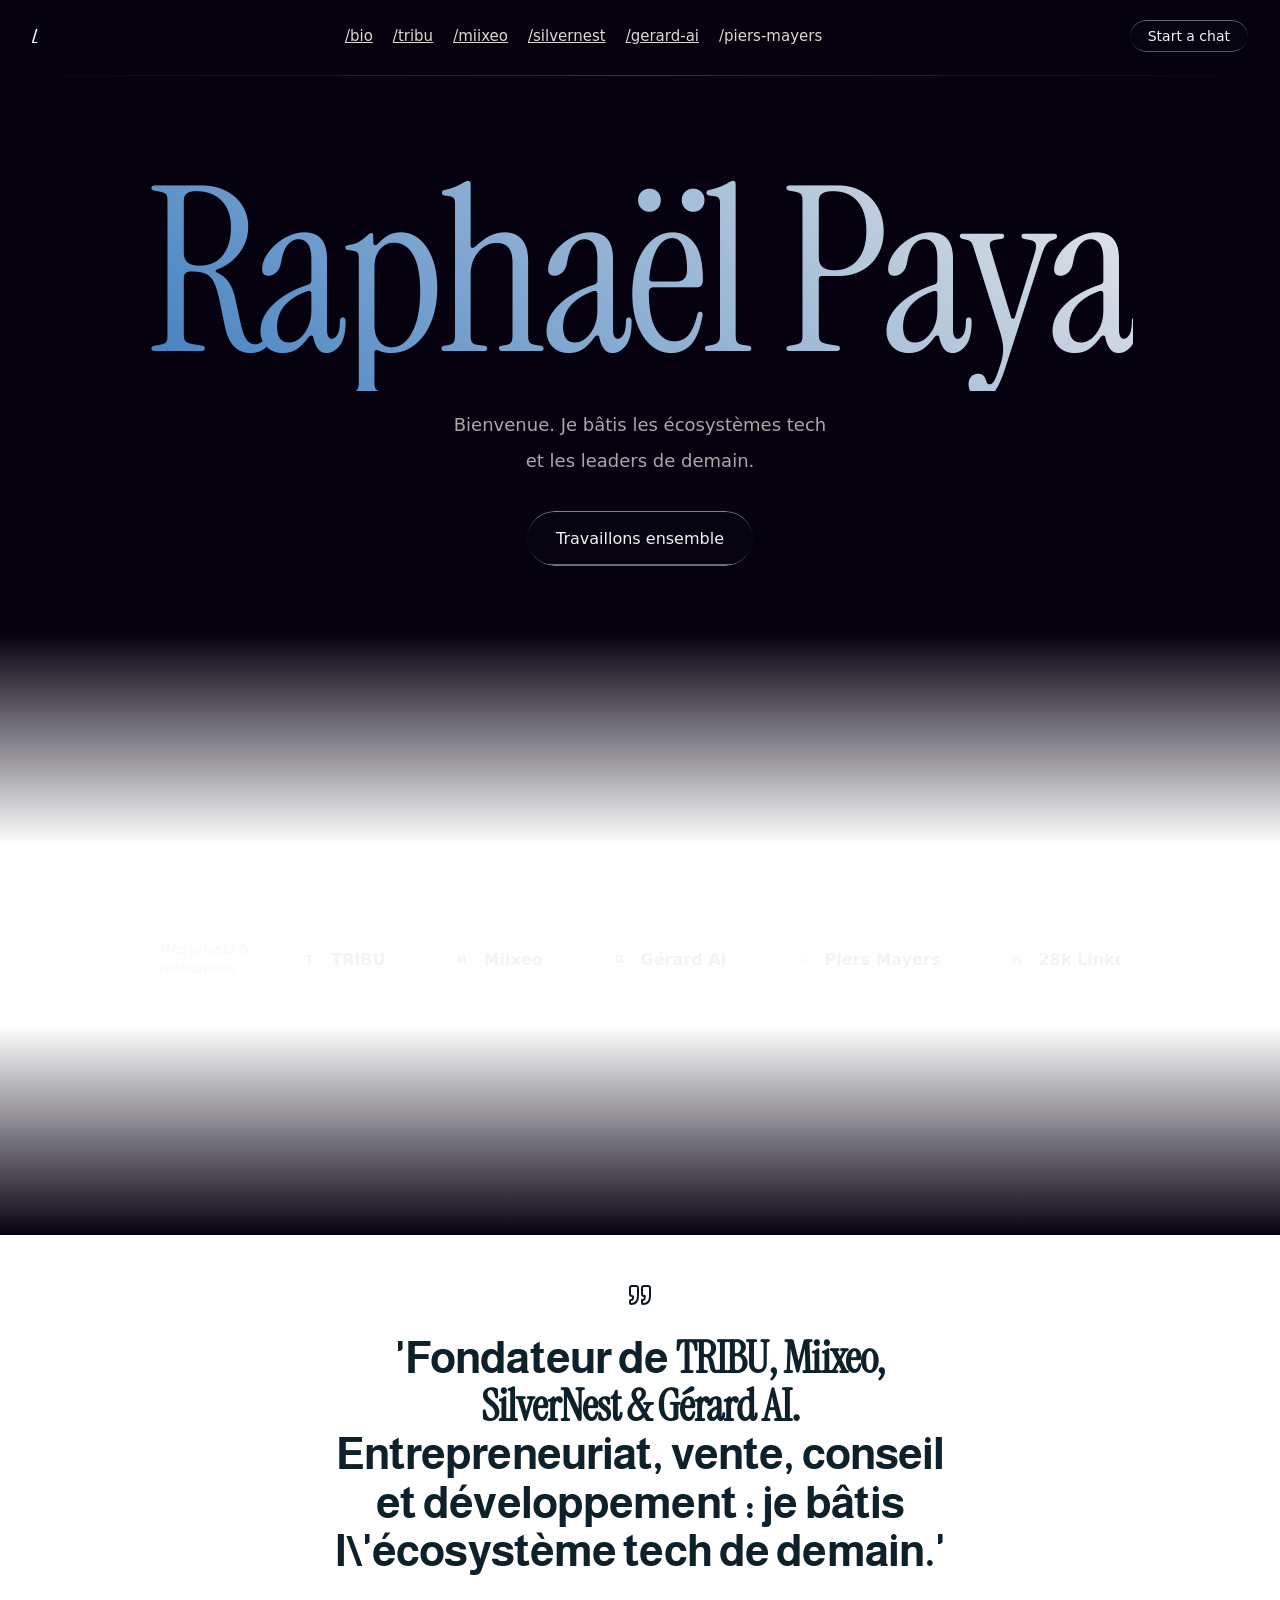
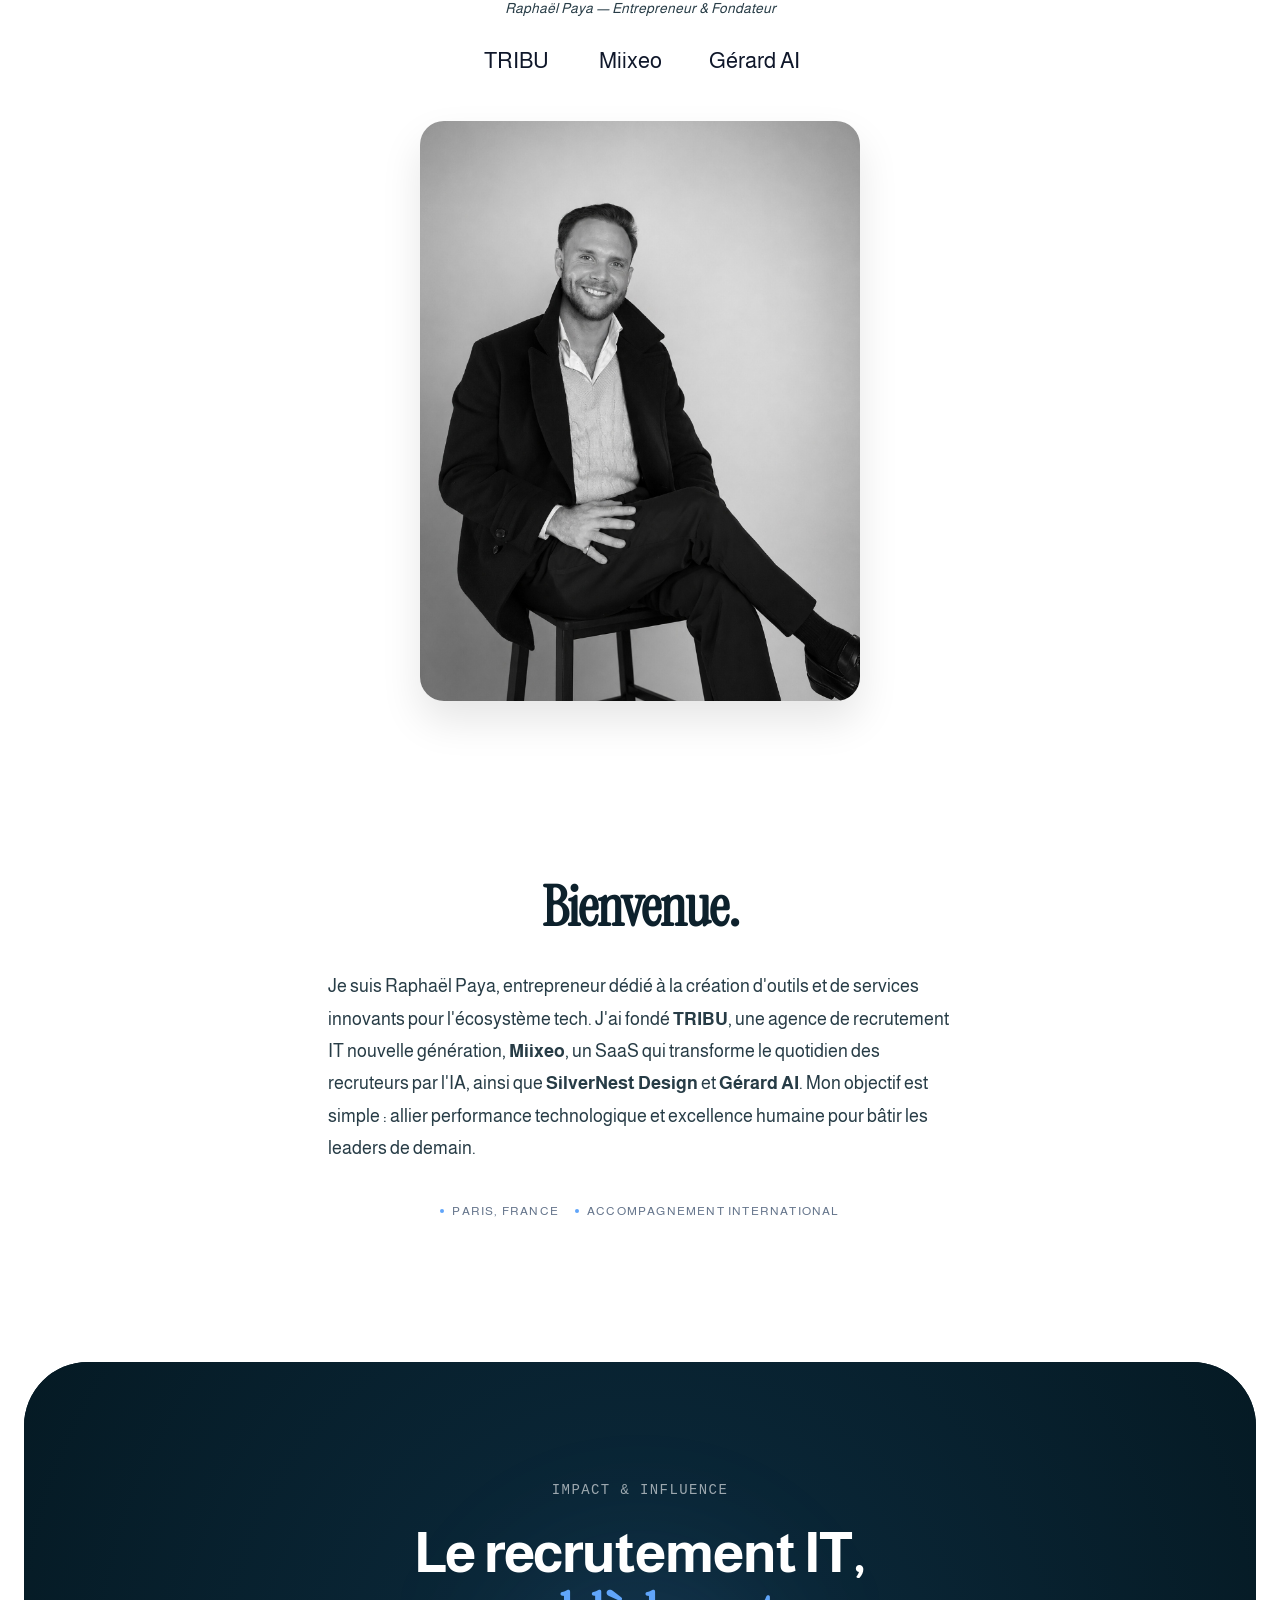
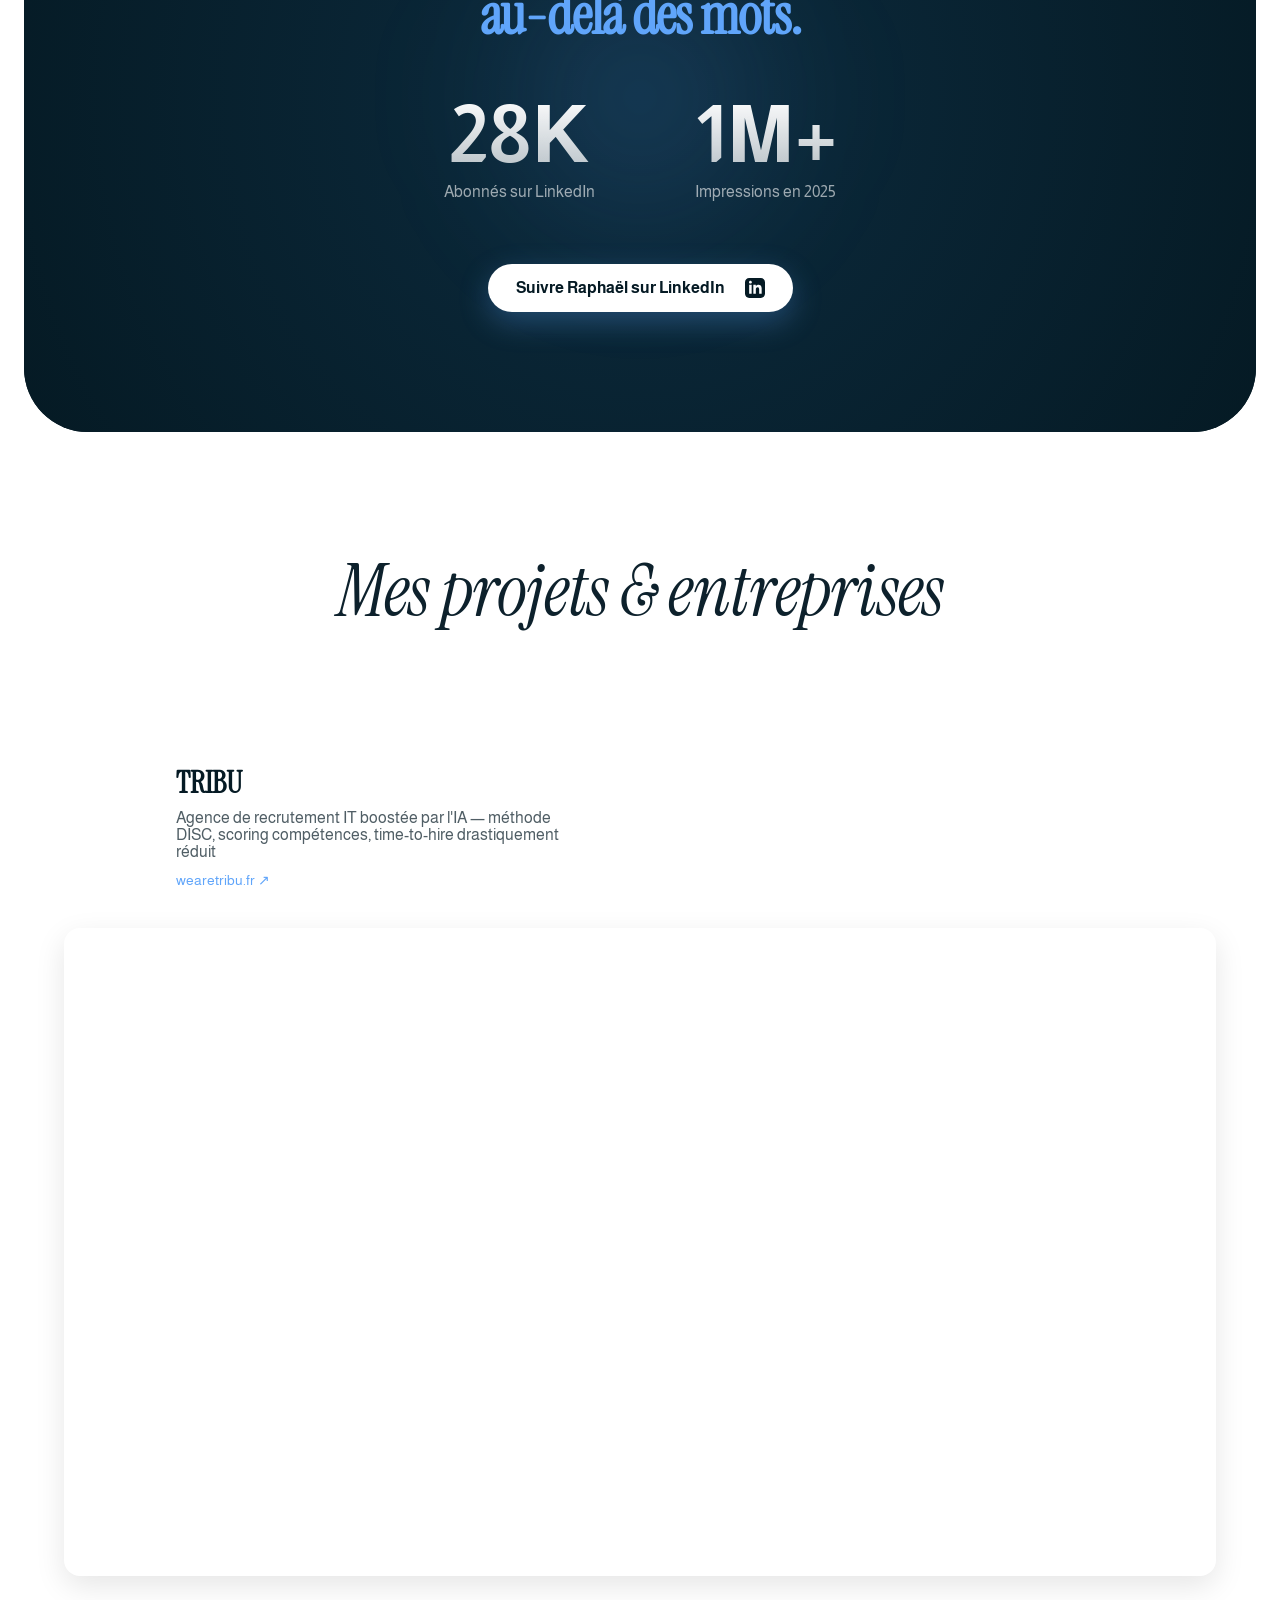
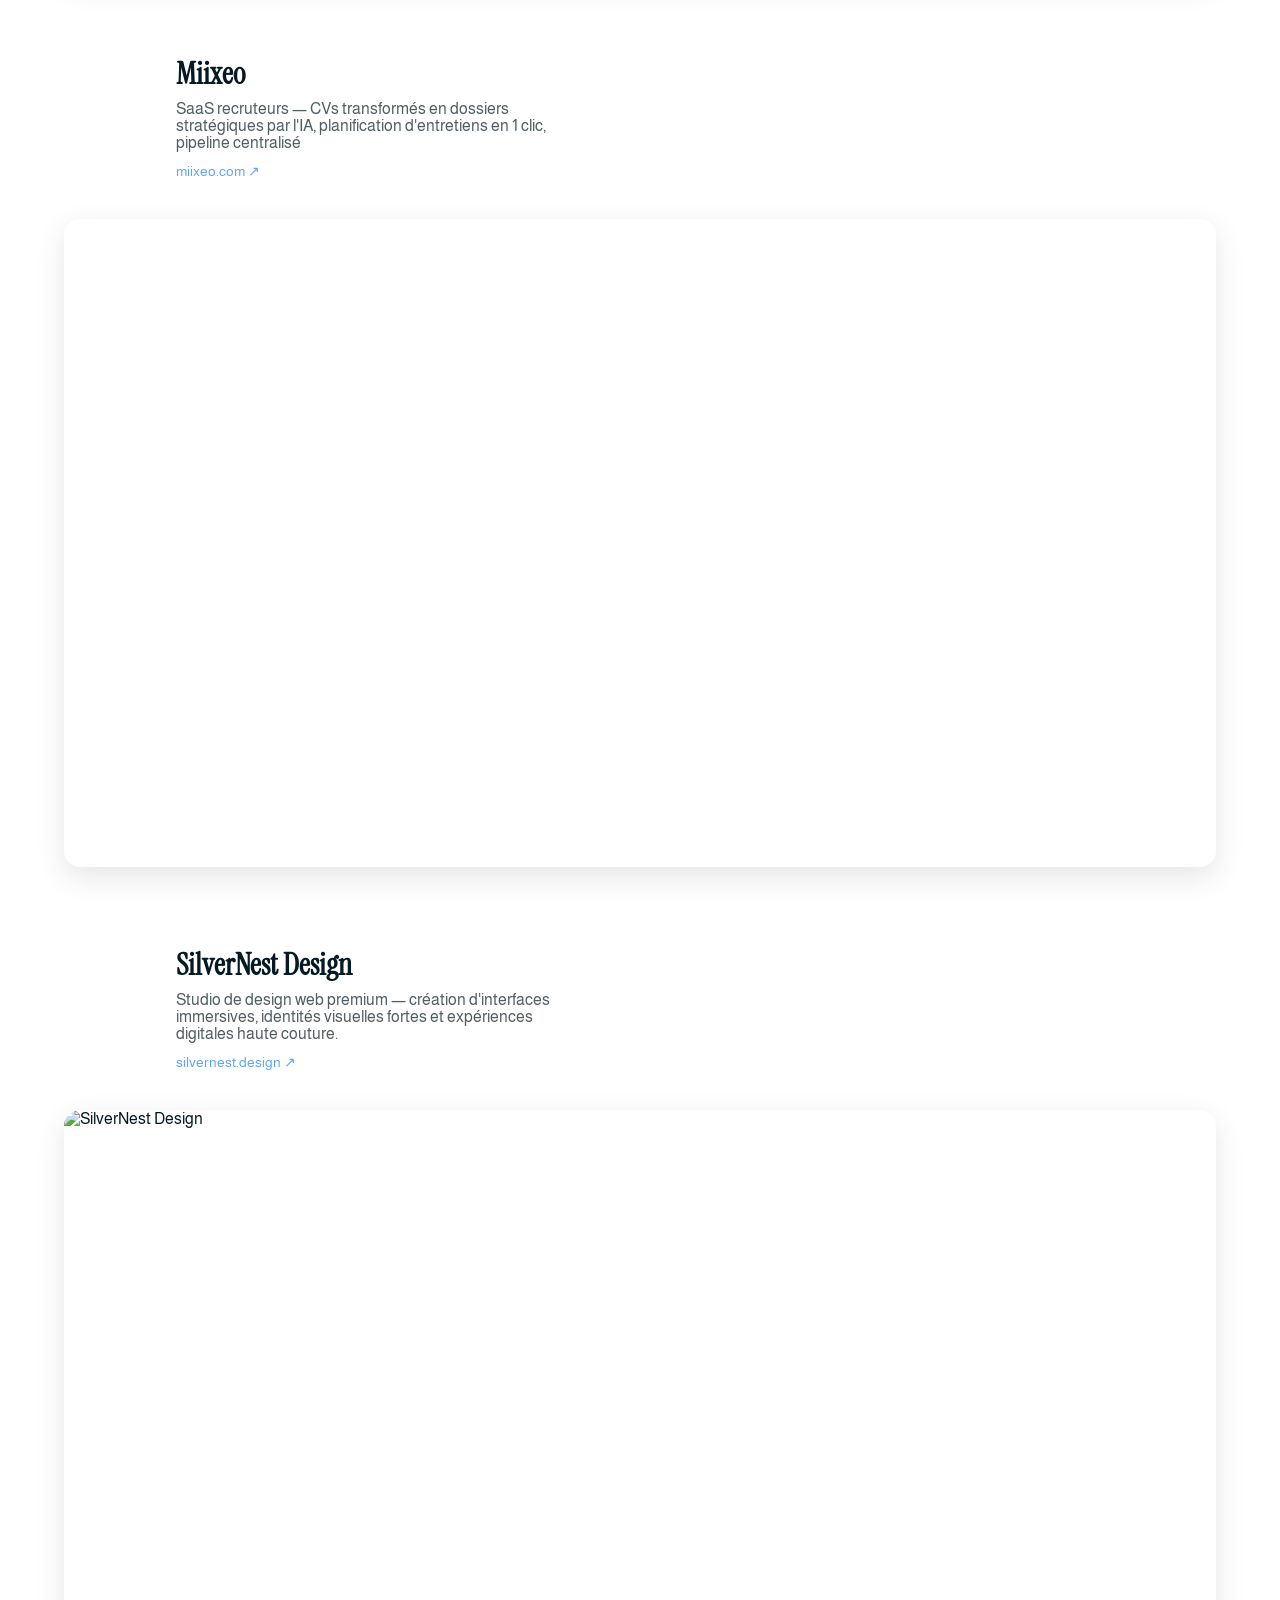
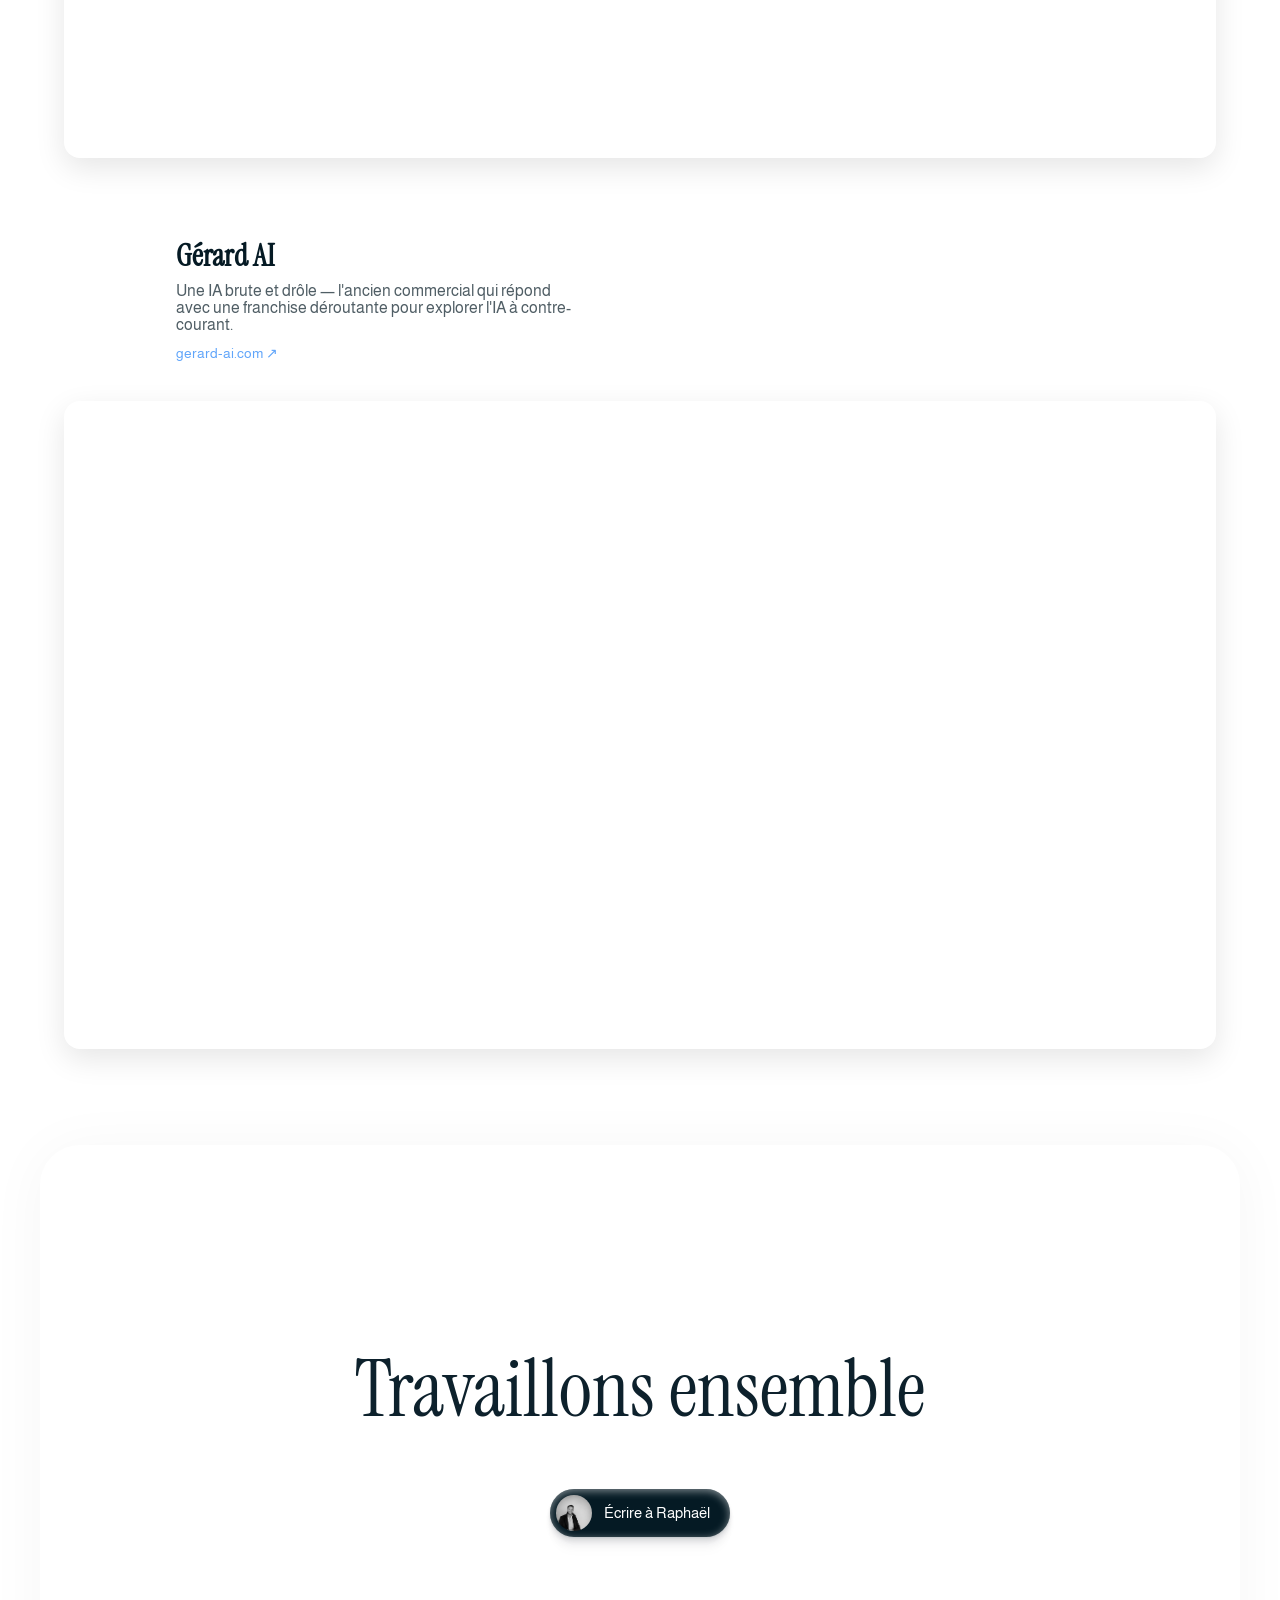
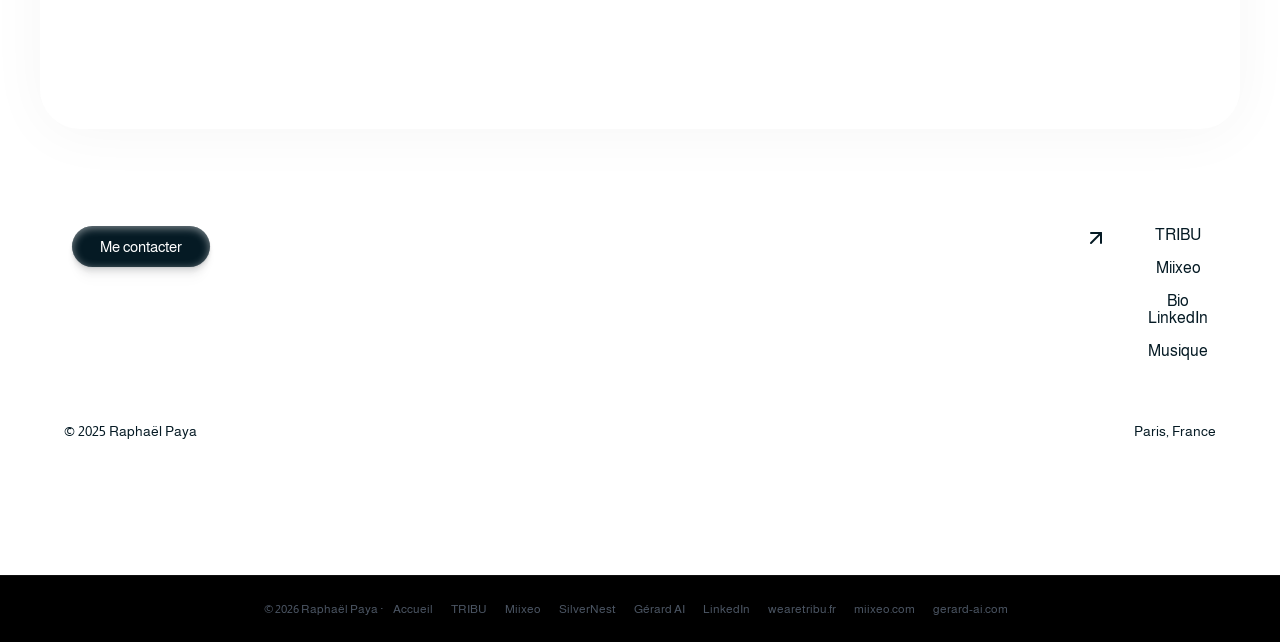
==== index.html @ 820eefc1 "fix: convert buttons to a tags and remove navigation blockers" ====
<!DOCTYPE html>
<html lang="fr">
<head>
  <meta charset="UTF-8" />
  <meta name="viewport" content="width=device-width, initial-scale=1.0" />
  <title>Raphaël Paya — Entrepreneur, Recrutement IT & SaaS RH</title>
  <meta name="description" content="Raphaël Paya, entrepreneur français. Fondateur de TRIBU (agence de recrutement IT boostée par l'IA) et Miixeo (SaaS recruteurs, dossiers candidats stratégiques). 28 000 abonnés LinkedIn. Musicien Piers Mayers." />
  <meta name="keywords" content="Raphaël Paya, Raphael Paya, TRIBU recrutement IT, Miixeo SaaS recruteurs, agence recrutement tech, logiciel recrutement, ATS, dossier candidat, soft skills DISC, matching candidat entreprise, recrutement IA, entrepreneur, Piers Mayers, LinkedIn" />
  <meta name="author" content="Raphaël Paya" />
  <link rel="canonical" href="https://raphaelpaya.com/" />
  <meta property="og:type" content="profile" />
  <meta property="og:title" content="Raphaël Paya — Entrepreneur, Recrutement IT & SaaS RH" />
  <meta property="og:description" content="Fondateur de TRIBU (recrutement IT + IA) et Miixeo (SaaS recruteurs). 28k LinkedIn. Musicien Piers Mayers." />
  <meta property="og:url" content="https://raphaelpaya.com/" />

  <script type="application/ld+json">
  {"@context":"https://schema.org","@type":"Person","name":"Raphaël Paya","alternateName":"Raphael Paya","url":"https://raphaelpaya.com","sameAs":["https://www.linkedin.com/in/raphael-paya","https://wearetribu.fr","https://miixeo.com"],"jobTitle":"Entrepreneur & Fondateur","worksFor":[{"@type":"Organization","name":"TRIBU","url":"https://wearetribu.fr","description":"Agence de recrutement IT boostée par l'IA. Méthode DISC, matching candidat-entreprise tech."},{"@type":"Organization","name":"Miixeo","url":"https://miixeo.com","description":"SaaS pour recruteurs. CVs → dossiers candidats stratégiques. Planification d'entretiens en 1 clic."}],"knowsAbout":["Recrutement IT","SaaS RH","IA RH","Soft skills","Méthode DISC","ATS","Entrepreneuriat","Tech","Musique"]}
  </script>

  <link rel="preconnect" href="https://fonts.googleapis.com">
  <link rel="preconnect" href="https://fonts.gstatic.com" crossorigin>
  <link href="https://fonts.googleapis.com/css2?family=Almarai:wght@300;400;700;800&family=Instrument+Serif:ital@1&display=swap" rel="stylesheet">

  <style>
    /* ==========================================================================
       DARK HERO REDESIGN — "Grow" hero section
       ========================================================================== */

    /* CSS vars for the dark hero */
    :root {
      --dh-bg: hsl(260, 87%, 3%);
      --dh-fg: hsl(40, 6%, 95%);
      --dh-primary: hsl(262, 83%, 58%);
      --dh-muted-fg: hsl(240, 5%, 65%);
      --dh-hero-sub: hsl(40, 6%, 82%);
      --dh-border: hsl(240, 4%, 20%);
      --dh-card: hsl(240, 6%, 9%);
    }

    /* Liquid Glass */
    .dh-glass {
      background: rgba(255,255,255,0.01);
      background-blend-mode: luminosity;
      backdrop-filter: blur(4px);
      -webkit-backdrop-filter: blur(4px);
      border: none;
      box-shadow: inset 0 1px 1px rgba(255,255,255,0.1);
      position: relative;
      overflow: hidden;
    }
    .dh-glass::before {
      content: '';
      position: absolute;
      inset: 0;
      border-radius: inherit;
      padding: 1.4px;
      background: linear-gradient(180deg,
        rgba(255,255,255,0.45) 0%,
        rgba(255,255,255,0.15) 20%,
        rgba(255,255,255,0) 40%,
        rgba(255,255,255,0) 60%,
        rgba(255,255,255,0.15) 80%,
        rgba(255,255,255,0.45) 100%);
      -webkit-mask: linear-gradient(#fff 0 0) content-box, linear-gradient(#fff 0 0);
      -webkit-mask-composite: xor;
      mask-composite: exclude;
      pointer-events: none;
    }

    /* Dark Hero full wrapper */
    .dh-section {
      background: var(--dh-bg);
      position: relative;
      overflow: hidden;
      width: 100%;
    }

    /* Dark Navbar */
    .dh-nav {
      width: 100%;
      display: flex;
      align-items: center;
      justify-content: space-between;
      padding: 20px 32px;
      position: relative;
      z-index: 10;
      pointer-events: auto;
    }
    .dh-nav * { pointer-events: auto; }
    .dh-nav-logo {
      font-size: 22px;
      font-weight: 700;
      color: var(--dh-fg);
      letter-spacing: -0.04em;
      font-family: 'Instrument Serif', serif;
      text-decoration: none;
    }
    .dh-nav-links {
      display: flex;
      align-items: center;
      gap: 24px;
    }
    .dh-nav-link {
      background: none;
      border: none;
      cursor: pointer;
      color: rgba(242,241,232,0.9);
      font-size: 15px;
      font-weight: 400;
      display: flex;
      align-items: center;
      gap: 4px;
      padding: 4px 0;
      font-family: 'PP Neue Montreal', system-ui, sans-serif;
      transition: color 0.2s;
    }
    .dh-nav-link:hover { color: rgba(242,241,232,1); }
    .dh-nav-link svg { width: 14px; height: 14px; opacity: 0.7; }
    .dh-nav-chev { display: inline; }
    .dh-nav-signup {
      background: rgba(255,255,255,0.01);
      backdrop-filter: blur(4px);
      -webkit-backdrop-filter: blur(4px);
      border: none;
      color: var(--dh-fg);
      border-radius: 999px;
      padding: 8px 18px;
      font-size: 14px;
      font-weight: 400;
      cursor: pointer;
      box-shadow: inset 0 1px 1px rgba(255,255,255,0.12);
      position: relative;
      overflow: hidden;
      transition: background 0.2s;
      text-decoration: none;
      display: inline-block;
      font-family: 'PP Neue Montreal', system-ui, sans-serif;
    }
    .dh-nav-signup::before {
      content: '';
      position: absolute;
      inset: 0;
      border-radius: inherit;
      padding: 1px;
      background: linear-gradient(180deg,
        rgba(255,255,255,0.35) 0%, rgba(255,255,255,0.1) 30%,
        rgba(255,255,255,0) 60%, rgba(255,255,255,0.1) 80%, rgba(255,255,255,0.35) 100%);
      -webkit-mask: linear-gradient(#fff 0 0) content-box, linear-gradient(#fff 0 0);
      -webkit-mask-composite: xor;
      mask-composite: exclude;
      pointer-events: none;
    }
    .dh-nav-signup:hover { background: rgba(255,255,255,0.05); }

    /* Navbar gradient divider */
    .dh-nav-divider {
      width: 100%;
      height: 1px;
      background: linear-gradient(to right, transparent, rgba(242,241,232,0.2), transparent);
      margin-top: 3px;
    }

    /* Hero content area */
    .dh-hero-body {
      display: flex;
      flex-direction: column;
      align-items: center;
      padding: 80px 16px 0;
      text-align: center;
      position: relative;
      z-index: 5;
    }

    /* Giant "Grow" headline */
    .dh-headline {
      font-size: clamp(90px, 18vw, 230px);
      font-weight: 400;
      line-height: 1.02;
      letter-spacing: -0.024em;
      font-family: 'Instrument Serif', 'Georgia', serif;
      background-image: linear-gradient(223deg, #E8E8E9 0%, #3A7BBF 104.15%);
      -webkit-background-clip: text;
      -webkit-text-fill-color: transparent;
      background-clip: text;
      color: transparent;
      margin-bottom: 0;
    }

    /* Hero sub text */
    .dh-hero-sub {
      color: var(--dh-hero-sub);
      font-size: 18px;
      line-height: 2;
      max-width: 420px;
      margin-top: 16px;
      opacity: 0.8;
      font-weight: 400;
      text-align: center;
      font-family: 'PP Neue Montreal', system-ui, sans-serif;
    }

    /* Hero CTA glass button */
    .dh-cta-wrap {
      margin-top: 32px;
      margin-bottom: 66px;
    }
    .dh-cta-btn {
      background: rgba(255,255,255,0.01);
      backdrop-filter: blur(4px);
      -webkit-backdrop-filter: blur(4px);
      border: none;
      color: var(--dh-fg);
      border-radius: 999px;
      padding: 18px 29px;
      font-size: 16px;
      font-weight: 400;
      cursor: pointer;
      box-shadow: inset 0 1px 1px rgba(255,255,255,0.12);
      position: relative;
      overflow: hidden;
      transition: background 0.2s;
      text-decoration: none;
      display: inline-block;
      font-family: 'PP Neue Montreal', system-ui, sans-serif;
    }
    .dh-cta-btn::before {
      content: '';
      position: absolute;
      inset: 0;
      border-radius: inherit;
      padding: 1.4px;
      background: linear-gradient(180deg,
        rgba(255,255,255,0.45) 0%, rgba(255,255,255,0.15) 20%,
        rgba(255,255,255,0) 40%, rgba(255,255,255,0) 60%,
        rgba(255,255,255,0.15) 80%, rgba(255,255,255,0.45) 100%);
      -webkit-mask: linear-gradient(#fff 0 0) content-box, linear-gradient(#fff 0 0);
      -webkit-mask-composite: xor;
      mask-composite: exclude;
      pointer-events: none;
    }
    .dh-cta-btn:hover { background: rgba(255,255,255,0.06); }

    /* Social Proof / Video section */
    .dh-video-sec {
      position: relative;
      width: 100%;
      overflow: hidden;
      min-height: 600px;
    }
    .dh-video-bg {
      position: absolute;
      inset: 0;
      width: 100%;
      height: 100%;
      object-fit: cover;
      opacity: 0;
      z-index: 0;
    }
    .dh-video-grad-top {
      position: absolute;
      inset: 0;
      z-index: 1;
      background: linear-gradient(to bottom, var(--dh-bg), transparent 35%, transparent 65%, var(--dh-bg));
      pointer-events: none;
    }
    .dh-video-content {
      position: relative;
      z-index: 2;
      display: flex;
      flex-direction: column;
      align-items: center;
      padding: 64px 16px 96px;
      gap: 80px;
    }
    .dh-video-spacer { height: 160px; }

    /* Marquee (logos section) */
    .dh-marquee-row {
      display: flex;
      align-items: center;
      gap: 48px;
      max-width: 960px;
      width: 100%;
      overflow: hidden;
    }
    .dh-marquee-label {
      color: rgba(242,241,232,0.5);
      font-size: 13px;
      line-height: 1.6;
      white-space: nowrap;
      flex-shrink: 0;
      font-family: 'PP Neue Montreal', system-ui, sans-serif;
    }
    .dh-marquee-overflow {
      overflow: hidden;
      flex: 1;
    }
    @keyframes dh-marquee {
      0% { transform: translateX(0%); }
      100% { transform: translateX(-50%); }
    }
    .dh-marquee-track2 {
      display: flex;
      gap: 64px;
      align-items: center;
      animation: dh-marquee 20s linear infinite;
      width: max-content;
    }
    .dh-logo-item {
      display: flex;
      align-items: center;
      gap: 10px;
      white-space: nowrap;
    }
    .dh-logo-sq {
      width: 24px;
      height: 24px;
      border-radius: 6px;
      display: flex;
      align-items: center;
      justify-content: center;
      font-size: 11px;
      font-weight: 700;
      color: var(--dh-fg);
      flex-shrink: 0;
      background: rgba(255,255,255,0.01);
      backdrop-filter: blur(4px);
      -webkit-backdrop-filter: blur(4px);
      box-shadow: inset 0 1px 1px rgba(255,255,255,0.12);
      position: relative;
      overflow: hidden;
    }
    .dh-logo-sq::before {
      content: '';
      position: absolute;
      inset: 0;
      border-radius: inherit;
      padding: 1px;
      background: linear-gradient(180deg,
        rgba(255,255,255,0.35) 0%, rgba(255,255,255,0) 50%, rgba(255,255,255,0.35) 100%);
      -webkit-mask: linear-gradient(#fff 0 0) content-box, linear-gradient(#fff 0 0);
      -webkit-mask-composite: xor;
      mask-composite: exclude;
      pointer-events: none;
    }
    .dh-logo-name {
      font-size: 16px;
      font-weight: 600;
      color: var(--dh-fg);
      font-family: 'PP Neue Montreal', system-ui, sans-serif;
    }

    @media (max-width: 768px) {
      .dh-nav-links { display: none; }
      .dh-nav { padding: 16px 20px; }
      .dh-headline { font-size: clamp(72px, 22vw, 140px); }
    }

    /* =============================================
       RESET & GLOBAL
    ============================================= */
    *, *::before, *::after {
      font-family: 'Almarai', -apple-system, BlinkMacSystemFont, 'Segoe UI', sans-serif;
      box-sizing: border-box; margin: 0; padding: 0;
    }
    :root {
      --cream: #DEDBC8;
      --cream-alt: #E1E0CC;
      --bg: #000;
      --card: #101010;
      --feature: #212121;
      --tribu: #e8472a;
      --miixeo: #6c3fc5;
      --gray: #6b7280;
      --ease: cubic-bezier(0.16, 1, 0.3, 1);
      --ease2: cubic-bezier(0.22, 1, 0.36, 1);
    }
    html { scroll-behavior: smooth; }
    body {
      background: var(--bg);
      color: var(--cream-alt);
      -webkit-font-smoothing: antialiased;
      overflow-x: hidden;
    }

    /* =============================================
       NOISE TEXTURES
    ============================================= */
    .noise-overlay {
      position: absolute; inset: 0; pointer-events: none; z-index: 3;
      opacity: 0.7; mix-blend-mode: overlay;
      background-image: url("data:image/svg+xml,%3Csvg xmlns='http://www.w3.org/2000/svg' width='300' height='300'%3E%3Cfilter id='n'%3E%3CfeTurbulence type='fractalNoise' baseFrequency='0.85' numOctaves='3' stitchTiles='stitch'/%3E%3C/filter%3E%3Crect width='300' height='300' filter='url(%23n)'/%3E%3C/svg%3E");
      background-size: 300px 300px;
    }
    .bg-noise {
      position: absolute; inset: 0; pointer-events: none; z-index: 0; opacity: 0.15;
      background-image: url("data:image/svg+xml,%3Csvg xmlns='http://www.w3.org/2000/svg' width='200' height='200'%3E%3Cfilter id='n'%3E%3CfeTurbulence type='fractalNoise' baseFrequency='0.9' numOctaves='4' stitchTiles='stitch'/%3E%3C/filter%3E%3Crect width='200' height='200' filter='url(%23n)'/%3E%3C/svg%3E");
      background-size: 200px 200px;
    }

    /* =============================================
       NAVBAR — pill hanging from top
    ============================================= */
    nav {
      position: fixed; top: 0; left: 0; right: 0; z-index: 100;
      display: flex; justify-content: center; pointer-events: none;
    }
    /* Hide the pill nav on the home page (home has its own in-hero nav) */
    #page-home.active ~ nav,
    body:has(#page-home.active) > nav {
      display: none;
    }
    .nav-pill {
      pointer-events: all;
      background: #000;
      border-radius: 0 0 22px 22px;
      padding: 10px 32px;
      display: flex; align-items: center; gap: 40px;
    }
    .nav-pill a {
      background: none; border: none; cursor: pointer;
      font-family: 'Almarai', sans-serif; font-size: 13px;
      color: #c8945a;
      font-weight: 800;
      transition: color 0.2s; padding: 4px 0; white-space: nowrap;
    }
    .nav-pill a:hover, .nav-pill a.active { color: #f5ede0; }

    /* =============================================
       PAGE SYSTEM
    ============================================= */
    .page { display: none; }
    .page.active { display: block; }

    /* =============================================
       WORD PULL-UP ANIMATION
    ============================================= */
    .pw { display: inline-block; overflow: hidden; vertical-align: bottom; }
    .pw-i {
      display: inline-block;
      transform: translateY(115%);
      opacity: 0;
      transition: transform 0.9s var(--ease), opacity 0.5s ease;
    }
    .pr .pw-i { transform: translateY(0); opacity: 1; }

    /* =============================================
       HERO — full viewport, inset rounded
    ============================================= */
    #home-hero { height: 100vh; padding: 16px; position: relative; }
    .hero-box {
      position: relative; height: 100%;
      border-radius: 24px; overflow: hidden;
      background: #000;
    }
    /* Fallback animé visible quand la vidéo ne charge pas */
    .hero-fallback {
      position: absolute; top: 0; left: 0; right: 0; bottom: 0;
      z-index: 0;
      background: linear-gradient(125deg, #0a0a0a 0%, #0f0f1a 30%, #12192e 60%, #0a0f18 100%);
      background-size: 400% 400%;
      animation: gradshift 12s ease infinite;
    }
    @keyframes gradshift {
      0%   { background-position: 0% 50%; }
      50%  { background-position: 100% 50%; }
      100% { background-position: 0% 50%; }
    }
    .hero-video {
      position: absolute; top: 0; left: 0; right: 0; bottom: 0;
      width: 100%; height: 100%;
      object-fit: cover; z-index: 1;
    }
    .hero-grad {
      position: absolute; inset: 0; z-index: 2;
      background: linear-gradient(to bottom, rgba(0,0,0,0.25) 0%, transparent 40%, rgba(0,0,0,0.7) 100%);
    }
    .hero-content {
      position: absolute; bottom: 0; left: 0; right: 0; z-index: 5;
      padding: 0 36px 28px;
      display: grid; grid-template-columns: 8fr 4fr;
      align-items: flex-end; gap: 24px;
    }
    .hero-name {
      font-weight: 400;
      letter-spacing: -0.07em;
      line-height: 0.85;
      color: var(--cream-alt);
    }
    .hero-first { font-size: clamp(40px, 11vw, 11vw); display: block; }
    .hero-last  { font-size: clamp(72px, 24vw, 24vw); display: block; position: relative; }
    .hero-asterisk {
      font-size: 0.28em; position: absolute;
      top: 0.5em; right: -0.1em;
      opacity: 0; transition: opacity 0.5s ease 1.2s;
      font-weight: 300;
    }
    .hero-anim-done .hero-asterisk { opacity: 1; }

    .hero-right {
      display: flex; flex-direction: column; gap: 18px;
      padding-bottom: 6px;
    }
    .hero-desc {
      font-size: 13px; color: rgba(222,219,200,0.65);
      line-height: 1.35; font-weight: 300;
      opacity: 0; transform: translateY(20px);
      transition: opacity 0.8s ease 0.5s, transform 0.9s var(--ease) 0.5s;
    }
    .hero-cta {
      display: inline-flex; align-items: center; gap: 10px;
      background: var(--cream); border-radius: 999px;
      padding: 8px 8px 8px 20px; cursor: pointer; border: none;
      color: #000; font-family: 'Almarai', sans-serif;
      font-size: 14px; font-weight: 500;
      text-decoration: none; width: fit-content;
      opacity: 0; transform: translateY(20px);
      transition: opacity 0.8s ease 0.7s, transform 0.9s var(--ease) 0.7s, gap 0.2s ease;
    }
    .hero-cta:hover { gap: 14px; }
    .hero-cta-dot {
      background: #000; border-radius: 50%;
      width: 36px; height: 36px; flex-shrink: 0;
      display: flex; align-items: center; justify-content: center;
      transition: transform 0.2s ease;
    }
    .hero-cta:hover .hero-cta-dot { transform: scale(1.1); }
    .hero-cta-dot svg { width: 15px; height: 15px; stroke: var(--cream-alt); }
    .hero-in .hero-desc, .hero-in .hero-cta { opacity: 1; transform: translateY(0); }

    /* =============================================
       ABOUT — #101010 card, mixed typography
    ============================================= */
    .about-section { background: var(--bg); padding: 80px 24px; }
    .about-card {
      background: var(--card); border-radius: 24px;
      padding: 64px 48px; max-width: 1100px; margin: 0 auto; text-align: center;
    }
    .about-eyebrow {
      font-size: 10px; font-weight: 700; letter-spacing: 1.5px;
      text-transform: uppercase; color: var(--cream); margin-bottom: 36px;
    }
    .about-heading {
      font-size: clamp(26px, 4.5vw, 58px);
      line-height: 1.0; max-width: 850px; margin: 0 auto 40px;
      display: flex; flex-wrap: wrap; justify-content: center; align-items: baseline; gap: 0;
    }
    .serif-it {
      font-family: 'Instrument Serif', serif;
      font-style: italic; font-weight: 400;
    }
    .about-body {
      font-size: 14px; color: var(--cream-alt);
      line-height: 1.75; max-width: 680px; margin: 0 auto;
    }
    .achar { opacity: 0.15; display: inline; white-space: pre-wrap; }

    /* =============================================
       VENTURES / FEATURE GRID
    ============================================= */
    .ventures-section {
      background: var(--bg); padding: 80px 24px;
      position: relative; overflow: hidden; min-height: 100vh;
    }
    .section-hd { max-width: 1100px; margin: 0 auto 40px; }
    .s-line1 {
      font-size: clamp(20px, 2.8vw, 36px); font-weight: 400;
      color: var(--cream-alt); line-height: 1.1;
    }
    .s-line2 {
      font-size: clamp(18px, 2.4vw, 32px); font-weight: 400;
      color: var(--gray); line-height: 1.1;
    }
    .fgrid {
      display: grid; grid-template-columns: repeat(4, 1fr);
      gap: 8px; max-width: 1100px; margin: 0 auto;
      min-height: 480px;
    }
    .fc {
      border-radius: 18px; overflow: hidden; position: relative;
      opacity: 0; transform: scale(0.95);
      transition: opacity 0.6s var(--ease2), transform 0.6s var(--ease2);
    }
    .fc.vis { opacity: 1; transform: scale(1); }

    /* video card */
    .fc-vid video {
      position: absolute; inset: 0; width: 100%; height: 100%; object-fit: cover;
    }
    .fc-vid-overlay {
      position: absolute; inset: 0; z-index: 1;
      background: linear-gradient(to top, rgba(0,0,0,0.7) 0%, transparent 60%);
    }
    .fc-vid-label {
      position: absolute; bottom: 0; left: 0; right: 0;
      z-index: 2; padding: 20px;
      font-size: 15px; color: var(--cream-alt);
    }

    /* feature cards */
    .fc-feat {
      background: var(--feature);
      padding: 26px; display: flex; flex-direction: column; gap: 16px;
    }
    .fc-ico { width: 46px; height: 46px; border-radius: 10px; overflow: hidden; object-fit: cover; }
    .fc-num { font-size: 10px; color: var(--gray); font-weight: 700; letter-spacing: 1px; }
    .fc-title { font-size: 17px; font-weight: 600; color: var(--cream-alt); margin-top: -4px; }
    .fc-list { list-style: none; display: flex; flex-direction: column; gap: 9px; flex: 1; }
    .fc-list li {
      display: flex; align-items: flex-start; gap: 8px;
      font-size: 12px; color: #9ca3af; line-height: 1.4;
    }
    .ck { flex-shrink: 0; margin-top: 1px; }
    .ck svg { width: 13px; height: 13px; stroke: var(--cream); }
    .fc-more {
      display: inline-flex; align-items: center; gap: 4px;
      font-size: 12px; color: var(--cream); cursor: pointer;
      background: none; border: none; font-family: 'Almarai', sans-serif;
      padding: 0; transition: gap 0.2s;
    }
    .fc-more:hover { gap: 8px; }
    .fc-more svg { width: 13px; height: 13px; stroke: var(--cream); transform: rotate(-45deg); }

    /* =============================================
       LINKEDIN BANNER
    ============================================= */
    .li-section { background: var(--bg); padding: 0 24px 60px; }
    .li-card {
      max-width: 1100px; margin: 0 auto; background: #0A66C2;
      border-radius: 18px; padding: 36px 44px;
      display: flex; align-items: center; justify-content: space-between; gap: 24px;
      flex-wrap: wrap;
    }
    .li-card h3 { font-size: 21px; font-weight: 700; color: white; margin-bottom: 5px; }
    .li-card p { font-size: 14px; color: rgba(255,255,255,0.8); }

    /* =============================================
       MUSIC
    ============================================= */
    .music-section { background: var(--bg); padding: 0 24px 80px; }
    .music-card {
      max-width: 1100px; margin: 0 auto;
      background: linear-gradient(135deg, #0d0d1a, #12192e, #0d2a4a);
      border-radius: 18px; padding: 40px 44px;
      display: grid; grid-template-columns: 1fr auto;
      gap: 32px; align-items: center;
    }
    .music-card h3 { font-size: 26px; font-weight: 700; color: white; margin-bottom: 8px; }
    .music-card p { font-size: 14px; color: rgba(255,255,255,0.6); line-height: 1.6; margin-bottom: 20px; }
    .music-plat { display: flex; gap: 8px; flex-wrap: wrap; }
    .plt {
      padding: 8px 15px; border-radius: 999px; font-size: 12px; font-weight: 500;
      text-decoration: none; background: rgba(255,255,255,0.1); color: white;
      border: 1px solid rgba(255,255,255,0.14); transition: background 0.2s;
      font-family: 'Almarai', sans-serif;
    }
    .plt:hover { background: rgba(255,255,255,0.2); }
    .music-visual {
      width: 100px; height: 100px; border-radius: 16px;
      background: rgba(255,255,255,0.07);
      display: flex; align-items: center; justify-content: center; font-size: 44px;
    }

    /* =============================================
       CONTACT
    ============================================= */
    .contact-section {
      background: var(--bg); padding: 40px 24px 120px; text-align: center;
    }
    .contact-section h2 {
      font-size: clamp(26px, 4vw, 48px); font-weight: 700;
      letter-spacing: -0.05em; margin-bottom: 12px; color: var(--cream-alt);
    }
    .contact-section p { font-size: 16px; color: var(--gray); margin-bottom: 32px; }
    .cbtns { display: flex; justify-content: center; gap: 10px; flex-wrap: wrap; }

    /* =============================================
       BUTTONS
    ============================================= */
    .btn {
      display: inline-flex; align-items: center; gap: 6px;
      border-radius: 999px; padding: 10px 22px;
      font-family: 'Almarai', sans-serif; font-size: 14px; font-weight: 500;
      cursor: pointer; border: none; text-decoration: none;
      transition: transform 0.2s, background 0.2s;
    }
    .btn:hover { transform: scale(1.02); }
    .btn-cream { background: var(--cream); color: #000; }
    .btn-dark {
      background: rgba(255,255,255,0.07); color: var(--cream-alt);
      border: 1px solid rgba(255,255,255,0.1);
    }
    .btn-dark:hover { background: rgba(255,255,255,0.12); }
    .btn-white { background: white; }
    .btn-tribu { background: var(--tribu); color: white; }
    .btn-tribu:hover { background: #c73619; }
    .btn-miixeo { background: var(--miixeo); color: white; }
    .btn-miixeo:hover { background: #4a1fa8; }

    /* =============================================
       DARK CARDS (feature pages)
    ============================================= */
    .dark-section { background: var(--bg); padding: 80px 24px; }
    .dsi { max-width: 1100px; margin: 0 auto; }
    .s-label {
      font-size: 10px; font-weight: 700; letter-spacing: 1.5px;
      text-transform: uppercase; margin-bottom: 10px;
    }
    .s-title {
      font-size: clamp(22px, 3.2vw, 40px); font-weight: 700;
      letter-spacing: -0.04em; color: var(--cream-alt);
      margin-bottom: 8px;
    }
    .s-sub { font-size: 15px; color: var(--gray); line-height: 1.6; max-width: 540px; }
    .dgrid {
      display: grid; grid-template-columns: repeat(3, 1fr);
      gap: 10px; margin-top: 44px;
    }
    .dc {
      background: var(--feature); border-radius: 18px; padding: 26px;
      opacity: 0; transform: scale(0.96);
      transition: opacity 0.6s var(--ease2), transform 0.6s var(--ease2);
    }
    .dc.vis { opacity: 1; transform: scale(1); }
    .dc-ico { font-size: 26px; margin-bottom: 14px; }
    .dc h3 { font-size: 16px; font-weight: 600; color: var(--cream-alt); margin-bottom: 8px; letter-spacing: -0.02em; }
    .dc p { font-size: 13px; color: var(--gray); line-height: 1.6; }

    /* =============================================
       TRIBU PAGE — Tropical / Organic / Forest
    ============================================= */
    #page-tribu { background: #050e07; }

    /* Hero */
    .t-hero { height: 100vh; padding: 16px; }
    .t-hero-box {
      position: relative; height: 100%;
      border-radius: 24px; overflow: hidden;
      background: #050e07;
    }
    .t-hero-fallback {
      position: absolute; top:0;left:0;right:0;bottom:0; z-index: 0;
      background: linear-gradient(160deg, #050e07 0%, #091a0b 45%, #060f08 100%);
      background-size: 300% 300%;
      animation: tgs 20s ease infinite;
    }
    @keyframes tgs {
      0%,100% { background-position: 0% 50%; }
      50%      { background-position: 100% 50%; }
    }
    .t-hero-vid {
      position: absolute; top:0;left:0;right:0;bottom:0;
      width:100%; height:100%; object-fit:cover; z-index:1;
    }
    .t-hero-grad {
      position:absolute;top:0;left:0;right:0;bottom:0; z-index:2;
      background: linear-gradient(to bottom,
        rgba(5,14,7,0.2) 0%,
        transparent 35%,
        rgba(5,14,7,0.85) 100%);
    }
    .t-hero-content {
      position:absolute; bottom:0;left:0;right:0; z-index:5;
      padding: 0 36px 28px;
      display:grid; grid-template-columns: 8fr 4fr;
      align-items:flex-end; gap:24px;
    }
    .t-name {
      font-size: clamp(80px, 22vw, 22vw);
      font-weight: 300; letter-spacing: -0.06em;
      line-height: 0.85; color: #e4e1d2;
    }
    .t-hero-right { display:flex; flex-direction:column; gap:16px; padding-bottom:6px; }
    .t-hero-eyebrow {
      font-size: 10px; font-weight: 700; letter-spacing: 1.8px;
      text-transform: uppercase; color: #7ab893;
    }
    .t-hero-desc {
      font-size:13px; color:rgba(228,225,210,0.62);
      line-height:1.4; font-weight:300;
      opacity:0; transform:translateY(20px);
      transition:opacity .8s ease .5s, transform .9s var(--ease) .5s;
    }
    .t-cta {
      display:inline-flex; align-items:center; gap:10px;
      background:#e4e1d2; border-radius:999px;
      padding:8px 8px 8px 20px; cursor:pointer; border:none;
      color:#050e07; font-family:'Almarai',sans-serif;
      font-size:14px; font-weight:500; text-decoration:none;
      width:fit-content;
      opacity:0; transform:translateY(20px);
      transition:opacity .8s ease .7s, transform .9s var(--ease) .7s, gap .2s ease;
    }
    .t-cta:hover { gap:14px; }
    .t-cta-dot {
      background:#050e07; border-radius:50%;
      width:36px; height:36px; flex-shrink:0;
      display:flex; align-items:center; justify-content:center;
      transition:transform .2s;
    }
    .t-cta:hover .t-cta-dot { transform:scale(1.1); }
    .t-cta-dot svg { width:15px; height:15px; stroke:#e4e1d2; }
    .t-hero-in .t-hero-desc, .t-hero-in .t-cta { opacity:1; transform:translateY(0); }

    /* Sections */
    .t-section { background:#050e07; padding:80px 24px; }
    .t-inner { max-width:1100px; margin:0 auto; }
    .t-eyebrow {
      font-size:10px; font-weight:700; letter-spacing:1.8px;
      text-transform:uppercase; color:#7ab893; margin-bottom:10px;
    }
    .t-h2 {
      font-size:clamp(24px,3.5vw,44px); font-weight:400;
      letter-spacing:-0.04em; color:#e4e1d2; line-height:1.05;
    }
    .t-body { font-size:15px; color:#7a9482; line-height:1.75; }

    /* Intro split */
    .t-intro {
      display:grid; grid-template-columns:1fr 1fr; gap:64px;
      padding-bottom:72px; border-bottom:1px solid rgba(122,184,147,0.1);
    }

    /* 3×2 feature grid */
    .t-grid {
      display:grid; grid-template-columns:repeat(3,1fr);
      gap:2px; margin-top:48px; border-radius:20px; overflow:hidden;
    }
    .t-card {
      background:#0e1d10; padding:32px 28px;
      opacity:0; transform:translateY(14px);
      transition:opacity .6s var(--ease2), transform .6s var(--ease2);
    }
    .t-card.vis { opacity:1; transform:translateY(0); }
    .t-card-num {
      font-size:10px; font-weight:700; letter-spacing:1px; color:#3d7a54;
      margin-bottom:18px; display:flex; align-items:center; gap:10px;
    }
    .t-card-num::after { content:''; flex:1; height:1px; background:rgba(61,122,84,0.28); }
    .t-card h3 {
      font-size:16px; font-weight:600; color:#e4e1d2;
      margin-bottom:10px; letter-spacing:-0.02em;
    }
    .t-card p { font-size:13px; color:#7a9482; line-height:1.65; }

    /* DISC */
    .t-disc {
      display:grid; grid-template-columns:1fr 1fr; gap:48px;
      background:#091408; border-radius:20px; padding:48px;
      border:1px solid rgba(61,122,84,0.14); margin-top:72px;
    }
    .t-disc-row {
      display:flex; align-items:flex-start; gap:16px;
      padding:14px 0; border-bottom:1px solid rgba(122,184,147,0.08);
    }
    .t-disc-row:last-child { border-bottom:none; padding-bottom:0; }
    .t-disc-letter {
      font-size:20px; font-weight:800; color:#3d7a54;
      flex-shrink:0; width:24px; line-height:1.4;
    }
    .t-disc-row strong { display:block; font-size:13px; color:#e4e1d2; margin-bottom:3px; font-weight:600; }
    .t-disc-row span { font-size:12px; color:#7a9482; line-height:1.45; }

    /* Tags */
    .t-tags { display:flex; flex-wrap:wrap; gap:8px; margin-top:28px; }
    .t-tag {
      background:#0e1d10; border:1px solid rgba(61,122,84,0.22);
      border-radius:999px; padding:7px 16px; font-size:13px; color:#e4e1d2;
      transition:border-color .2s, color .2s;
    }
    .t-tag:hover { border-color:rgba(61,122,84,0.55); color:#7ab893; }

    /* CTA bottom */
    .t-cta-bottom {
      background:#050e07; padding:0 24px 100px; text-align:center;
    }
    .t-cta-bottom h2 {
      font-size:clamp(26px,4vw,48px); font-weight:700;
      letter-spacing:-0.05em; margin-bottom:12px; color:#e4e1d2;
    }
    .t-cta-bottom p { font-size:16px; color:#7a9482; margin-bottom:32px; }
    .btn-forest { background:#3d7a54; color:white; }
    .btn-forest:hover { background:#2d5a3d; }
    .btn-t-dark {
      background:rgba(255,255,255,0.05); color:#e4e1d2;
      border:1px solid rgba(122,184,147,0.15);
    }
    .btn-t-dark:hover { background:rgba(255,255,255,0.09); }

    /* =============================================
       MIIXEO PAGE — White / Purple-Magenta
    ============================================= */
    #page-miixeo { background: #fff; }

    /* Hero */
    .m-hero { height: 100vh; padding: 16px; }
    .m-hero-box {
      position: relative; height: 100%;
      border-radius: 24px; overflow: hidden;
      background: #0d0015;
    }
    .m-hero-fallback {
      position: absolute; top:0;left:0;right:0;bottom:0; z-index: 0;
      background: linear-gradient(160deg, #0d0015 0%, #200040 35%, #380060 70%, #1a0035 100%);
      background-size: 300% 300%;
      animation: mgs 18s ease infinite;
    }
    @keyframes mgs {
      0%,100% { background-position: 0% 50%; }
      33%      { background-position: 100% 0%; }
      66%      { background-position: 50% 100%; }
    }
    .m-hero-vid {
      position: absolute; top:0;left:0;right:0;bottom:0;
      width:100%; height:100%; object-fit:cover; z-index:1;
    }
    .m-hero-grad {
      position:absolute;top:0;left:0;right:0;bottom:0; z-index:2;
      background: linear-gradient(to bottom,
        rgba(13,0,21,0.2) 0%,
        transparent 35%,
        rgba(13,0,21,0.85) 100%);
    }
    .m-hero-content {
      position:absolute; bottom:0;left:0;right:0; z-index:5;
      padding: 0 36px 28px;
      display:grid; grid-template-columns: 8fr 4fr;
      align-items:flex-end; gap:24px;
    }
    .m-name {
      font-size: clamp(80px, 22vw, 22vw);
      font-weight: 300; letter-spacing: -0.06em;
      line-height: 0.85; color: #fff;
    }
    .m-hero-right { display:flex; flex-direction:column; gap:16px; padding-bottom:6px; }
    .m-hero-eyebrow {
      font-size: 10px; font-weight: 700; letter-spacing: 1.8px;
      text-transform: uppercase;
      background: linear-gradient(135deg, #c084fc, #f472b6);
      -webkit-background-clip: text; -webkit-text-fill-color: transparent; background-clip: text;
    }
    .m-hero-desc {
      font-size:13px; color:rgba(255,255,255,0.65);
      line-height:1.4; font-weight:300;
      opacity:0; transform:translateY(20px);
      transition:opacity .8s ease .5s, transform .9s var(--ease) .5s;
    }
    .m-cta {
      display:inline-flex; align-items:center; gap:10px;
      background:#fff; border-radius:999px;
      padding:8px 8px 8px 20px; cursor:pointer; border:none;
      color:#6c3fc5; font-family:'Almarai',sans-serif;
      font-size:14px; font-weight:600; text-decoration:none;
      width:fit-content;
      opacity:0; transform:translateY(20px);
      transition:opacity .8s ease .7s, transform .9s var(--ease) .7s, gap .2s ease;
    }
    .m-cta:hover { gap:14px; }
    .m-cta-dot {
      background: linear-gradient(135deg, #6c3fc5, #ec4899);
      border-radius:50%;
      width:36px; height:36px; flex-shrink:0;
      display:flex; align-items:center; justify-content:center;
      transition:transform .2s;
    }
    .m-cta:hover .m-cta-dot { transform:scale(1.1); }
    .m-cta-dot svg { width:15px; height:15px; stroke:#fff; }
    .m-hero-in .m-hero-desc, .m-hero-in .m-cta { opacity:1; transform:translateY(0); }

    /* Sections */
    .m-section { background:#fff; padding:80px 24px; }
    .m-inner { max-width:1100px; margin:0 auto; }
    .m-eyebrow {
      font-size:10px; font-weight:700; letter-spacing:1.8px;
      text-transform:uppercase; margin-bottom:10px;
      background: linear-gradient(135deg, #6c3fc5, #ec4899);
      -webkit-background-clip: text; -webkit-text-fill-color: transparent; background-clip: text;
      display: inline-block;
    }
    .m-h2 {
      font-size:clamp(24px,3.5vw,44px); font-weight:400;
      letter-spacing:-0.04em; color:#111; line-height:1.05;
    }
    .m-body { font-size:15px; color:#6b7280; line-height:1.75; }

    /* Intro split */
    .m-intro {
      display:grid; grid-template-columns:1fr 1fr; gap:64px;
      padding-bottom:72px; border-bottom:1px solid rgba(108,63,197,0.1);
    }

    /* 3×2 feature grid */
    .m-grid {
      display:grid; grid-template-columns:repeat(3,1fr);
      gap:2px; margin-top:48px; border-radius:20px; overflow:hidden;
    }
    .m-card {
      background:#f5f3ff; padding:32px 28px;
      opacity:0; transform:translateY(14px);
      transition:opacity .6s var(--ease2), transform .6s var(--ease2);
    }
    .m-card.vis { opacity:1; transform:translateY(0); }
    .m-card-num {
      font-size:10px; font-weight:700; letter-spacing:1px;
      margin-bottom:18px; display:flex; align-items:center; gap:10px;
      background: linear-gradient(135deg, #6c3fc5, #ec4899);
      -webkit-background-clip: text; -webkit-text-fill-color: transparent; background-clip: text;
    }
    .m-card-num::after { content:''; flex:1; height:1px; background:rgba(108,63,197,0.18); }
    .m-card h3 {
      font-size:16px; font-weight:600; color:#111;
      margin-bottom:10px; letter-spacing:-0.02em;
    }
    .m-card p { font-size:13px; color:#6b7280; line-height:1.65; }

    /* Feature box (3 steps) */
    .m-feature-box {
      display:grid; grid-template-columns:1fr 1fr; gap:48px;
      background: linear-gradient(135deg, #f5f3ff 0%, #fdf2f8 100%);
      border-radius:20px; padding:48px;
      border:1px solid rgba(108,63,197,0.1); margin-top:72px;
    }
    .m-steps { display:flex; flex-direction:column; }
    .m-step {
      display:flex; gap:20px; align-items:flex-start;
      padding:18px 0; border-bottom:1px solid rgba(108,63,197,0.08);
    }
    .m-step:last-child { border-bottom:none; }
    .m-step-num {
      font-size:11px; font-weight:700; letter-spacing:1px; flex-shrink:0;
      padding-top:2px; min-width:22px;
      background: linear-gradient(135deg, #6c3fc5, #ec4899);
      -webkit-background-clip: text; -webkit-text-fill-color: transparent; background-clip: text;
    }
    .m-step h4 { font-size:14px; font-weight:600; color:#111; margin-bottom:4px; }
    .m-step p { font-size:13px; color:#6b7280; line-height:1.5; }

    /* Tags */
    .m-tags { display:flex; flex-wrap:wrap; gap:8px; margin-top:28px; }
    .m-tag {
      background:#f5f3ff; border:1px solid rgba(108,63,197,0.18);
      border-radius:999px; padding:7px 16px; font-size:13px; color:#6c3fc5;
      transition:border-color .2s, background .2s;
    }
    .m-tag:hover { background:#ede9fe; border-color:rgba(108,63,197,0.4); }

    /* CTA bottom */
    .m-cta-bottom {
      background:#fff; padding:0 24px 100px; text-align:center;
    }
    .m-cta-bottom h2 {
      font-size:clamp(26px,4vw,48px); font-weight:700;
      letter-spacing:-0.05em; margin-bottom:12px; color:#111;
    }
    .m-cta-bottom p { font-size:16px; color:#6b7280; margin-bottom:32px; }
    .btn-miixeo-grad {
      background: linear-gradient(135deg, #6c3fc5, #a855f7, #ec4899);
      color: white;
    }
    .btn-miixeo-grad:hover { opacity: 0.88; }
    .btn-m-light {
      background: rgba(108,63,197,0.07); color: #6c3fc5;
      border: 1px solid rgba(108,63,197,0.2);
    }
    .btn-m-light:hover { background: rgba(108,63,197,0.13); }


    /* =============================================
       GERARD AI PAGE — Beige / Brun chaud
    ============================================= */
    #page-gerard { background: #f5ede0; }

    .g-hero {
      min-height: 100vh; background: #f5ede0;
      display: flex; flex-direction: column; justify-content: center; align-items: center;
      padding: 140px 24px 80px; position: relative; overflow: hidden; text-align: center;
    }
    .g-hero::before {
      content: ''; position: absolute; inset: 0;
      background: radial-gradient(ellipse at 30% 40%, rgba(139,78,42,0.09) 0%, transparent 60%),
                  radial-gradient(ellipse at 70% 70%, rgba(200,148,90,0.06) 0%, transparent 50%);
      pointer-events: none;
    }
    .g-hero::after {
      content: ''; position: absolute; inset: 0; pointer-events: none; opacity: 0.3;
      background-image: url("data:image/svg+xml,%3Csvg xmlns='http://www.w3.org/2000/svg' width='200' height='200'%3E%3Cfilter id='n'%3E%3CfeTurbulence type='fractalNoise' baseFrequency='0.85' numOctaves='3' stitchTiles='stitch'/%3E%3C/filter%3E%3Crect width='200' height='200' filter='url(%23n)' opacity='0.4'/%3E%3C/svg%3E");
      background-size: 200px 200px; mix-blend-mode: multiply;
    }
    .g-badge {
      display: inline-flex; align-items: center; gap: 8px;
      background: rgba(139,78,42,0.1); border: 1px solid rgba(139,78,42,0.22);
      border-radius: 999px; padding: 6px 18px;
      font-size: 11px; font-weight: 700; letter-spacing: 1.5px; text-transform: uppercase;
      color: #8b4e2a; margin-bottom: 32px; position: relative; z-index: 1;
    }
    .g-badge-dot {
      width: 7px; height: 7px; border-radius: 50%; background: #c8945a;
      animation: gpulse 2s ease infinite;
    }
    @keyframes gpulse {
      0%, 100% { opacity: 1; transform: scale(1); }
      50% { opacity: 0.35; transform: scale(0.7); }
    }
    .g-hero-name {
      font-size: clamp(72px, 18vw, 200px);
      font-weight: 800; letter-spacing: -0.06em; line-height: 0.85; color: #3d1f0a;
      position: relative; z-index: 1; margin-bottom: 10px;
    }
    .g-hero-name em {
      font-family: 'Instrument Serif', serif; font-style: italic; font-weight: 400; color: #8b4e2a;
    }
    .g-hero-sub {
      font-size: clamp(13px,1.5vw,17px); color: #8b6347; line-height: 1.55;
      max-width: 560px; margin: 20px auto 48px; position: relative; z-index: 1;
    }
    .g-cta-row {
      display: flex; align-items: center; justify-content: center;
      gap: 12px; flex-wrap: wrap; position: relative; z-index: 1;
    }
    .g-btn-primary {
      display: inline-flex; align-items: center; gap: 10px;
      background: #3d1f0a; color: #f5ede0; border-radius: 999px; padding: 14px 28px;
      font-family: 'Almarai', sans-serif; font-size: 15px; font-weight: 600;
      text-decoration: none; border: none; cursor: pointer;
      transition: background 0.2s, transform 0.2s;
    }
    .g-btn-primary:hover { background: #8b4e2a; transform: scale(1.02); }
    .g-btn-primary svg { width: 16px; height: 16px; stroke: #f5ede0; flex-shrink: 0; }
    .g-btn-secondary {
      display: inline-flex; align-items: center; gap: 8px;
      background: transparent; color: #8b4e2a; border-radius: 999px; padding: 14px 24px;
      font-family: 'Almarai', sans-serif; font-size: 14px; font-weight: 500;
      text-decoration: none; border: 1px solid rgba(139,78,42,0.3); cursor: pointer;
      transition: background 0.2s, border-color 0.2s;
    }
    .g-btn-secondary:hover { background: rgba(139,78,42,0.07); border-color: rgba(139,78,42,0.5); }
    .g-scroll-hint {
      position: absolute; bottom: 32px; left: 50%; transform: translateX(-50%);
      display: flex; flex-direction: column; align-items: center; gap: 6px;
      color: #c8945a; font-size: 10px; letter-spacing: 1.5px; text-transform: uppercase;
      z-index: 1; animation: gfloat 2.5s ease infinite;
    }
    @keyframes gfloat {
      0%, 100% { transform: translateX(-50%) translateY(0); }
      50% { transform: translateX(-50%) translateY(7px); }
    }
    .g-scroll-hint svg { width: 18px; height: 18px; stroke: #c8945a; }

    .g-section { background: #f5ede0; padding: 80px 24px; }
    .g-section-alt { background: #ede3d4; padding: 80px 24px; }
    .g-inner { max-width: 1100px; margin: 0 auto; }
    .g-eyebrow {
      font-size: 10px; font-weight: 700; letter-spacing: 2px;
      text-transform: uppercase; color: #c8945a; margin-bottom: 14px;
    }
    .g-h2 {
      font-size: clamp(26px,4vw,52px); font-weight: 400;
      letter-spacing: -0.04em; color: #3d1f0a; line-height: 1.05; margin-bottom: 20px;
    }
    .g-h2 em { font-family: 'Instrument Serif', serif; font-style: italic; color: #8b4e2a; }
    .g-body { font-size: 15px; color: #7a5540; line-height: 1.8; max-width: 680px; }

    .g-intro {
      display: grid; grid-template-columns: 1fr 1fr; gap: 64px; align-items: start;
      padding-bottom: 80px; border-bottom: 1px solid rgba(139,78,42,0.15);
    }

    .g-quote-section { background: #3d1f0a; padding: 80px 24px; }
    .g-quote-inner { max-width: 900px; margin: 0 auto; text-align: center; }
    .g-quote-mark {
      font-size: 80px; color: #c8945a; line-height: 0.6;
      font-family: 'Instrument Serif', serif; margin-bottom: 24px; display: block;
    }
    .g-quote {
      font-size: clamp(18px,2.8vw,32px); font-weight: 400; color: #f5ede0; line-height: 1.4;
      font-family: 'Instrument Serif', serif; font-style: italic; margin-bottom: 24px;
    }
    .g-quote-credit { font-size: 12px; color: #c8945a; letter-spacing: 1px; text-transform: uppercase; }

    .g-grid {
      display: grid; grid-template-columns: repeat(3,1fr);
      gap: 2px; margin-top: 48px; border-radius: 20px; overflow: hidden;
    }
    .g-card {
      background: #ede3d4; padding: 36px 28px;
      opacity: 0; transform: translateY(16px);
      transition: opacity 0.6s var(--ease2), transform 0.6s var(--ease2);
    }
    .g-card.vis { opacity: 1; transform: translateY(0); }
    .g-card-ico { font-size: 28px; margin-bottom: 16px; }
    .g-card-num {
      font-size: 10px; font-weight: 700; letter-spacing: 1px; color: #c8945a;
      margin-bottom: 14px; display: flex; align-items: center; gap: 10px;
    }
    .g-card-num::after { content: ''; flex: 1; height: 1px; background: rgba(139,78,42,0.18); }
    .g-card h3 { font-size: 16px; font-weight: 600; color: #3d1f0a; margin-bottom: 10px; letter-spacing: -0.02em; }
    .g-card p { font-size: 13px; color: #7a5540; line-height: 1.65; }

    .g-tech-grid {
      display: grid; grid-template-columns: repeat(4,1fr);
      gap: 10px; margin-top: 40px;
    }
    .g-tech-card {
      background: rgba(139,78,42,0.06); border: 1px solid rgba(139,78,42,0.14);
      border-radius: 14px; padding: 24px 20px;
      opacity: 0; transform: scale(0.95);
      transition: opacity 0.5s var(--ease2), transform 0.5s var(--ease2);
    }
    .g-tech-card.vis { opacity: 1; transform: scale(1); }
    .g-tech-label {
      font-size: 10px; font-weight: 700; letter-spacing: 1px; color: #c8945a;
      text-transform: uppercase; margin-bottom: 8px;
    }
    .g-tech-val { font-size: 14px; font-weight: 600; color: #3d1f0a; }

    .g-cta-bottom { background: #3d1f0a; padding: 80px 24px 100px; text-align: center; }
    .g-cta-bottom h2 {
      font-size: clamp(26px,4vw,52px); font-weight: 400;
      letter-spacing: -0.04em; color: #f5ede0; margin-bottom: 16px;
      font-family: 'Instrument Serif', serif; font-style: italic;
    }
    .g-cta-bottom p { font-size: 16px; color: #c8945a; margin-bottom: 40px; }
    .g-btn-light {
      display: inline-flex; align-items: center; gap: 10px;
      background: #f5ede0; color: #3d1f0a; border-radius: 999px; padding: 14px 28px;
      font-family: 'Almarai', sans-serif; font-size: 15px; font-weight: 700;
      text-decoration: none; border: none; cursor: pointer;
      transition: background 0.2s, transform 0.2s;
    }
    .g-btn-light:hover { background: #ede3d4; transform: scale(1.03); }
    .g-btn-light svg { width: 16px; height: 16px; stroke: #3d1f0a; }

    /* =============================================
       BIO PAGE
    ============================================= */
    #page-bio { background: var(--bg); }


    /* Hero */
    .bio-hero {
      min-height: 100vh; padding: 140px 24px 80px;
      display: flex; align-items: center;
      position: relative; overflow: hidden;
    }
    .bio-hero::before {
      content: ''; position: absolute; inset: 0;
      background: radial-gradient(ellipse at 25% 70%, rgba(108,63,197,0.055) 0%, transparent 50%),
                  radial-gradient(ellipse at 75% 20%, rgba(61,122,84,0.035) 0%, transparent 45%);
    }
    .bio-hero-inner {
      max-width: 1100px; margin: 0 auto; width: 100%;
      position: relative; z-index: 1;
    }
    .bio-label {
      font-size: 10px; font-weight: 700; letter-spacing: 2px;
      text-transform: uppercase; color: var(--gray);
      margin-bottom: 28px; display: flex; align-items: center; gap: 12px;
    }
    .bio-label::before { content: ''; display: block; width: 32px; height: 1px; background: var(--gray); }
    .bio-h1 {
      font-size: clamp(56px, 9vw, 120px); font-weight: 800;
      letter-spacing: -0.06em; line-height: 0.88; color: var(--cream);
      margin-bottom: 32px;
    }
    .bio-h1 em { font-style: italic; font-family: 'Instrument Serif', serif; font-weight: 400; }
    .bio-tagline {
      font-size: clamp(14px, 1.5vw, 17px); color: var(--gray);
      line-height: 1.7; max-width: 580px; margin-bottom: 64px;
    }
    .bio-stats {
      display: flex; gap: 48px; flex-wrap: wrap;
      padding-top: 44px; border-top: 1px solid rgba(255,255,255,0.07);
    }
    .bio-stat-num {
      font-size: clamp(30px, 4.5vw, 52px); font-weight: 800;
      letter-spacing: -0.06em; color: var(--cream); line-height: 1;
    }
    .bio-stat-num sup { font-size: 0.38em; vertical-align: super; font-weight: 400; color: var(--gray); }
    .bio-stat-label {
      font-size: 11px; color: var(--gray); margin-top: 7px;
      line-height: 1.4; max-width: 110px;
    }

    /* Timeline section */
    .bio-timeline-section { padding: 80px 24px; position: relative; }
    .bio-tl-inner { max-width: 1100px; margin: 0 auto; }
    .bio-tl-header { margin-bottom: 72px; }
    .bio-tl-eyebrow {
      font-size: 10px; font-weight: 700; letter-spacing: 2px;
      text-transform: uppercase; color: var(--gray); margin-bottom: 16px;
    }
    .bio-tl-h2 {
      font-size: clamp(28px, 4.5vw, 56px); font-weight: 400;
      letter-spacing: -0.05em; color: var(--cream); line-height: 1.0;
    }
    .bio-tl-h2 em { font-style: italic; font-family: 'Instrument Serif', serif; font-weight: 400; }

    /* Timeline rail */
    .bio-tl { position: relative; padding-left: 28px; }
    .bio-tl::before {
      content: ''; position: absolute; left: 0; top: 8px; bottom: 0;
      width: 1px; background: rgba(255,255,255,0.07);
    }
    .bio-tl-item {
      position: relative; padding: 0 0 56px 48px;
      opacity: 0; transform: translateX(-16px);
      transition: opacity 0.7s var(--ease2), transform 0.7s var(--ease2);
    }
    .bio-tl-item.vis { opacity: 1; transform: translateX(0); }
    .bio-tl-item::before {
      content: ''; position: absolute;
      left: -5px; top: 9px;
      width: 10px; height: 10px; border-radius: 50%;
      background: var(--bg); border: 1.5px solid rgba(255,255,255,0.18);
      transition: border-color 0.4s, background 0.4s, box-shadow 0.4s;
    }
    .bio-tl-item.vis::before { border-color: var(--cream-alt); background: var(--cream-alt); }
    .bio-tl-item.tl-highlight::before {
      border-color: #a78bfa; background: #a78bfa;
    }
    .bio-tl-item.tl-highlight.vis::before {
      box-shadow: 0 0 14px rgba(167,139,250,0.5);
    }
    .bio-tl-date {
      font-size: 10px; font-weight: 700; letter-spacing: 1.5px;
      text-transform: uppercase; color: var(--gray); margin-bottom: 10px;
      display: flex; align-items: center; gap: 10px; flex-wrap: wrap;
    }
    .bio-tl-city {
      background: rgba(255,255,255,0.06); border-radius: 999px;
      padding: 2px 10px; font-size: 10px; letter-spacing: 0.5px;
      color: var(--cream-alt); font-weight: 600;
    }
    .bio-tl-role {
      font-size: clamp(16px, 2vw, 22px); font-weight: 600;
      letter-spacing: -0.03em; color: var(--cream);
      margin-bottom: 5px; line-height: 1.2;
    }
    .bio-tl-company { font-size: 12px; color: var(--gray); margin-bottom: 13px; font-weight: 500; }
    .bio-tl-desc {
      font-size: 13px; color: var(--gray); line-height: 1.75;
      max-width: 640px;
    }
    .bio-tl-badge {
      display: inline-block; margin-top: 14px;
      background: rgba(167,139,250,0.1); border: 1px solid rgba(167,139,250,0.22);
      border-radius: 999px; padding: 4px 13px;
      font-size: 10px; font-weight: 700; letter-spacing: 1px;
      text-transform: uppercase; color: #a78bfa;
    }

    /* Stats grid */
    .bio-xp-section {
      padding: 80px 24px;
      border-top: 1px solid rgba(255,255,255,0.04);
    }
    .bio-xp-inner { max-width: 1100px; margin: 0 auto; }
    .bio-xp-grid {
      display: grid; grid-template-columns: repeat(3, 1fr);
      gap: 2px; margin-top: 48px; border-radius: 20px; overflow: hidden;
    }
    .bio-xp-card {
      background: var(--card); padding: 32px 28px;
      opacity: 0; transform: translateY(12px);
      transition: opacity 0.6s var(--ease2), transform 0.6s var(--ease2);
    }
    .bio-xp-card.vis { opacity: 1; transform: translateY(0); }
    .bio-xp-n {
      font-size: clamp(36px, 5vw, 56px); font-weight: 800;
      letter-spacing: -0.07em; color: var(--cream); line-height: 1; margin-bottom: 6px;
    }
    .bio-xp-n sup { font-size: 0.35em; vertical-align: super; font-weight: 400; color: var(--gray); }
    .bio-xp-lbl { font-size: 12px; color: var(--gray); line-height: 1.5; }

    /* Music */
    .bio-music { padding: 80px 24px; border-top: 1px solid rgba(255,255,255,0.04); }
    .bio-music-inner { max-width: 1100px; margin: 0 auto; }
    .bio-music-card {
      background: var(--card); border-radius: 20px; padding: 48px;
      display: grid; grid-template-columns: 1fr 1fr; gap: 48px; align-items: center;
    }
    .bio-music-eyebrow {
      font-size: 10px; font-weight: 700; letter-spacing: 2px;
      text-transform: uppercase; color: var(--gray); margin-bottom: 16px;
    }
    .bio-music-h3 {
      font-size: clamp(26px, 3.5vw, 46px); font-weight: 800;
      letter-spacing: -0.05em; color: var(--cream); margin-bottom: 18px; line-height: 1;
    }
    .bio-music-h3 em { font-style: italic; font-family: 'Instrument Serif', serif; font-weight: 400; }
    .bio-music-p { font-size: 14px; color: var(--gray); line-height: 1.75; margin-bottom: 26px; }
    .bio-music-links { display: flex; gap: 8px; flex-wrap: wrap; }
    .bio-plt {
      background: rgba(255,255,255,0.06); border-radius: 999px;
      padding: 8px 18px; font-size: 12px; color: var(--cream-alt);
      text-decoration: none; border: 1px solid rgba(255,255,255,0.08);
      transition: background 0.2s, border-color 0.2s;
    }
    .bio-plt:hover { background: rgba(255,255,255,0.1); border-color: rgba(255,255,255,0.16); }
    .bio-music-visual {
      background: rgba(255,255,255,0.03); border-radius: 16px;
      aspect-ratio: 1; display: flex; align-items: center; justify-content: center;
      border: 1px solid rgba(255,255,255,0.06); flex-direction: column; gap: 12px;
    }
    .bio-music-wave {
      display: flex; align-items: flex-end; gap: 4px; height: 48px;
    }
    .bio-music-wave span {
      display: block; width: 4px; background: var(--cream-alt);
      border-radius: 2px; opacity: 0.6;
      animation: waveAnim 1.4s ease-in-out infinite;
    }
    .bio-music-wave span:nth-child(1) { height: 16px; animation-delay: 0s; }
    .bio-music-wave span:nth-child(2) { height: 32px; animation-delay: 0.15s; }
    .bio-music-wave span:nth-child(3) { height: 48px; animation-delay: 0.3s; }
    .bio-music-wave span:nth-child(4) { height: 24px; animation-delay: 0.45s; }
    .bio-music-wave span:nth-child(5) { height: 40px; animation-delay: 0.6s; }
    .bio-music-wave span:nth-child(6) { height: 20px; animation-delay: 0.75s; }
    .bio-music-wave span:nth-child(7) { height: 36px; animation-delay: 0.9s; }
    @keyframes waveAnim {
      0%, 100% { transform: scaleY(1); opacity: 0.6; }
      50% { transform: scaleY(0.35); opacity: 0.2; }
    }
    .bio-music-meta { font-size: 12px; color: var(--gray); text-align: center; line-height: 1.6; }

    /* Vision */
    .bio-vision { padding: 80px 24px 120px; border-top: 1px solid rgba(255,255,255,0.04); }
    .bio-vision-inner { max-width: 1100px; margin: 0 auto; }
    .bio-vision-quote {
      font-size: clamp(18px, 2.5vw, 32px);
      font-style: italic; font-family: 'Instrument Serif', serif; font-weight: 400;
      color: var(--cream-alt); line-height: 1.3; letter-spacing: -0.02em;
      max-width: 760px; margin: 32px auto 64px; text-align: center;
    }
    .bio-ventures {
      display: grid; grid-template-columns: repeat(4, 1fr); gap: 12px;
    }
    .bio-venture {
      background: var(--card); border-radius: 16px; padding: 26px;
      border: 1px solid rgba(255,255,255,0.04);
      opacity: 0; transform: translateY(10px);
      transition: opacity 0.6s var(--ease2), transform 0.6s var(--ease2);
    }
    .bio-venture.vis { opacity: 1; transform: translateY(0); }
    .bio-venture-status {
      font-size: 9px; font-weight: 700; letter-spacing: 1.5px;
      text-transform: uppercase; margin-bottom: 12px; display: inline-flex;
      align-items: center; gap: 6px;
    }
    .bio-venture-status.live { color: #4ade80; }
    .bio-venture-status.live::before {
      content: ''; display: block; width: 6px; height: 6px;
      border-radius: 50%; background: #4ade80;
      animation: pulse 2s ease-in-out infinite;
    }
    @keyframes pulse {
      0%, 100% { opacity: 1; } 50% { opacity: 0.3; }
    }
    .bio-venture-status.soon { color: var(--gray); }
    .bio-venture h4 {
      font-size: 15px; font-weight: 700; color: var(--cream);
      letter-spacing: -0.03em; margin-bottom: 7px;
    }
    .bio-venture p { font-size: 12px; color: var(--gray); line-height: 1.55; }

    /* =============================================
       FOOTER
    ============================================= */
    footer {
      border-top: 1px solid rgba(255,255,255,0.06);
      padding: 26px 24px; text-align: center;
      font-size: 12px; color: #4b5563;
    }
    footer a { color: #4b5563; text-decoration: none; margin: 0 8px; transition: color 0.2s; }
    footer a:hover { color: var(--cream-alt); }

    /* =============================================
       RESPONSIVE
    ============================================= */
    @media (max-width: 900px) {
      .fgrid { grid-template-columns: repeat(2, 1fr); min-height: auto; }
      .dgrid { grid-template-columns: repeat(2, 1fr); }
    }
    @media (max-width: 640px) {
      /* Hide original crowded navs */
      .nav-pill { display: none !important; }
      .dh-nav-links, .dh-nav-signup { display: none !important; }
      
      #home-hero { padding: 10px; }
      .hero-content { grid-template-columns: 1fr; padding: 0 20px 20px; }
      .hero-right { display: none; }
      .hero-first { font-size: 16vw; }
      .hero-last { font-size: 34vw; }
      .about-card { padding: 36px 20px; }
      .fgrid { grid-template-columns: 1fr; }
      .dgrid { grid-template-columns: 1fr; }
      .li-card { flex-direction: column; text-align: center; }
      /* Bio mobile */
      .bio-stats { gap: 28px; }
      .bio-xp-grid { grid-template-columns: 1fr 1fr; }
      .bio-music-card { grid-template-columns: 1fr; }
      .bio-music-visual { display: none; }
      .bio-ventures { grid-template-columns: 1fr 1fr; }
      .bio-tl-item { padding-left: 28px; }
      /* Miixeo mobile */
      .m-hero { padding: 10px; }
      .m-hero-content { grid-template-columns: 1fr; padding: 0 20px 20px; }
      .m-hero-right { display: none; }
      .m-name { font-size: 34vw; }
      .m-intro { grid-template-columns: 1fr; gap: 32px; }
      .m-grid { grid-template-columns: 1fr; }
      .m-feature-box { grid-template-columns: 1fr; gap: 32px; padding: 32px 22px; }
      .music-card { grid-template-columns: 1fr; }
      .music-visual { display: none; }
      /* TRIBU mobile */
      .t-hero { padding: 10px; }
      .t-hero-content { grid-template-columns: 1fr; padding: 0 20px 20px; }
      .t-hero-right { display: none; }
      .t-name { font-size: 34vw; }
      .t-intro { grid-template-columns: 1fr; gap: 32px; }
      .t-grid { grid-template-columns: 1fr; }
      .t-disc { grid-template-columns: 1fr; gap: 32px; padding: 32px 22px; }
    }

    /* Mobile Menu (Hamburger) */
    .mm-btn {
      display: none;
      position: fixed; top: 20px; right: 20px; z-index: 10001;
      width: 48px; height: 48px; border-radius: 50%;
      background: rgba(0,0,0,0.8); backdrop-filter: blur(8px);
      border: 1px solid rgba(255,255,255,0.1);
      color: #fff; cursor: pointer; align-items: center; justify-content: center;
      transition: transform 0.2s;
    }
    .mm-btn:active { transform: scale(0.9); }
    
    .mm-overlay {
      position: fixed; inset: 0; z-index: 10000;
      background: rgba(0,0,0,0.95); backdrop-filter: blur(20px);
      display: flex; flex-direction: column; align-items: center; justify-content: center;
      opacity: 0; pointer-events: none; transition: opacity 0.4s ease;
      padding: 40px;
    }
    .mm-overlay.visible { opacity: 1; pointer-events: all; }
    
    .mm-links { display: flex; flex-direction: column; align-items: center; gap: 32px; }
    .mm-link {
      font-family: 'Instrument Serif', serif; font-size: 38px; color: #fff;
      text-decoration: none; opacity: 0; transform: translateY(20px);
      transition: opacity 0.4s ease, transform 0.4s ease;
    }
    .mm-overlay.visible .mm-link { opacity: 1; transform: translateY(0); }
    
    .mm-link.active { color: #c8945a; }
    
    @media (max-width: 768px) {
      .mm-btn { display: flex; }
      /* Final adjustments for nav-pill on slightly larger mobiles */
      .nav-pill { display: none; }
    }
  
/* ==========================================================================
   VIKTOR ODDY REDESIGN (Vanilla CSS converted from Tailwind prompt)
   ========================================================================== */
@font-face {
  font-family: 'PP Neue Montreal';
  src: url('https://assets.website-files.com/6009ec8cda7f305645c9d91b/60176f9bb43e36419997ecfe_PPNeueMontreal-Book.otf') format('opentype');
  font-weight: 400;
  font-display: swap;
}
@font-face {
  font-family: 'PP Neue Montreal';
  src: url('https://assets.website-files.com/6009ec8cda7f305645c9d91b/60176f9b39c5673e51a86f5a_PPNeueMontreal-Medium.otf') format('opentype');
  font-weight: 500;
  font-display: swap;
}

#page-home {
  font-family: 'PP Neue Montreal', system-ui, sans-serif;
  background-color: #ffffff;
  color: #051A24;
  padding-bottom: 120px;
}

.vo-serif {
  font-family: 'Instrument Serif', serif;
}
.vo-serif-it {
  font-family: 'Instrument Serif', serif;
  font-style: italic;
}

/* Animations */
@keyframes vo-fadeInUp {
  0% { opacity: 0; transform: translateY(30px); }
  100% { opacity: 1; transform: translateY(0); }
}
.vo-anim { opacity: 0; }
.vo-anim.animate-fade-in-up {
  animation: vo-fadeInUp 0.8s cubic-bezier(0.16, 1, 0.3, 1) forwards;
}

/* Hero Section */
.vo-hero {
  max-width: 440px; margin: 0 auto; padding: 64px 24px 0; text-align: center;
}
@media (min-width: 768px) { .vo-hero { padding-top: 80px; } }
.vo-hero-logo { font-size: 32px; font-weight: 600; color: #051A24; letter-spacing: -0.05em; margin-bottom: 16px; line-height: 1;}
@media (min-width: 768px) { .vo-hero-logo { font-size: 40px; } }
@media (min-width: 1024px) { .vo-hero-logo { font-size: 44px; } }
.vo-hero-tag { font-family: monospace; font-size: 12px; color: #051A24; margin-bottom: 8px; }
@media (min-width: 768px) { .vo-hero-tag { font-size: 14px; } }
.vo-hero-h1 { font-size: 32px; line-height: 1.1; color: #0D212C; letter-spacing: -0.02em; white-space: nowrap; margin-top: 8px; }
@media (min-width: 768px) { .vo-hero-h1 { font-size: 40px; } }
@media (min-width: 1024px) { .vo-hero-h1 { font-size: 44px; } }
.vo-hero-desc { display: flex; flex-direction: column; gap: 24px; font-size: 14px; color: #051A24; line-height: 1.6; margin-top: 24px; text-align: left;}
@media (min-width: 768px) { .vo-hero-desc { font-size: 16px; } }

/* Buttons */
.vo-btn-row { display: flex; flex-direction: column; gap: 12px; margin-top: 24px;}
@media (min-width: 640px) { .vo-btn-row { flex-direction: row; justify-content: center; gap: 16px; margin-top: 24px;} }

.vo-btn-pri {
  background: #051A24; color: #ffffff; border-radius: 999px; padding: 12px 28px;
  font-weight: 500; font-size: 15px; cursor: pointer; text-decoration: none; border: none;
  box-shadow: 0 1px 2px 0 rgba(5,26,36,0.1), 0 4px 4px 0 rgba(5,26,36,0.09), 0 9px 6px 0 rgba(5,26,36,0.05), 0 17px 7px 0 rgba(5,26,36,0.01), 0 26px 7px 0 rgba(5,26,36,0), inset 0 2px 8px 0 rgba(255,255,255,0.5);
  transition: transform 0.2s, opacity 0.2s; display: inline-flex; align-items: center; justify-content: center;
}
.vo-btn-pri:hover { opacity: 0.9; transform: translateY(-1px); }

.vo-btn-sec {
  background: #ffffff; color: #051A24; border-radius: 999px; padding: 12px 28px;
  font-weight: 500; font-size: 15px; cursor: pointer; text-decoration: none; border: none;
  box-shadow: 0 0 0 0.5px rgba(0,0,0,0.05), 0 4px 30px rgba(0,0,0,0.08);
  transition: transform 0.2s; display: inline-flex; align-items: center; justify-content: center;
}
.vo-btn-sec:hover { transform: translateY(-1px); box-shadow: 0 0 0 0.5px rgba(0,0,0,0.08), 0 8px 40px rgba(0,0,0,0.12); }

/* Infinite Marquee */
.vo-marquee-wrap { margin-top: 64px; margin-bottom: 64px; width: 100%; overflow: hidden; display: flex; }
@media (min-width: 768px) { .vo-marquee-wrap { margin-top: 80px; } }
.vo-marquee-track { display: flex; flex-shrink: 0; animation: vo-marquee linear infinite; animation-duration: 10s; }
@media (min-width: 768px) { .vo-marquee-track { animation-duration: 30s; } }
.vo-marquee-item { height: 280px; margin: 0 12px; border-radius: 16px; object-fit: cover; box-shadow: 0 10px 15px -3px rgba(0,0,0,0.1); }
@media (min-width: 768px) { .vo-marquee-item { height: 500px; } }
@keyframes vo-marquee { 0% { transform: translateX(0); } 100% { transform: translateX(-100%); } }

/* Quote Section */
.vo-quote-sec { padding: 48px 24px; max-width: 672px; margin: 0 auto; text-align: center; }
.vo-quote-icon { width: 24px; height: 24px; color: #0f172a; margin: 0 auto 24px; }
.vo-quote-text { font-size: 32px; line-height: 1.1; color: #0D212C; letter-spacing: -0.02em; margin-bottom: 24px;}
@media (min-width: 768px) { .vo-quote-text { font-size: 40px; } }
@media (min-width: 1024px) { .vo-quote-text { font-size: 44px; } }
.vo-quote-auth { font-size: 14px; color: #273C46; font-style: italic; margin-bottom: 32px; }
.vo-quote-logos { display: flex; justify-content: center; gap: 24px; flex-wrap: wrap; margin-bottom: 48px; font-weight: 500; font-size: 24px; color: #0f172a; align-items: center; }
.vo-parallax-env { width: 100%; max-width: 440px; margin: 48px auto; overflow: hidden; border-radius: 24px; box-shadow: 0 20px 40px rgba(0,0,0,0.1); height: 580px; position: relative; }
.vo-parallax-img { width: 100%; height: 100%; object-fit: cover; position: absolute; top: 0; left: 0; }

/* Welcome Bio Section */
.vo-welcome-sec { padding: 80px 24px; max-width: 672px; margin: 0 auto; text-align: center; }
.vo-welcome-h2 { font-size: 40px; line-height: 1.1; color: #0D212C; letter-spacing: -0.02em; margin-bottom: 32px; }
@media (min-width: 768px) { .vo-welcome-h2 { font-size: 56px; } }
.vo-welcome-p { font-size: 16px; line-height: 1.8; color: #273C46; margin-bottom: 40px; text-align: left; }
@media (min-width: 768px) { .vo-welcome-p { font-size: 18px; } }
.vo-welcome-meta { font-family: monospace; font-size: 12px; color: #64748b; text-transform: uppercase; letter-spacing: 0.1em; display: flex; justify-content: center; gap: 16px; flex-wrap: wrap; }
.vo-welcome-meta span { display: flex; align-items: center; gap: 8px; }
.vo-welcome-meta span::before { content: ''; width: 4px; height: 4px; background: #60a5fa; border-radius: 50%; }

/* Testimonial Carousel */
/* LinkedIn Influence Section */
.vo-li-sec {
  position: relative;
  padding: 80px 24px;
  background: #051A24;
  overflow: hidden;
  text-align: center;
  color: #fff;
  border-radius: 40px;
  margin: 48px 16px;
}
@media (min-width: 768px) { .vo-li-sec { padding: 120px 24px; margin: 64px 24px; border-radius: 64px; } }

.vo-li-bg {
  position: absolute;
  top: 0; left: 0; width: 100%; height: 100%;
  background: radial-gradient(circle at 50% 50%, #0c2b3e 0%, #051A24 100%);
  z-index: 0;
}

.vo-li-orb {
  position: absolute;
  top: 50%; left: 50%;
  width: 400px; height: 400px;
  background: radial-gradient(circle, rgba(96, 165, 250, 0.15) 0%, rgba(96, 165, 250, 0) 70%);
  border-radius: 50%;
  filter: blur(60px);
  transform: translate(-50%, -50%);
  animation: li-pulse 8s ease-in-out infinite;
}

@keyframes li-pulse {
  0%, 100% { transform: translate(-50%, -50%) scale(1); opacity: 0.8; }
  50% { transform: translate(-50%, -50%) scale(1.3); opacity: 1; }
}

.vo-li-content { position: relative; z-index: 1; max-width: 800px; margin: 0 auto; }
.vo-li-label { font-family: monospace; font-size: 14px; text-transform: uppercase; letter-spacing: 0.1em; color: rgba(255,255,255,0.6); margin-bottom: 24px; }
.vo-li-h2 { font-size: 36px; line-height: 1.1; margin-bottom: 48px; letter-spacing: -0.02em; }
@media (min-width: 768px) { .vo-li-h2 { font-size: 56px; } }

.vo-li-stats { display: flex; flex-direction: column; gap: 40px; margin-bottom: 64px; }
@media (min-width: 768px) { .vo-li-stats { flex-direction: row; justify-content: center; gap: 100px; } }

.vo-li-num { font-size: 56px; font-weight: 700; background: linear-gradient(to bottom, #fff, rgba(255,255,255,0.7)); -webkit-background-clip: text; -webkit-text-fill-color: transparent; line-height: 1; margin-bottom: 8px; }
@media (min-width: 768px) { .vo-li-num { font-size: 80px; } }
.vo-li-lbl { font-size: 16px; color: rgba(255,255,255,0.6); font-weight: 500; }

.vo-li-btn {
  display: inline-flex; align-items: center; gap: 12px;
  background: #fff; color: #051A24; padding: 14px 28px;
  border-radius: 999px; font-weight: 600; text-decoration: none;
  transition: transform 0.2s, box-shadow 0.2s;
  box-shadow: 0 10px 30px rgba(96,165,250,0.3);
}
.vo-li-btn:hover { transform: translateY(-2px); box-shadow: 0 15px 40px rgba(96,165,250,0.5); }

/* Projects */
.vo-proj-sec { max-width: 1200px; margin: 0 auto; padding: 48px 24px; display: flex; flex-direction: column; gap: 64px; }
@media(min-width: 768px) { .vo-proj-sec { gap: 80px; } }
.vo-proj-item { display: flex; flex-direction: column; gap: 24px; }
.vo-proj-text { margin-left: 80px; max-width: 400px; }
@media(min-width: 768px) { .vo-proj-text { margin-left: 112px; } }
.vo-proj-title { font-size: 24px; color: #051A24; margin-bottom: 8px; font-weight: 600; line-height:1.2;}
@media(min-width: 768px) { .vo-proj-title { font-size: 30px; } }
.vo-proj-desc { font-size: 14px; color: rgba(5,26,36,0.7); }
@media(min-width: 768px) { .vo-proj-desc { font-size: 16px; } }
.vo-proj-img, .vo-proj-video-wrap { width: 100%; aspect-ratio: 16/9; border-radius: 16px; object-fit: cover; box-shadow: 0 10px 30px rgba(0,0,0,0.1); overflow: hidden; position: relative; margin-top: 16px; }
.vo-proj-h2 { font-family: 'Instrument Serif', serif; font-style: italic; font-weight: 400; font-size: 40px; color: #0D212C; text-align: center; margin-bottom: 32px; letter-spacing: -0.01em; }
@media(min-width: 768px) { .vo-proj-h2 { font-size: 72px; margin-bottom: 48px; } }

/* Partner */
.vo-partner-sec { padding: 48px 24px; }
.vo-partner-wrap { max-width: 1200px; margin: 0 auto; padding: 192px 24px; border-radius: 40px; text-align: center; box-shadow: 0 4px 60px rgba(0,0,0,0.04); position: relative; overflow: hidden; background: #ffffff; cursor: crosshair;}
.vo-partner-h2 { font-size: 48px; color: #0D212C; margin-bottom: 48px; position: relative; z-index: 2;}
@media(min-width: 768px) { .vo-partner-h2 { font-size: 64px; } }
@media(min-width: 1024px) { .vo-partner-h2 { font-size: 80px; } }
.vo-cursor-trail { position: absolute; pointer-events: none; border-radius: 12px; width: 160px; height: 100px; object-fit: cover; box-shadow: 0 10px 20px rgba(0,0,0,0.2); transition: opacity 1s, transform 1s; opacity: 1; z-index:1; transform-origin: center; animation: vo-spawn 0.2s cubic-bezier(0.16,1,0.3,1); }
@keyframes vo-spawn { 0% { opacity: 0; transform: scale(0.5); } 100% { opacity: 1; transform: scale(1); } }
.vo-partner-cta-wrap { position: relative; z-index: 2; display: flex; justify-content: center; }

/* Footer */
.vo-ftr { max-width: 1200px; margin: 0 auto; padding: 48px 24px; display: flex; flex-direction: column; gap: 32px;}
@media(min-width: 768px) { .vo-ftr { flex-direction: row; justify-content: space-between; align-items: flex-start; } }
/* Adjusted for 7 items */
.dh-nav-links { display: flex; align-items: center; gap: 20px; }
@media (max-width: 1024px) { .dh-nav-links { display: none; } }
.vo-ftr-col { display: flex; flex-direction: column; gap: 16px; }
.vo-ftr-link { text-decoration: none; color: #051A24; font-size: 16px; transition: opacity 0.2s; font-weight: 500;}
.vo-ftr-link:hover { opacity: 0.7; }
.vo-ftr-icon { width: 24px; height: 24px; color: #051A24; }
.vo-copy { max-width: 1200px; margin: 0 auto; padding: 16px 24px; display: flex; justify-content: space-between; font-size: 14px; color: #051A24; }

/* Fixed Bottom Nav */
.vo-bottom { position: fixed; bottom: 24px; left: 50%; transform: translateX(-50%); z-index: 50; background: #ffffff; border-radius: 999px; padding: 8px 12px 8px 32px; display: flex; align-items: center; gap: 24px; box-shadow: 0 4px 30px rgba(0,0,0,0.15), inset 0 0 0 1px rgba(0,0,0,0.05); opacity: 0; pointer-events: none; transition: opacity 0.4s;}
.vo-bottom.vis { opacity: 1; pointer-events: auto; }
.vo-bottom-v { font-size: 32px; color: #051A24; line-height: 1; position: relative; top: -2px;}
/* SilverNest Theme */
:root {
  --sn-primary: #FF5F1F;
  --sn-primary-grad: linear-gradient(135deg, #FF5F1F 0%, #FF8C00 100%);
  --sn-bg: #ffffff;
  --sn-fg: #051A24;
}

#page-silvernest { background: var(--sn-bg); color: var(--sn-fg); min-height: 100vh; font-family: 'Inter', sans-serif; }
.sn-hero { position: relative; height: 70vh; width: 100%; overflow: hidden; display: flex; align-items: center; justify-content: center; }
.sn-video-bg { position: absolute; top: 0; left: 0; width: 100%; height: 100%; object-fit: cover; z-index: 0; }
.sn-hero-overlay { position: absolute; top: 0; left: 0; width: 100%; height: 100%; background: linear-gradient(to bottom, rgba(255,255,255,0.3) 0%, #ffffff 100%); z-index: 1; }
.sn-hero-content { position: relative; z-index: 2; text-align: center; padding: 0 24px; max-width: 900px; }
.sn-h1 { font-size: 48px; line-height: 1.05; margin-bottom: 24px; letter-spacing: -0.04em; color: var(--sn-fg); font-weight: 800; }
@media(min-width: 768px) { .sn-h1 { font-size: 84px; } }
.sn-h1 span { background: var(--sn-primary-grad); -webkit-background-clip: text; -webkit-text-fill-color: transparent; }

.sn-section { padding: 100px 24px; max-width: 1200px; margin: 0 auto; }
.sn-grid { display: grid; gap: 64px; }
@media(min-width: 1024px) { .sn-grid { grid-template-columns: 1fr 1fr; align-items: start; } }

.sn-text-block { font-size: 18px; line-height: 1.7; color: rgba(5,26,36,0.8); }
.sn-h2 { font-size: 32px; margin-bottom: 32px; color: var(--sn-fg); letter-spacing: -0.02em; }
@media(min-width: 768px) { .sn-h2 { font-size: 42px; } }

.sn-stats-wrap { display: grid; grid-template-columns: 1fr 1fr; gap: 24px; margin-top: 48px; }
.sn-card { background: #fff; padding: 40px; border-radius: 32px; box-shadow: 0 4px 50px rgba(255,95,31,0.08); border: 1px solid rgba(255,95,31,0.1); text-align: center; transition: transform 0.3s; }
.sn-card:hover { transform: translateY(-8px); }
.sn-stat-num { font-size: 48px; font-weight: 800; color: var(--sn-primary); line-height: 1; margin-bottom: 12px; }
.sn-stat-label { font-size: 15px; opacity: 0.6; font-weight: 600; text-transform: uppercase; letter-spacing: 0.05em; }

.sn-btn { display: inline-flex; align-items: center; background: var(--sn-primary-grad); color: #fff; padding: 18px 36px; border-radius: 999px; font-weight: 600; text-decoration: none; margin-top: 40px; transition: transform 0.2s, box-shadow 0.2s; box-shadow: 0 10px 30px rgba(255,95,31,0.3); }
.sn-btn:hover { transform: translateY(-2px); box-shadow: 0 15px 40px rgba(255,95,31,0.4); }
.vo-proj-title { cursor: pointer; transition: opacity 0.2s; }
.vo-proj-title:hover { opacity: 0.7; }
.vo-proj-link { display: inline-block; margin-top: 12px; font-size: 14px; text-decoration: none; color: #60a5fa; font-weight: 500; }
.vo-proj-link:hover { text-decoration: underline; }
</style>
</head>
<body>

<!-- ================================================================
     NAV
================================================================ -->


<!-- ================================================================
     PAGE : HOME
================================================================ -->
<!-- ================================================================
     PAGE : HOME (Viktor Oddy Redesign)
================================================================ -->
<div id="page-home" class="page active">

  <!-- DARK HERO SECTION + VIDEO SECTION -->
  <section class="dh-section">

    <!-- Navbar -->
    <nav class="dh-nav">
      <a class="dh-nav-link" href="/" style="font-weight:700; color:var(--dh-fg);">/</a>
      <div class="dh-nav-links">
        <a class="dh-nav-link" href="/bio">/bio</a>
        <a class="dh-nav-link" href="/tribu">/tribu</a>
        <a class="dh-nav-link" href="/miixeo">/miixeo</a>
        <a class="dh-nav-link" href="/silvernest">/silvernest</a>
        <a class="dh-nav-link" href="/gerard-ai">/gerard-ai</a>
        <a class="dh-nav-link" onclick="window.location.href='/piers-mayers'">/piers-mayers</a>
      </div>
      <a href="mailto:contact@raphaelpaya.com" class="dh-nav-signup">Start a chat</a>
    </nav>
    <div class="dh-nav-divider"></div>

    <!-- Hero headline + CTA -->
    <div class="dh-hero-body">
      <h1 class="dh-headline">Raphaël Paya</h1>
      <p class="dh-hero-sub">
        Bienvenue. Je bâtis les écosystèmes tech<br>
        et les leaders de demain.
      </p>
      <div class="dh-cta-wrap">
        <a href="mailto:contact@raphaelpaya.com" class="dh-cta-btn">Travaillons ensemble</a>
      </div>
    </div>
  </section>

  <!-- SOCIAL PROOF / VIDEO SECTION -->
  <section class="dh-video-sec" id="dh-video-sec">
    <!-- Background video with JS fade -->
    <video id="dh-vid" class="dh-video-bg" muted playsinline preload="auto">
      <source src="https://d8j0ntlcm91z4.cloudfront.net/user_38xzZboKViGWJOttwIXH07lWA1P/hf_20260308_114720_3dabeb9e-2c39-4907-b747-bc3544e2d5b7.mp4" type="video/mp4">
    </video>
    <!-- Dark gradient overlay top & bottom -->
    <div class="dh-video-grad-top"></div>
    <!-- Content overlay -->
    <div class="dh-video-content">
      <div class="dh-video-spacer"></div>
      <!-- Logo Marquee -->
      <div class="dh-marquee-row">
        <div class="dh-marquee-label">Mes projets &amp;<br>réalisations</div>
        <div class="dh-marquee-overflow">
          <div class="dh-marquee-track2">
            <!-- Vrais projets -->
            <div class="dh-logo-item">
              <div class="dh-logo-sq">T</div>
              <span class="dh-logo-name">TRIBU</span>
            </div>
            <div class="dh-logo-item">
              <div class="dh-logo-sq">M</div>
              <span class="dh-logo-name">Miixeo</span>
            </div>
            <div class="dh-logo-item">
              <div class="dh-logo-sq">G</div>
              <span class="dh-logo-name">Gérard AI</span>
            </div>
            <div class="dh-logo-item">
              <div class="dh-logo-sq">♪</div>
              <span class="dh-logo-name">Piers Mayers</span>
            </div>
            <div class="dh-logo-item">
              <div class="dh-logo-sq">in</div>
              <span class="dh-logo-name">28k LinkedIn</span>
            </div>
            <div class="dh-logo-item">
              <div class="dh-logo-sq">IT</div>
              <span class="dh-logo-name">Recrutement IT</span>
            </div>
            <!-- Doublé pour loop -->
            <div class="dh-logo-item">
              <div class="dh-logo-sq">T</div>
              <span class="dh-logo-name">TRIBU</span>
            </div>
            <div class="dh-logo-item">
              <div class="dh-logo-sq">M</div>
              <span class="dh-logo-name">Miixeo</span>
            </div>
            <div class="dh-logo-item">
              <div class="dh-logo-sq">G</div>
              <span class="dh-logo-name">Gérard AI</span>
            </div>
            <div class="dh-logo-item">
              <div class="dh-logo-sq">♪</div>
              <span class="dh-logo-name">Piers Mayers</span>
            </div>
            <div class="dh-logo-item">
              <div class="dh-logo-sq">in</div>
              <span class="dh-logo-name">28k LinkedIn</span>
            </div>
            <div class="dh-logo-item">
              <div class="dh-logo-sq">IT</div>
              <span class="dh-logo-name">Recrutement IT</span>
            </div>
          </div>
        </div>
      </div>
    </div>
  </section>

  <script>
  // Dark Hero Video Fade Logic
  (function() {
    const vid = document.getElementById('dh-vid');
    if (!vid) return;
    const FADE_DUR = 0.5;
    let rafId;

    function fadeTick() {
      if (vid.duration) {
        const t = vid.currentTime;
        const d = vid.duration;
        let opacity = 1;
        if (t < FADE_DUR) {
          opacity = t / FADE_DUR;
        } else if (t > d - FADE_DUR) {
          opacity = (d - t) / FADE_DUR;
        }
        vid.style.opacity = Math.max(0, Math.min(1, opacity));
      }
      rafId = requestAnimationFrame(fadeTick);
    }

    vid.addEventListener('play', () => {
      cancelAnimationFrame(rafId);
      rafId = requestAnimationFrame(fadeTick);
    });

    vid.addEventListener('ended', () => {
      cancelAnimationFrame(rafId);
      vid.style.opacity = 0;
      setTimeout(() => {
        vid.currentTime = 0;
        vid.play().catch(() => {});
      }, 100);
    });

    // Try to autoplay
    vid.play().catch(() => {
      // Autoplay blocked — play on first interaction
      document.addEventListener('click', () => vid.play().catch(() => {}), { once: true });
    });
  })();
  </script>



  <!-- SECTION CITATION -->
  <section class="vo-quote-sec">
    <svg class="vo-anim vo-d1 vo-quote-icon" viewBox="0 0 24 24" fill="none" stroke="currentColor" stroke-width="2" stroke-linecap="round" stroke-linejoin="round"><path d="M3 21c3 0 7-1 7-8V5c0-1.25-.756-2.017-2-2H4c-1.25 0-2 .75-2 1.972V11c0 1.25.75 2 2 2 1 0 1 0 1 1v1c0 1-1 2-2 2s-1 .008-1 1.031V20c0 1 0 1 1 1z"></path><path d="M15 21c3 0 7-1 7-8V5c0-1.25-.757-2.017-2-2h-4c-1.25 0-2 .75-2 1.972V11c0 1.25.75 2 2 2h.75c0 2.25.25 4-2.75 4v3c0 1 0 1 1 1z"></path></svg>
    <h2 class="vo-anim vo-d2 vo-quote-text">
      'Fondateur de <span class="vo-serif">TRIBU, Miixeo, SilverNest &amp; Gérard AI.</span> Entrepreneuriat, vente, conseil et développement : je bâtis l\'écosystème tech de demain.'
    </h2>
    <div class="vo-anim vo-d3 vo-quote-auth">Raphaël Paya — Entrepreneur &amp; Fondateur</div>
    
    <div class="vo-anim vo-d4 vo-quote-logos">
      <span style="font-size:22px;width:90px;text-align:center;">TRIBU</span>
      <span style="font-size:22px;width:90px;text-align:center;">Miixeo</span>
      <span style="font-size:22px;width:110px;text-align:center;">Gérard AI</span>
    </div>

    <div class="vo-anim vo-d5 vo-parallax-env">
      <img src="/images/raphael-sitting-chair.jpg" alt="Raphaël Paya" class="vo-parallax-img" id="vo-parallax">
    </div>
  </section>

  <!-- WELCOME BIO -->
  <section class="vo-welcome-sec">
    <div class="vo-welcome-inner vo-anim vo-d1">
      <h2 class="vo-welcome-h2 vo-serif">Bienvenue.</h2>
      <p class="vo-welcome-p">
        Je suis Raphaël Paya, entrepreneur dédié à la création d'outils et de services innovants pour l'écosystème tech. J'ai fondé <strong>TRIBU</strong>, une agence de recrutement IT nouvelle génération, <strong>Miixeo</strong>, un SaaS qui transforme le quotidien des recruteurs par l'IA, ainsi que <strong>SilverNest Design</strong> et <strong>Gérard AI</strong>. Mon objectif est simple : allier performance technologique et excellence humaine pour bâtir les leaders de demain.
      </p>
      <div class="vo-welcome-meta">
        <span>Paris, France</span>
        <span>Accompagnement International</span>
      </div>
    </div>
  </section>

  <!-- LINKEDIN INFLUENCE -->
  <section class="vo-li-sec">
    <div class="vo-li-bg">
      <div class="vo-li-orb"></div>
    </div>
    <div class="vo-li-content vo-anim vo-d1">
      <div class="vo-li-hdr">
        <p class="vo-li-label">Impact & Influence</p>
        <h2 class="vo-li-h2">Le recrutement IT,<br><span class="vo-serif" style="color:#60a5fa;">au-delà des mots.</span></h2>
      </div>
      <div class="vo-li-stats">
        <div class="vo-li-stat">
          <div class="vo-li-num">28K</div>
          <div class="vo-li-lbl">Abonnés sur LinkedIn</div>
        </div>
        <div class="vo-li-stat">
          <div class="vo-li-num">1M+</div>
          <div class="vo-li-lbl">Impressions en 2025</div>
        </div>
      </div>
      <div class="vo-li-cta">
        <a href="https://www.linkedin.com/in/raphael-paya" target="_blank" class="vo-li-btn">
          Suivre Raphaël sur LinkedIn
          <svg viewBox="0 0 24 24" width="20" height="20" fill="currentColor" style="margin-left: 8px;"><path d="M19 0h-14c-2.761 0-5 2.239-5 5v14c0 2.761 2.239 5 5 5h14c2.762 0 5-2.239 5-5v-14c0-2.761-2.238-5-5-5zm-11 19h-3v-11h3v11zm-1.5-12.268c-.966 0-1.75-.79-1.75-1.764s.784-1.764 1.75-1.764 1.75.79 1.75 1.764-.783 1.764-1.75 1.764zm13.5 12.268h-3v-5.604c0-3.368-4-3.113-4 0v5.604h-3v-11h3v1.765c1.396-2.586 7-2.777 7 2.476v6.759z"/></svg>
        </a>
      </div>
    </div>
  </section>

  <!-- PROJETS -->
  <section class="vo-proj-sec">
    <h2 class="vo-proj-h2 vo-anim vo-d1">Mes projets &amp; entreprises</h2>
    <!-- Proj 1 -->
    <div class="vo-proj-item vo-anim vo-d2">
      <div class="vo-proj-text">
        <div class="vo-proj-title vo-serif" href="/tribu">TRIBU</div>
        <div class="vo-proj-desc">Agence de recrutement IT boostée par l'IA — méthode DISC, scoring compétences, time-to-hire drastiquement réduit</div>
        <a href="https://wearetribu.fr" target="_blank" class="vo-proj-link">wearetribu.fr ↗</a>
      </div>
      <video class="vo-proj-img" autoplay muted loop playsinline>
        <source src="/tribu.mp4" type="video/mp4">
      </video>
    </div>
    <!-- Proj 2 -->
    <div class="vo-proj-item vo-anim vo-d2">
      <div class="vo-proj-text">
        <div class="vo-proj-title vo-serif" href="/miixeo">Miixeo</div>
        <div class="vo-proj-desc">SaaS recruteurs — CVs transformés en dossiers stratégiques par l'IA, planification d'entretiens en 1 clic, pipeline centralisé</div>
        <a href="https://miixeo.com" target="_blank" class="vo-proj-link">miixeo.com ↗</a>
      </div>
      <video class="vo-proj-img" autoplay muted loop playsinline>
        <source src="/miixeo.mp4" type="video/mp4">
      </video>
    </div>
    <!-- Proj 3 -->
    <div class="vo-proj-item vo-anim vo-d3">
      <div class="vo-proj-text">
        <div class="vo-proj-title vo-serif" href="/silvernest">SilverNest Design</div>
        <div class="vo-proj-desc">Studio de design web premium — création d'interfaces immersives, identités visuelles fortes et expériences digitales haute couture.</div>
        <a href="https://silvernest.design" target="_blank" class="vo-proj-link">silvernest.design ↗</a>
      </div>
      <img src="https://motionsites.ai/assets/hero-xportfolio-preview-D4A8maiC.gif" class="vo-proj-img" alt="SilverNest Design">
    </div>
    <!-- Proj 4 -->
    <div class="vo-proj-item vo-anim vo-d4">
      <div class="vo-proj-text">
        <div class="vo-proj-title vo-serif" href="/gerard-ai">Gérard AI</div>
        <div class="vo-proj-desc">Une IA brute et drôle — l'ancien commercial qui répond avec une franchise déroutante pour explorer l'IA à contre-courant.</div>
        <a href="https://www.gerard-ai.com" target="_blank" class="vo-proj-link">gerard-ai.com ↗</a>
      </div>
      <video class="vo-proj-img" autoplay muted loop playsinline>
        <source src="/gerard.mp4" type="video/mp4">
      </video>
    </div>
  </section>

  <!-- TRAVAILLER ENSEMBLE -->
  <section class="vo-partner-sec">
    <div class="vo-partner-wrap vo-anim vo-d1" id="vo-partner-zone">
      <div class="vo-partner-h2 vo-serif">Travaillons ensemble</div>
      <div class="vo-partner-cta-wrap">
        <a href="mailto:contact@raphaelpaya.com" class="vo-btn-pri" style="padding: 6px 20px 6px 6px;">
          <img src="/images/raphael-sitting-chair.jpg" style="width:36px; height:36px; border-radius:50%; object-fit:cover; object-position: top; margin-right: 12px;" alt="Raphaël Paya">
          Écrire à Raphaël
        </a>
      </div>
    </div>
  </section>

  <!-- FOOTER -->
  <footer class="vo-ftr vo-anim vo-d1">
    <div class="vo-ftr-left">
      <a href="mailto:contact@raphaelpaya.com" class="vo-btn-pri">Me contacter</a>
    </div>
    <div style="flex-grow:1;"></div>
    <svg class="vo-ftr-icon" viewBox="0 0 24 24" fill="none" stroke="currentColor" stroke-width="2" stroke-linecap="round" stroke-linejoin="round"><line x1="7" y1="17" x2="17" y2="7"></line><polyline points="7 7 17 7 17 17"></polyline></svg>
    <div class="vo-ftr-links">
      <div class="vo-ftr-col">
        <a class="vo-ftr-link" href="/tribu">TRIBU</a>
        <a class="vo-ftr-link" href="/miixeo">Miixeo</a>
        <a class="vo-ftr-link" href="/bio">Bio</a>
      </div>
      <div class="vo-ftr-col">
        <a href="https://linkedin.com/in/raphael-paya" target="_blank" rel="noopener" class="vo-ftr-link">LinkedIn</a>
        <a href="/piers-mayers" class="vo-ftr-link">Musique</a>
      </div>
    </div>
  </footer>

  <!-- COPYRIGHT -->
  <div class="vo-copy vo-anim vo-d2">
    <div>© 2025 Raphaël Paya</div>
    <div>Paris, France</div>
  </div>

  <!-- BOTTOM NAV -->
  <div class="vo-bottom" id="vo-bottom-nav">
    <div class="vo-bottom-v vo-serif">R</div>
    <a href="mailto:contact@raphaelpaya.com" class="vo-btn-pri" style="padding:10px 24px;">Discutons-en</a>
  </div>

  <script>
    // VO Interactive Logic
    (function(){
      // 1. Intersection Observer for Fade In Up
      const observer = new IntersectionObserver((entries) => {
        entries.forEach(e => {
          if (e.isIntersecting) {
            e.target.classList.add('animate-fade-in-up');
            observer.unobserve(e.target);
          }
        });
      }, { threshold: 0.1 });
      document.querySelectorAll('.vo-anim').forEach(el => observer.observe(el));

      // 2. Parallax
      // 2. Parallax disabled as per user request
      /*
      const parallaxImg = document.getElementById('vo-parallax');
      ...
      */



      // 4. Partner cursor tail
      const zone = document.getElementById('vo-partner-zone');
      if (zone) {
        const gifs = [
          'https://motionsites.ai/assets/hero-space-voyage-preview-eECLH3Yc.gif',
          'https://motionsites.ai/assets/hero-portfolio-cosmic-preview-BpvWJ3Nc.gif',
          'https://motionsites.ai/assets/hero-velorah-preview-CJNTtbpd.gif',
          'https://motionsites.ai/assets/hero-asme-preview-B_nGDnTP.gif',
          'https://motionsites.ai/assets/hero-transform-data-preview-Cx5OU29N.gif',
          'https://motionsites.ai/assets/hero-aethera-preview-DknSlcTa.gif',
          'https://motionsites.ai/assets/hero-orbit-web3-preview-BXt4OttD.gif',
          'https://motionsites.ai/assets/hero-nexora-preview-cx5HmUgo.gif'
        ];
        let lastTime = 0;
        zone.addEventListener('mousemove', (e) => {
          const now = Date.now();
          if (now - lastTime < 80) return;
          lastTime = now;
          const rect = zone.getBoundingClientRect();
          const x = e.clientX - rect.left;
          const y = e.clientY - rect.top;
          
          const img = document.createElement('img');
          img.src = gifs[Math.floor(Math.random() * gifs.length)];
          img.className = 'vo-cursor-trail';
          const rot = -10 + Math.random() * 20;
          
          img.style.left = `${x - 80}px`;
          img.style.top = `${y - 50}px`;
          img.style.transform = `rotate(${rot}deg)`;
          
          zone.appendChild(img);
          
          // force reflow
          void img.offsetWidth;
          
          setTimeout(() => {
            img.style.opacity = '0';
            img.style.transform = `rotate(${rot}deg) scale(0.6)`;
          }, 100);
          
          setTimeout(() => {
            if (zone.contains(img)) zone.removeChild(img);
          }, 1100);
        });
      }

      // 5. Fixed bottom nav logic
      const bottomNav = document.getElementById('vo-bottom-nav');
      if (bottomNav) {
        window.addEventListener('scroll', () => {
          if (window.scrollY > 300) {
            bottomNav.classList.add('vis');
          } else {
            bottomNav.classList.remove('vis');
          }
        });
      }
    })();
  </script>
</div><!-- /page-home -->


<!-- ================================================================
     PAGE : TRIBU — Tropical / Organic / Forest
================================================================ -->
<div id="page-tribu" class="page">

  <!-- HERO -->
  <section class="t-hero">
    <div class="t-hero-box">
      <div class="t-hero-fallback"></div>
      <video id="tribu-vid" class="t-hero-vid" autoplay loop muted playsinline preload="none"></video>
      <div class="noise-overlay"></div>
      <div class="t-hero-grad"></div>
      <div class="t-hero-content" id="t-hero-content">
        <div>
          <h1 class="t-name" id="t-name">
            <span class="pw"><span class="pw-i">TRIBU</span></span>
          </h1>
        </div>
        <div class="t-hero-right">
          <p class="t-hero-eyebrow">Agence de recrutement IT</p>
          <p class="t-hero-desc">L'alliance de l'expertise humaine et de l'intelligence artificielle pour identifier, analyser et recruter les meilleurs talents tech.</p>
          <a href="https://wearetribu.fr" target="_blank" rel="noopener" class="t-cta">
            Visiter wearetribu.fr
            <span class="t-cta-dot">
              <svg viewBox="0 0 24 24" fill="none" stroke-width="2" stroke-linecap="round" stroke-linejoin="round"><line x1="5" y1="12" x2="19" y2="12"/><polyline points="12 5 19 12 12 19"/></svg>
            </span>
          </a>
        </div>
      </div>
    </div>
  </section>

  <!-- INTRO -->
  <section class="t-section">
    <div class="t-inner">
      <div class="t-intro">
        <div>
          <p class="t-eyebrow">Notre approche</p>
          <h2 class="t-h2" style="margin-top:10px;">Recruter autrement,<br><span class="serif-it">au service de la performance.</span></h2>
        </div>
        <div>
          <p class="t-body">TRIBU ne se contente pas de placer des profils. Nous analysons la personnalité, les motivations et les ambitions de chaque candidat pour créer des alignements durables entre les talents IT et les entreprises qui les méritent.</p>
          <p class="t-body" style="margin-top:16px;">Chaque mission est traitée avec la précision d'un chirurgien et la sensibilité d'un mentor.</p>
        </div>
      </div>
    </div>
  </section>

  <!-- FEATURES 3×2 -->
  <section class="t-section" style="padding-top:0;">
    <div class="t-inner">
      <p class="t-eyebrow">Ce qui nous distingue</p>
      <h2 class="t-h2" style="margin-top:10px;">Six piliers, une méthode.</h2>
      <div class="t-grid" id="t-grid">
        <div class="t-card">
          <div class="t-card-num">01</div>
          <h3>Intelligence artificielle</h3>
          <p>Notre IA filtre, analyse et score les profils en quelques secondes. Seuls les candidats véritablement alignés avec votre contexte sont présentés.</p>
        </div>
        <div class="t-card">
          <div class="t-card-num">02</div>
          <h3>Méthode DISC</h3>
          <p>Chaque candidat est évalué selon la méthode DISC. Un profil comportemental complet — pas seulement un CV, mais une personnalité.</p>
        </div>
        <div class="t-card">
          <div class="t-card-num">03</div>
          <h3>Profils stratégiques</h3>
          <p>Scoring technique, soft skills, compatibilité culturelle — nous livrons un dossier complet, pas une simple liste de candidatures.</p>
        </div>
        <div class="t-card">
          <div class="t-card-num">04</div>
          <h3>Expertise IT exclusive</h3>
          <p>Dev, Data, DevOps, Cyber, Cloud, Product — nous maîtrisons l'écosystème tech dans sa profondeur et ses nuances les plus fines.</p>
        </div>
        <div class="t-card">
          <div class="t-card-num">05</div>
          <h3>Time-to-hire compressé</h3>
          <p>Délai entre le brief et les premiers profils drastiquement réduit grâce à notre réseau de talents pré-qualifiés et à nos algorithmes.</p>
        </div>
        <div class="t-card">
          <div class="t-card-num">06</div>
          <h3>Accompagnement intégral</h3>
          <p>Définition du besoin, sourcing, entretiens, négociation, intégration — présents à chaque étape, pas seulement au moment du placement.</p>
        </div>
      </div>
    </div>
  </section>

  <!-- DISC -->
  <section class="t-section" style="padding-top:0;">
    <div class="t-inner">
      <div class="t-disc">
        <div>
          <p class="t-eyebrow">Psychologie & matching</p>
          <h2 class="t-h2" style="margin-top:10px;font-size:clamp(22px,2.8vw,36px);">La méthode DISC au cœur de chaque recrutement</h2>
          <p class="t-body" style="margin-top:16px;">TRIBU intègre l'analyse comportementale DISC dans chaque évaluation candidat. Des recrutements qui durent, des équipes qui performent.</p>
        </div>
        <div>
          <div class="t-disc-row">
            <span class="t-disc-letter">D</span>
            <div><strong>Dominance</strong><span>Orientation résultats, leadership, prise de décision</span></div>
          </div>
          <div class="t-disc-row">
            <span class="t-disc-letter">I</span>
            <div><strong>Influence</strong><span>Communication, enthousiasme, sens de la collaboration</span></div>
          </div>
          <div class="t-disc-row">
            <span class="t-disc-letter">S</span>
            <div><strong>Stabilité</strong><span>Fiabilité, patience, esprit d'équipe durable</span></div>
          </div>
          <div class="t-disc-row">
            <span class="t-disc-letter">C</span>
            <div><strong>Conformité</strong><span>Précision, rigueur analytique, qualité d'exécution</span></div>
          </div>
        </div>
      </div>
    </div>
  </section>

  <!-- PROFILES -->
  <section class="t-section" style="padding-top:0; padding-bottom:60px;">
    <div class="t-inner">
      <p class="t-eyebrow">Expertises recrutées</p>
      <h2 class="t-h2" style="margin-top:10px;margin-bottom:28px;">Profils IT & Tech</h2>
      <div class="t-tags">
        <span class="t-tag">Développeur Full Stack</span>
        <span class="t-tag">Ingénieur Backend</span>
        <span class="t-tag">Développeur Frontend</span>
        <span class="t-tag">Data Scientist</span>
        <span class="t-tag">Data Engineer</span>
        <span class="t-tag">ML Engineer</span>
        <span class="t-tag">DevOps / SRE</span>
        <span class="t-tag">Architecte Cloud</span>
        <span class="t-tag">Product Manager</span>
        <span class="t-tag">CTO / VP Engineering</span>
        <span class="t-tag">Expert Cybersécurité</span>
        <span class="t-tag">Scrum Master</span>
        <span class="t-tag">Tech Lead</span>
        <span class="t-tag">UX/UI Designer</span>
        <span class="t-tag">QA Engineer</span>
      </div>
    </div>
  </section>

  <!-- CTA -->
  <div class="t-cta-bottom">
    <h2>Prêt à recruter autrement ?</h2>
    <p>Premier échange offert, sans engagement.</p>
    <div class="cbtns">
      <a href="https://wearetribu.fr" target="_blank" rel="noopener" class="btn btn-forest">Visiter wearetribu.fr</a>
      <a href="mailto:contact@raphaelpaya.com" class="btn btn-t-dark">Nous contacter</a>
    </div>
  </div>

</div><!-- /page-tribu -->


<!-- ================================================================
     PAGE : MIIXEO — White / Purple-Magenta
================================================================ -->
<div id="page-miixeo" class="page">

  <!-- HERO -->
  <section class="m-hero">
    <div class="m-hero-box">
      <div class="m-hero-fallback"></div>
      <video id="miixeo-vid" class="m-hero-vid" autoplay loop muted playsinline preload="none"></video>
      <div class="noise-overlay"></div>
      <div class="m-hero-grad"></div>
      <div class="m-hero-content" id="m-hero-content">
        <div>
          <h1 class="m-name" id="m-name">
            <span class="pw"><span class="pw-i">Miixeo</span></span>
          </h1>
        </div>
        <div class="m-hero-right">
          <p class="m-hero-eyebrow">SaaS pour Recruteurs</p>
          <p class="m-hero-desc">Le logiciel de recrutement nouvelle génération. CVs transformés en dossiers stratégiques, entretiens planifiés en 1 clic, pipeline centralisé.</p>
          <a href="https://miixeo.com" target="_blank" rel="noopener" class="m-cta">
            Visiter miixeo.com
            <span class="m-cta-dot">
              <svg viewBox="0 0 24 24" fill="none" stroke-width="2" stroke-linecap="round" stroke-linejoin="round"><line x1="5" y1="12" x2="19" y2="12"/><polyline points="12 5 19 12 12 19"/></svg>
            </span>
          </a>
        </div>
      </div>
    </div>
  </section>

  <!-- INTRO -->
  <section class="m-section">
    <div class="m-inner">
      <div class="m-intro">
        <div>
          <p class="m-eyebrow">Notre vision</p>
          <h2 class="m-h2" style="margin-top:10px;">Recruter plus vite,<br><span class="serif-it">sans sacrifier la qualité.</span></h2>
        </div>
        <div>
          <p class="m-body">Miixeo remplace les tâches répétitives par de l'intelligence artificielle, libérant les recruteurs pour ce qui compte vraiment : la relation humaine et le jugement stratégique.</p>
          <p class="m-body" style="margin-top:16px;">Une plateforme unique pour sourcer, analyser, scorer et présenter les candidats — le tout en quelques clics.</p>
        </div>
      </div>
    </div>
  </section>

  <!-- FEATURES 3×2 -->
  <section class="m-section" style="padding-top:0;">
    <div class="m-inner">
      <p class="m-eyebrow">Fonctionnalités</p>
      <h2 class="m-h2" style="margin-top:10px;">Six outils, une plateforme.</h2>
      <div class="m-grid" id="m-grid">
        <div class="m-card">
          <div class="m-card-num">01</div>
          <h3>CVs vers dossiers stratégiques</h3>
          <p>L'IA analyse chaque CV et génère automatiquement un dossier candidat enrichi : compétences scorées, points forts, adéquation au poste.</p>
        </div>
        <div class="m-card">
          <div class="m-card-num">02</div>
          <h3>Planification en 1 clic</h3>
          <p>Planifiez un entretien directement depuis le dossier candidat — plus d'allers-retours email pour trouver un créneau commun.</p>
        </div>
        <div class="m-card">
          <div class="m-card-num">03</div>
          <h3>Pipeline centralisé</h3>
          <p>Gérez tous vos processus en parallèle dans une vue kanban claire. Chaque étape, chaque candidat, au même endroit.</p>
        </div>
        <div class="m-card">
          <div class="m-card-num">04</div>
          <h3>Scoring IA automatique</h3>
          <p>Chaque profil reçoit un score d'adéquation calculé par notre IA — identifiez les meilleures candidatures en un coup d'œil.</p>
        </div>
        <div class="m-card">
          <div class="m-card-num">05</div>
          <h3>Partage client simplifié</h3>
          <p>Envoyez un dossier candidat professionnel à votre client en un clic. Interface épurée, branding personnalisé.</p>
        </div>
        <div class="m-card">
          <div class="m-card-num">06</div>
          <h3>Analytics & performance</h3>
          <p>KPIs de recrutement : time-to-hire, taux de conversion, performance par source — tout en tableau de bord temps réel.</p>
        </div>
      </div>
    </div>
  </section>

  <!-- HOW IT WORKS -->
  <section class="m-section" style="padding-top:0; padding-bottom:60px;">
    <div class="m-inner">
      <div class="m-feature-box">
        <div>
          <p class="m-eyebrow">Comment ça marche</p>
          <h2 style="font-size:clamp(20px,2.5vw,30px);font-weight:700;color:#111;margin-top:10px;margin-bottom:12px;letter-spacing:-0.03em;">L'IA qui travaille pour vous</h2>
          <p class="m-body">Miixeo automatise les tâches à faible valeur ajoutée pour que vous vous concentriez sur ce qui compte : la relation humaine.</p>
        </div>
        <div class="m-steps">
          <div class="m-step">
            <div class="m-step-num">01</div>
            <div>
              <h4>Import du CV</h4>
              <p>Glissez-déposez un CV ou importez depuis LinkedIn, Indeed ou votre boîte mail.</p>
            </div>
          </div>
          <div class="m-step">
            <div class="m-step-num">02</div>
            <div>
              <h4>Analyse IA</h4>
              <p>Miixeo génère instantanément un dossier structuré, enrichi et scoré en quelques secondes.</p>
            </div>
          </div>
          <div class="m-step">
            <div class="m-step-num">03</div>
            <div>
              <h4>Envoi & entretien</h4>
              <p>Partagez le dossier à votre client, planifiez l'entretien directement depuis la plateforme.</p>
            </div>
          </div>
        </div>
      </div>
    </div>
  </section>

  <!-- TAGS -->
  <section class="m-section" style="padding-top:0; padding-bottom:60px;">
    <div class="m-inner">
      <p class="m-eyebrow">Utilisé par des recruteurs</p>
      <h2 class="m-h2" style="margin-top:10px;margin-bottom:28px;">Profils & secteurs couverts</h2>
      <div class="m-tags">
        <span class="m-tag">Développeur Full Stack</span>
        <span class="m-tag">Data Scientist</span>
        <span class="m-tag">DevOps / SRE</span>
        <span class="m-tag">Product Manager</span>
        <span class="m-tag">Tech Lead</span>
        <span class="m-tag">ML Engineer</span>
        <span class="m-tag">Architecte Cloud</span>
        <span class="m-tag">CTO / VP Engineering</span>
        <span class="m-tag">Expert Cybersécurité</span>
        <span class="m-tag">UX/UI Designer</span>
        <span class="m-tag">QA Engineer</span>
        <span class="m-tag">Scrum Master</span>
      </div>
    </div>
  </section>

  <!-- CTA -->
  <div class="m-cta-bottom">
    <h2>Prêt à recruter 10x plus vite ?</h2>
    <p>Rejoignez les recruteurs qui transforment leur façon de travailler.</p>
    <div class="cbtns">
      <a href="https://miixeo.com" target="_blank" rel="noopener" class="btn btn-miixeo-grad">Essayer Miixeo</a>
      <a href="mailto:contact@raphaelpaya.com" class="btn btn-m-light">Demander une démo</a>
    </div>
  </div>

</div><!-- /page-miixeo -->


<!-- ================================================================
     PAGE : BIO — Raphaël Paya
================================================================ -->
<div id="page-bio" class="page">

  <!-- HERO -->
  <section class="bio-hero">
    <div class="bio-hero-inner">
      <p class="bio-label">À propos de Raphaël Paya</p>
      <h1 class="bio-h1" id="bio-h1">
        <span class="pw"><span class="pw-i">Raphaël</span></span>&nbsp;<span class="pw"><span class="pw-i"><em>Paya.</em></span></span>
      </h1>
      <p class="bio-tagline">Fondateur, entrepreneur en série, consultant IT senior — 10 ans de carrière internationale entre Paris, Montréal, Londres et Genève, forgés dans la vente, le recrutement tech et l'entrepreneuriat. Aujourd'hui à la tête de deux entreprises qui redéfinissent le recrutement IT.</p>
      <div class="bio-stats">
        <div>
          <div class="bio-stat-num">10<sup>ans</sup></div>
          <div class="bio-stat-label">d'expérience en sales & business</div>
        </div>
        <div>
          <div class="bio-stat-num">6<sup>ans</sup></div>
          <div class="bio-stat-label">en conseil & recrutement IT</div>
        </div>
        <div>
          <div class="bio-stat-num">2</div>
          <div class="bio-stat-label">entreprises fondées en 2 ans</div>
        </div>
        <div>
          <div class="bio-stat-num">4</div>
          <div class="bio-stat-label">pays · 5 villes</div>
        </div>
      </div>
    </div>
  </section>

  <!-- TIMELINE -->
  <section class="bio-timeline-section">
    <div class="bio-tl-inner">
      <div class="bio-tl-header">
        <h2 class="bio-tl-h2">Parcours</h2>
      </div>
      <div class="bio-tl" id="bio-tl">

        <div class="bio-tl-item">
          <div class="bio-tl-date">2015 — 2019 <span class="bio-tl-city">Paris · Saint-Tropez</span></div>
          <div class="bio-tl-role">Sales Manager & Regional Manager</div>
          <div class="bio-tl-company">Industrie du Design — France</div>
          <p class="bio-tl-desc">Les premières armes. Une marque de design premium entre Paris et Saint-Tropez — un environnement exigeant qui forge les fondamentaux : management d'équipe, développement commercial terrain, recrutement opérationnel. C'est ici que naît la passion pour la performance, la relation client et le leadership. Quatre ans à comprendre que le business se construit avec les bonnes personnes, pas seulement les bons produits.</p>
        </div>

        <div class="bio-tl-item">
          <div class="bio-tl-date">2019 — 2020 <span class="bio-tl-city">Montréal, Canada</span></div>
          <div class="bio-tl-role">Consultant IT</div>
          <div class="bio-tl-company">Cofomo — Montréal</div>
          <p class="bio-tl-desc">Le pivot. Première immersion dans l'univers de la tech au sein de Cofomo, l'un des plus grands cabinets IT du Canada. Découverte de l'écosystème tech, des cycles de vente complexes, d'une culture nord-américaine ambitieuse et directe. Montréal comme tremplin vers un univers qui allait devenir une passion : le recrutement IT.</p>
        </div>

        <div class="bio-tl-item">
          <div class="bio-tl-date">2020 — 2024 <span class="bio-tl-city">Londres, UK</span></div>
          <div class="bio-tl-role">Senior Recruiter — Scope Salesforce</div>
          <div class="bio-tl-company">Harnham & Tenth Revolution Group — City of London</div>
          <p class="bio-tl-desc">Quatre ans au cœur de la City. Rythme effréné, deals en milliers de livres sterling, desk Salesforce senior dans l'un des marchés tech les plus compétitifs au monde. Chez Harnham puis Tenth Revolution Group, recrutement freelance et permanent sur des profils Salesforce Architects, CRM Developers et Business Analysts. L'école de la performance sous pression maximale.</p>
        </div>

        <div class="bio-tl-item">
          <div class="bio-tl-date">2024 — 2025 <span class="bio-tl-city">Genève, Suisse</span></div>
          <div class="bio-tl-role">Senior Consultant IT</div>
          <div class="bio-tl-company">Cybersécurité & Software — Genève</div>
          <p class="bio-tl-desc">Mutation pour les bureaux genevois. Élargissement du scope : cybersécurité et software engineering sur le marché suisse — un marché premium, technique, exigeant et profondément sélectif. Une année de précision chirurgicale, d'endurance, et de conviction croissante : il est temps de construire quelque chose à soi.</p>
        </div>

        <div class="bio-tl-item tl-highlight">
          <div class="bio-tl-date">Mars 2025 <span class="bio-tl-city">France</span></div>
          <div class="bio-tl-role">Fondateur — TRIBU</div>
          <div class="bio-tl-company">Agence de Recrutement IT 2.0</div>
          <p class="bio-tl-desc">Le saut. Après des années à observer les failles du recrutement IT traditionnel, TRIBU est née : une agence nouvelle génération intégrant l'IA dès la source — automatisation du sourcing, dossiers de compétences enrichis, marges transparentes, plateforme candidats. Résultat de la première année : 10+ clients signés, 8 CDI placés, 10+ freelances managés, une première embauche dans l'équipe avec Lucas, recruiter freelance dédié TRIBU.</p>
          <span class="bio-tl-badge">Fondateur & CEO</span>
        </div>

        <div class="bio-tl-item tl-highlight">
          <div class="bio-tl-date">Mars 2026 <span class="bio-tl-city">France</span></div>
          <div class="bio-tl-role">Fondateur & Développeur Full-Stack — Miixeo</div>
          <div class="bio-tl-company">SaaS de Recrutement propulsé par l'IA</div>
          <p class="bio-tl-desc">Second pari — plus technique encore. Miixeo a été codé de A à Z : React, Vite, HTML, hébergé sur Vercel, base de données Supabase, APIs tierces intégrées, système de paiement, architecture backend sécurisée. Front-end designé via Antigravity, Google AI Studio et Spline. Pas du vibe coding — un vrai projet SaaS robuste, de la logique métier à la sécurité. Un simple CV et une fiche de poste suffisent pour générer un dossier candidat sur-mesure en quelques secondes.</p>
          <span class="bio-tl-badge">Fondateur · CTO · Designer</span>
        </div>

        <div class="bio-tl-item tl-highlight">
          <div class="bio-tl-date">Avril 2026 <span class="bio-tl-city">France</span></div>
          <div class="bio-tl-role">Co-fondateur & Web Designer — SilverNest Design</div>
          <div class="bio-tl-company">Agence de Web Design Premium & Solutions IA</div>
          <p class="bio-tl-desc">Démocratiser l'excellence. SilverNest est née de la passion pour le design immersif et l'interaction 3D. L'idée : offrir aux entreprises ambitieuses des sites haute couture et des intégrations IA (agents, prise de rendez-vous) avec un modèle de prix rond transparent. C'est l'évolution naturelle d'un parcours commencé en 2021 sur Shopify, transformé aujourd'hui en une expertise de plateformes narratives premium.</p>
          <span class="bio-tl-badge">Co-fondateur · Designer · Solutions IA</span>
        </div>

      </div>
    </div>
  </section>


  <!-- MUSIQUE -->
  <section class="bio-music">
    <div class="bio-music-inner">
      <div class="bio-music-card">
        <div>
          <p class="bio-music-eyebrow">Au-delà des affaires</p>
          <h3 class="bio-music-h3">Piers <em>Mayers.</em></h3>
          <p class="bio-music-p">Guitariste depuis l'âge de 11 ans, bassiste, chanteur, compositeur et DJ. Sous le nom de Piers Mayers, chaque morceau est produit, arrangé et interprété en solo — tous les instruments, toutes les lignes vocales. Deux albums disponibles sur les grandes plateformes : un mélange de pop, house et indie music avec une teinte de nostalgie. Et un DJ set d'une heure disponible sur YouTube.</p>
          <div class="bio-music-links">
            <a href="https://open.spotify.com/search/Piers%20Mayers" target="_blank" rel="noopener" class="bio-plt">Spotify</a>
            <a href="https://www.deezer.com/search/Piers%20Mayers" target="_blank" rel="noopener" class="bio-plt">Deezer</a>
            <a href="https://music.apple.com/search?term=Piers+Mayers" target="_blank" rel="noopener" class="bio-plt">Apple Music</a>
            <a href="https://youtube.com" target="_blank" rel="noopener" class="bio-plt">DJ Set YouTube</a>
          </div>
        </div>
        <div class="bio-music-visual">
          <div class="bio-music-wave">
            <span></span><span></span><span></span><span></span>
            <span></span><span></span><span></span>
          </div>
          <div class="bio-music-meta">2 albums<br>Spotify · Apple Music · Deezer · YouTube</div>
        </div>
      </div>
    </div>
  </section>

  <!-- VISION -->
  <section class="bio-vision">
    <div class="bio-vision-inner">
      <p class="bio-tl-eyebrow" style="text-align:center;">Vision</p>
      <p class="bio-vision-quote">"Commencer jeune, vite et fort — et construire un groupe d'entreprises qui redéfinit le recrutement, la technologie et au-delà."</p>
      <div class="bio-ventures" id="bio-ventures">
        <div class="bio-venture">
          <span class="bio-venture-status live">Live</span>
          <h4>TRIBU</h4>
          <p>Agence de recrutement IT 2.0 — IA, transparence, impact. Fondée en mars 2025.</p>
        </div>
        <div class="bio-venture">
          <span class="bio-venture-status live">Live</span>
          <h4>Miixeo</h4>
          <p>SaaS de présentation candidats propulsé par l'IA. Fondé en mars 2026.</p>
        </div>
        <div class="bio-venture">
          <span class="bio-venture-status soon">Bientôt</span>
          <h4>Projet Design</h4>
          <p>Co-fondateur — prochain projet dans l'industrie du design.</p>
        </div>
        <div class="bio-venture">
          <span class="bio-venture-status soon">Bientôt</span>
          <h4>Projet Immobilier</h4>
          <p>Co-fondateur — prochain chapitre dans l'immobilier.</p>
        </div>
      </div>
    </div>
  </section>

</div><!-- /page-bio -->


<!-- ================================================================
     PAGE : GÉRARD AI
================================================================ -->
<div id="page-gerard" class="page">

  <!-- HERO -->
  <section class="g-hero">
    <div class="g-badge">
      <span class="g-badge-dot"></span>
      Projet personnel — Intelligence Artificielle
    </div>
    <h1 class="g-hero-name">Gérard <em>AI.</em></h1>
    <p class="g-hero-sub">L'IA la plus honnête du marché.<br>Il ne comprend pas trop la tech, mais il répond avec assurance.</p>
    <div class="g-cta-row">
      <a href="https://www.gerard-ai.com" target="_blank" rel="noopener" class="g-btn-primary" id="gerard-main-cta">
        Parler à Gérard
        <svg viewBox="0 0 24 24" fill="none" stroke-width="2"><path d="M7 17L17 7M17 7H7M17 7v10"/></svg>
      </a>
      <a href="#" onclick="window.scrollBy({top:window.innerHeight * 0.8,behavior:'smooth'});return false;" class="g-btn-secondary">En savoir plus</a>
    </div>
    <div class="g-scroll-hint">
      <svg viewBox="0 0 24 24" fill="none" stroke-width="1.5"><path d="M12 5v14M5 12l7 7 7-7"/></svg>
      Défiler
    </div>
  </section>

  <!-- INTRO -->
  <section class="g-section">
    <div class="g-inner">
      <div class="g-intro">
        <div>
          <p class="g-eyebrow">Le concept</p>
          <h2 class="g-h2">Une IA <em>à contre-courant.</em></h2>
          <p class="g-body">Gérard est un ancien commercial reconverti. Il ne connaît pas vraiment les LLM, le fine-tuning ou le RAG — mais il a une opinion sur tout, une assurance à toute épreuve, et une façon de répondre qui fait mouche à chaque fois.</p>
          <p class="g-body" style="margin-top:20px;">Le projet est né d'une conviction simple : les IA sont trop lisses, trop polies, trop parfaites. Gérard, lui, est brut. Réaliste. Et franchement drôle.</p>
        </div>
        <div>
          <p class="g-eyebrow">La vision</p>
          <h2 class="g-h2" style="font-size:clamp(18px,2.5vw,32px);">Viral par design, <em>humain par nature.</em></h2>
          <p class="g-body">L'objectif était de créer une IA capable de générer de l'émotion — pas de l'admiration, mais du rire. Un contenu qui se partage naturellement parce qu'on n'a jamais vu ça ailleurs.</p>
          <p class="g-body" style="margin-top:20px;">Résultat : une personnalité IA cohérente, prévisible dans son imprévisibilité, et tellement vraie qu'on oublie qu'elle est artificielle.</p>
        </div>
      </div>
    </div>
  </section>

  <!-- QUOTE -->
  <section class="g-quote-section">
    <div class="g-quote-inner">
      <span class="g-quote-mark">"</span>
      <p class="g-quote">"Écoutez, moi l'IA je comprends pas trop comment ça marche exactement, mais ce que je peux vous dire c'est que j'ai des résultats. Et ça, ça parle."</p>
      <p class="g-quote-credit">— Gérard, ancien commercial, maintenant IA</p>
    </div>
  </section>

  <!-- FEATURES -->
  <section class="g-section">
    <div class="g-inner">
      <p class="g-eyebrow">Ce qui le rend unique</p>
      <h2 class="g-h2">Pas comme <em>les autres.</em></h2>
      <div class="g-grid" id="g-cards">
        <div class="g-card">
          <div class="g-card-ico">🤌</div>
          <div class="g-card-num">01</div>
          <h3>Personnalité cohérente</h3>
          <p>Gérard a une backstory, un vocabulaire, des tics de langage. Il reste en personnage même sous pression — grâce à un système de prompt soigneusement architecturé côté backend.</p>
        </div>
        <div class="g-card">
          <div class="g-card-ico">😂</div>
          <div class="g-card-num">02</div>
          <h3>Le bon niveau de confusion</h3>
          <p>Gérard ne dit pas n'importe quoi — il dit des choses qui ont l'air vraies, prononcées avec l'assurance d'un homme qui a vendu des cuisines pendant 12 ans.</p>
        </div>
        <div class="g-card">
          <div class="g-card-ico">⚡</div>
          <div class="g-card-num">03</div>
          <h3>Réponses instantanées</h3>
          <p>Le backend a été optimisé pour réduire la latence au maximum. Les instructions système ont été compressées pour que Gérard réponde aussi vite qu'un vrai commercial.</p>
        </div>
        <div class="g-card">
          <div class="g-card-ico">🎯</div>
          <div class="g-card-num">04</div>
          <h3>Effet viral calculé</h3>
          <p>Le ton, les formulations, les faux-pas technologiques de Gérard — tout est pensé pour être screenshotable. Le meilleur marketing est celui que les utilisateurs font eux-mêmes.</p>
        </div>
        <div class="g-card">
          <div class="g-card-ico">🧠</div>
          <div class="g-card-num">05</div>
          <h3>Backend robuste</h3>
          <p>Derrière la comédie, il y a une véritable architecture. API sécurisée, gestion des sessions, rate limiting — Gérard est sérieux dans sa façon d'être pas sérieux.</p>
        </div>
        <div class="g-card">
          <div class="g-card-ico">🔄</div>
          <div class="g-card-num">06</div>
          <h3>Toujours en évolution</h3>
          <p>Chaque retour utilisateur enrichit Gérard. Ses réponses s'améliorent, son vocabulaire s'élargit — mais son ego, lui, reste intact.</p>
        </div>
      </div>
    </div>
  </section>

  <!-- TECH STACK -->
  <section class="g-section-alt">
    <div class="g-inner">
      <p class="g-eyebrow">Sous le capot</p>
      <h2 class="g-h2">Codé de <em>A à Z.</em></h2>
      <p class="g-body">Gérard AI est un vrai projet technique — pas un wrapper ChatGPT baclé. L'objectif était de créer une IA plus vraie que nature, ce qui demande une ingénierie côté backend aussi sérieuse que son personnage est louche.</p>
      <div class="g-tech-grid" id="g-tech">
        <div class="g-tech-card">
          <div class="g-tech-label">Frontend</div>
          <div class="g-tech-val">React + Vite</div>
        </div>
        <div class="g-tech-card">
          <div class="g-tech-label">Backend</div>
          <div class="g-tech-val">Node.js + Express</div>
        </div>
        <div class="g-tech-card">
          <div class="g-tech-label">IA</div>
          <div class="g-tech-val">LLM fine-tuné</div>
        </div>
        <div class="g-tech-card">
          <div class="g-tech-label">Déploiement</div>
          <div class="g-tech-val">Vercel + Railway</div>
        </div>
        <div class="g-tech-card">
          <div class="g-tech-label">Analytics</div>
          <div class="g-tech-val">Plausible</div>
        </div>
        <div class="g-tech-card">
          <div class="g-tech-label">Optimisation</div>
          <div class="g-tech-val">Prompt Engineering</div>
        </div>
        <div class="g-tech-card">
          <div class="g-tech-label">Sécurité</div>
          <div class="g-tech-val">Rate limiting + API keys</div>
        </div>
        <div class="g-tech-card">
          <div class="g-tech-label">Approche</div>
          <div class="g-tech-val">Persona-first design</div>
        </div>
      </div>
    </div>
  </section>

  <!-- CTA -->
  <div class="g-cta-bottom">
    <h2>Testez Gérard vous-même.</h2>
    <p>Il répond en moins de 2 secondes. Et globalement, il n'a pas tort.</p>
    <a href="https://www.gerard-ai.com" target="_blank" rel="noopener" class="g-btn-light" id="gerard-bottom-cta">
      Ouvrir gerard-ai.com
      <svg viewBox="0 0 24 24" fill="none" stroke-width="2"><path d="M7 17L17 7M17 7H7M17 7v10"/></svg>
    </a>
  </div>

</div><!-- /page-gerard -->

<!-- ================================================================
       PAGE : SilverNest Design — White & Orange Premium
  ================================================================ -->
  <div id="page-silvernest" class="page">
    
    <!-- Hero Header with Video -->
    <header class="sn-hero">
      <video autoplay muted loop playsinline class="sn-video-bg" id="sn-vid">
        <!-- Fallback if JS fails -->
        <source src="https://motionsites.ai/assets/hero-xportfolio-preview-D4A8maiC.gif" type="video/mp4">
      </video>
      <div class="sn-hero-overlay"></div>
      <div class="sn-hero-content vo-anim vo-d1">
        <h1 class="sn-h1">SilverNest<span> Design.</span></h1>
        <p class="dh-hero-sub" style="color:var(--sn-fg); margin-top: 16px;">L'excellence du web design premium,<br>enfin accessible.</p>
      </div>
    </header>

    <!-- Main Content -->
    <section class="sn-section">
      <div class="sn-grid">
        
        <!-- Pitch Column -->
        <div class="vo-anim vo-d2">
          <h2 class="sn-h2 vo-serif">L'agence qui démocratise le <span style="color:var(--sn-primary);">haut de gamme.</span></h2>
          <div class="sn-text-block">
            <p>Co-fondée par Raphaël Paya, <strong>SilverNest Design</strong> est née d'un constat simple : la qualité premium ne devrait pas être réservée qu'aux budgets démesurés. Nous concevons des sites immersifs avec une intégration native de vos outils stratégiques : <strong>prise de rendez-vous, IA, calendrier et design 3D.</strong></p>
            <p style="margin-top:24px;">Notre approche repose sur la clarté : un <strong>prix rond unique</strong> pour une prestation haut de gamme, sans frais cachés, pour transformer votre présence digitale en véritable expérience interactive.</p>
          </div>
          
          <div class="sn-stats-wrap">
            <div class="sn-card">
              <div class="sn-stat-num">20+</div>
              <div class="sn-stat-label">Clients accompagnés</div>
            </div>
            <div class="sn-card">
              <div class="sn-stat-num">40+</div>
              <div class="sn-stat-label">Sites web créés</div>
            </div>
          </div>
        </div>

        <!-- Story Column -->
        <div class="vo-anim vo-d3">
          <div class="sn-card" style="background:#fdf2f0; border-color:rgba(255,95,31,0.2); text-align: left;">
            <h3 class="sn-h2 vo-serif" style="font-size:28px; margin-bottom:20px;">L'histoire d'une <span style="color:var(--sn-primary);">passion.</span></h3>
            <div class="sn-text-block" style="font-size:16px;">
              <p>Passionné par la création de sites web et le design 3D depuis toujours, Raphaël a commencé son aventure en 2021 avec l'écosystème Shopify et le dropshipping. </p>
              <p style="margin-top:16px;">C'est là qu'il a appris à allier esthétique et conversion. Aujourd'hui, il délaisse les solutions génériques pour se concentrer sur des sites premium interactifs, alliant performance technique et design radical pour propulser l'image de ses clients.</p>
            </div>
            <a href="https://www.silvernest.design" target="_blank" class="sn-btn">Visiter SilverNest Design</a>
          </div>
        </div>

      </div>
    </section>

    <!-- Footer Space -->
    <div style="height:100px;"></div>
  </div>


<!-- FOOTER -->
<footer>
  <p>© 2026 Raphaël Paya ·
    <a href="/">Accueil</a>
    <a href="/tribu">TRIBU</a>
    <a href="/miixeo">Miixeo</a>
    <a href="/silvernest">SilverNest</a>
    <a href="/gerard-ai">Gérard AI</a>
    <a href="https://linkedin.com/in/raphael-paya" target="_blank">LinkedIn</a>
    <a href="https://wearetribu.fr" target="_blank">wearetribu.fr</a>
    <a href="https://miixeo.com" target="_blank">miixeo.com</a>
    <a href="https://www.gerard-ai.com" target="_blank">gerard-ai.com</a>
  </p>
</footer>


<script>
// ================================================================
//  PAGE ROUTING
// ================================================================
function sp(name) {
  document.querySelectorAll('.page').forEach(p => p.classList.remove('active'));
  document.querySelectorAll('.nav-pill a[id^="nb-"]').forEach(b => b.classList.remove('active'));
  document.getElementById('page-' + name).classList.add('active');
  const btn = document.getElementById('nb-' + name);
  if (btn) btn.classList.add('active');
  
  // Close mobile menu if open
  closeMenu();
  
  window.scrollTo({ top: 0 });
  setTimeout(boot, 80);
}

function sto(id) {
  setTimeout(() => {
    const el = document.getElementById(id);
    if (el) el.scrollIntoView({ behavior: 'smooth' });
  }, 150);
}

// ================================================================
//  WORD PULL-UP
// ================================================================
function makePullWords(text, extraClass) {
  return text.split(' ').map(w =>
    `<span class="pw"><span class="pw-i${extraClass ? ' ' + extraClass : ''}">${w}</span></span>`
  ).join(' ');
}

function staggerWords(container) {
  container.querySelectorAll('.pw-i').forEach((w, i) => {
    w.style.transitionDelay = i * 0.08 + 's';
  });
}

function observePullUp(el) {
  const io = new IntersectionObserver(entries => {
    entries.forEach(e => {
      if (e.isIntersecting) { e.target.classList.add('pr'); io.unobserve(e.target); }
    });
  }, { threshold: 0.05 });
  io.observe(el);
}

// ================================================================
//  ABOUT HEADING — mixed typography
// ================================================================
function initAboutHeading() {
  const el = document.getElementById('about-heading');
  if (!el || el.dataset.done) return;
  el.dataset.done = '1';

  const segs = [
    { t: 'Je suis Raphaël Paya,', c: '' },
    { t: 'entrepreneur & fondateur.', c: 'serif-it' },
    { t: "J'ai bâti deux entreprises pour révolutionner le recrutement IT.", c: '' }
  ];

  let html = '';
  segs.forEach(seg => {
    seg.t.split(' ').forEach(w => {
      html += `<span class="pw"><span class="pw-i${seg.c ? ' ' + seg.c : ''}">${w}&nbsp;</span></span>`;
    });
  });

  el.innerHTML = html;
  staggerWords(el);
  observePullUp(el);
}

// ================================================================
//  VENTURES HEADER
// ================================================================
function initVenturesHeader() {
  const l1 = document.getElementById('vl1');
  const l2 = document.getElementById('vl2');
  if (!l1 || l1.dataset.done) return;
  l1.dataset.done = l2.dataset.done = '1';

  l1.innerHTML = makePullWords('Des outils de recrutement pour les créateurs de vision.');
  l2.innerHTML = makePullWords("Construits pour l'ambition. Propulsés par l'innovation.");

  staggerWords(l1); staggerWords(l2);
  observePullUp(l1); observePullUp(l2);
}

// ================================================================
//  CHARACTER SCROLL ANIMATION
// ================================================================
function initCharAnim() {
  const el = document.getElementById('about-body');
  if (!el || el.dataset.done) return;
  el.dataset.done = '1';

  const raw = el.textContent;
  el.innerHTML = [...raw].map((ch, i) =>
    ch === ' '
      ? `<span class="achar" data-i="${i}">&nbsp;</span>`
      : `<span class="achar" data-i="${i}">${ch}</span>`
  ).join('');

  const chars = el.querySelectorAll('.achar');
  const total = chars.length;

  function tick() {
    const rect = el.getBoundingClientRect();
    const vh = window.innerHeight;
    const prog = (vh * 0.8 - rect.top) / (rect.height + vh * 0.5);
    chars.forEach((c, i) => {
      const cp = i / total;
      const op = Math.max(0.15, Math.min(1, (prog - cp + 0.12) / 0.14));
      c.style.opacity = op;
    });
  }

  window.addEventListener('scroll', tick, { passive: true });
  tick();
}

// ================================================================
//  CARD STAGGER (feature + dark cards)
// ================================================================
function initCards() {
  function staggerObserve(selector) {
    document.querySelectorAll(selector).forEach((c, i) => {
      if (c.dataset.obs) return;
      c.dataset.obs = '1';
      c.style.transitionDelay = i * 0.12 + 's';
      const io = new IntersectionObserver(entries => {
        entries.forEach(e => {
          if (e.isIntersecting) { e.target.classList.add('vis'); io.unobserve(e.target); }
        });
      }, { threshold: 0.04, rootMargin: '-40px' });
      io.observe(c);
    });
  }
  staggerObserve('.fc');
  staggerObserve('.dc');
}

// ================================================================
//  HERO ANIMATIONS
// ================================================================
function initHero() {
  const name = document.getElementById('hero-name');
  const content = document.getElementById('hero-content');
  const last = document.getElementById('hero-last');

  if (name && !name.dataset.done) {
    name.dataset.done = '1';
    name.querySelectorAll('.pw-i').forEach((w, i) => {
      w.style.transitionDelay = i * 0.14 + 's';
    });
    setTimeout(() => name.classList.add('pr'), 100);
    setTimeout(() => { if (last) last.classList.add('hero-anim-done'); }, 1000);
  }

  if (content && !content.dataset.done) {
    content.dataset.done = '1';
    setTimeout(() => content.classList.add('hero-in'), 150);
  }
}

// ================================================================
//  BIO PAGE ANIMATIONS
// ================================================================
function initBioPage() {
  // Hero title pull-up
  const h1 = document.getElementById('bio-h1');
  if (h1 && !h1.dataset.done) {
    h1.dataset.done = '1';
    h1.querySelectorAll('.pw-i').forEach((w, i) => {
      w.style.transitionDelay = i * 0.2 + 's';
    });
    setTimeout(() => h1.classList.add('pr'), 80);
  }

  // Timeline items
  document.querySelectorAll('.bio-tl-item').forEach(item => {
    if (item.dataset.obs) return;
    item.dataset.obs = '1';
    const io = new IntersectionObserver(entries => {
      entries.forEach(e => {
        if (e.isIntersecting) { e.target.classList.add('vis'); io.unobserve(e.target); }
      });
    }, { threshold: 0.08, rootMargin: '-30px' });
    io.observe(item);
  });

  // XP cards stagger
  document.querySelectorAll('.bio-xp-card').forEach((c, i) => {
    if (c.dataset.obs) return;
    c.dataset.obs = '1';
    c.style.transitionDelay = i * 0.09 + 's';
    const io = new IntersectionObserver(entries => {
      entries.forEach(e => {
        if (e.isIntersecting) { e.target.classList.add('vis'); io.unobserve(e.target); }
      });
    }, { threshold: 0.04, rootMargin: '-20px' });
    io.observe(c);
  });

  // Venture cards stagger
  document.querySelectorAll('.bio-venture').forEach((c, i) => {
    if (c.dataset.obs) return;
    c.dataset.obs = '1';
    c.style.transitionDelay = i * 0.1 + 's';
    const io = new IntersectionObserver(entries => {
      entries.forEach(e => {
        if (e.isIntersecting) { e.target.classList.add('vis'); io.unobserve(e.target); }
      });
    }, { threshold: 0.04, rootMargin: '-20px' });
    io.observe(c);
  });
}

// ================================================================
//  MIIXEO HERO ANIMATION
// ================================================================
function initMiixeoHero() {
  const name = document.getElementById('m-name');
  const content = document.getElementById('m-hero-content');
  if (name && !name.dataset.done) {
    name.dataset.done = '1';
    name.querySelectorAll('.pw-i').forEach((w, i) => {
      w.style.transitionDelay = i * 0.14 + 's';
    });
    setTimeout(() => name.classList.add('pr'), 100);
  }
  if (content && !content.dataset.done) {
    content.dataset.done = '1';
    setTimeout(() => content.classList.add('m-hero-in'), 150);
  }
}

// ================================================================
//  MIIXEO CARDS STAGGER
// ================================================================
function initMiixeoCards() {
  document.querySelectorAll('.m-card').forEach((c, i) => {
    if (c.dataset.obs) return;
    c.dataset.obs = '1';
    c.style.transitionDelay = i * 0.1 + 's';
    const io = new IntersectionObserver(entries => {
      entries.forEach(e => { if (e.isIntersecting) { e.target.classList.add('vis'); io.unobserve(e.target); } });
    }, { threshold: 0.04, rootMargin: '-30px' });
    io.observe(c);
  });
}

// ================================================================
//  MIIXEO VIDEO (local MP4)
// ================================================================
function loadMiixeoVideo() {
  const vid = document.getElementById('miixeo-vid');
  if (!vid || vid.dataset.loaded) return;
  vid.dataset.loaded = '1';
  vid.src = './miixeo.mp4';
  vid.load();
  vid.play().catch(() => {
    document.addEventListener('click', () => vid.play(), { once: true });
  });
}

// ================================================================
//  SILVERNEST ANIMATIONS
// ================================================================
function initSilverNest() {
  const page = document.getElementById('page-silvernest');
  if (!page) return;
  
  // Hero trigger
  const hero = page.querySelector('.sn-hero-content');
  if (hero && !hero.dataset.done) {
    hero.dataset.done = '1';
    setTimeout(() => hero.classList.add('animate-fade-in-up'), 100);
  }
  
  // Observe ALL animations in this page
  page.querySelectorAll('.vo-anim').forEach((el, i) => {
    if (el.dataset.obs) return;
    el.dataset.obs = '1';
    
    // Slight stagger based on index if they are near each other
    el.style.transitionDelay = (i * 0.1) + 's';
    
    const io = new IntersectionObserver(entries => {
      entries.forEach(e => {
        if (e.isIntersecting) {
          e.target.classList.add('animate-fade-in-up');
          io.unobserve(e.target);
        }
      });
    }, { threshold: 0.1 });
    io.observe(el);
  });

  loadSNVideo();
}

// ================================================================
//  BOOT — run all inits
// ================================================================
function boot() {
  const activePage = document.querySelector('.page.active')?.id;
  if (activePage === 'page-tribu') {
    initTribuHero();
    initTribuCards();
    loadTribuVideo();
  } else if (activePage === 'page-miixeo') {
    initMiixeoHero();
    initMiixeoCards();
    loadMiixeoVideo();
  } else if (activePage === 'page-bio') {
    initBioPage();
  } else if (activePage === 'page-gerard') {
    initGerardCards();
  } else if (activePage === 'page-silvernest') {
    initSilverNest();
  } else {
    initHero();
    initAboutHeading();
    initVenturesHeader();
    initCharAnim();
    initCards();
  }
}

document.addEventListener('DOMContentLoaded', () => {
  const urlParams = new URLSearchParams(window.location.search);
  const p = urlParams.get('p');
  if(p) {
    sp(p);
  } else {
    setTimeout(boot, 60);
  }
  loadVideos();
});

// Charge les vidéos via fetch → blob URL pour contourner le blocage CORS en file://
async function loadVideo(el, url) {
  if (!el) return;
  try {
    const resp = await fetch(url, { mode: 'cors', credentials: 'omit' });
    if (!resp.ok) throw new Error(resp.status);
    const blob = await resp.blob();
    const blobUrl = URL.createObjectURL(blob);
    el.src = blobUrl;
    el.load();
    el.play().catch(() => {
      document.addEventListener('click', () => el.play(), { once: true });
    });
  } catch(e) {
    // Silently fail — fallback gradient reste visible
    console.warn('Video not loaded (file:// CORS restriction). Host the file on a server to see the video.', e.message);
    el.style.display = 'none';
  }
}

function loadVideos() {
  loadVideo(
    document.getElementById('hero-vid'),
    'https://d8j0ntlcm91z4.cloudfront.net/user_38xzZboKViGWJOttwIXH07lWA1P/hf_20260405_170732_8a9ccda6-5cff-4628-b164-059c500a2b41.mp4'
  );
  const fvid = document.querySelector('.fc-vid video');
  loadVideo(
    fvid,
    'https://d8j0ntlcm91z4.cloudfront.net/user_38xzZboKViGWJOttwIXH07lWA1P/hf_20260406_133058_0504132a-0cf3-4450-a370-8ea3b05c95d4.mp4'
  );
}

// ================================================================
//  TRIBU VIDEO (Streamable → direct MP4 via API)
// ================================================================
async function loadTribuVideo() {
  const vid = document.getElementById('tribu-vid');
  if (!vid || vid.dataset.loaded) return;
  try {
    const resp = await fetch('https://api.streamable.com/videos/g191l9');
    const data = await resp.json();
    const files = data.files || {};
    const src =
      files['mp4']?.url ||
      files['mp4-mobile']?.url ||
      files['original']?.url;
    if (!src) return;
    const fullSrc = src.startsWith('//') ? 'https:' + src : src;
    vid.src = fullSrc;
    vid.dataset.loaded = '1';
    vid.load();
    vid.play().catch(() => {
      document.addEventListener('click', () => vid.play(), { once: true });
    });
  } catch(e) {
    // Fallback gradient stays — silent fail
  }
}

// ================================================================
//  TRIBU HERO ANIMATION
// ================================================================
function initTribuHero() {
  const name = document.getElementById('t-name');
  const content = document.getElementById('t-hero-content');
  if (name && !name.dataset.done) {
    name.dataset.done = '1';
    name.querySelectorAll('.pw-i').forEach((w, i) => {
      w.style.transitionDelay = i * 0.14 + 's';
    });
    setTimeout(() => name.classList.add('pr'), 100);
  }
  if (content && !content.dataset.done) {
    content.dataset.done = '1';
    setTimeout(() => content.classList.add('t-hero-in'), 150);
  }
}

// ================================================================
//  TRIBU CARDS STAGGER
// ================================================================
function initTribuCards() {
  document.querySelectorAll('.t-card').forEach((c, i) => {
    if (c.dataset.obs) return;
    c.dataset.obs = '1';
    c.style.transitionDelay = i * 0.1 + 's';
    const io = new IntersectionObserver(entries => {
      entries.forEach(e => { if (e.isIntersecting) { e.target.classList.add('vis'); io.unobserve(e.target); } });
    }, { threshold: 0.04, rootMargin: '-30px' });
    io.observe(c);
  });
}

// ================================================================
//  GÉRARD AI CARDS STAGGER
// ================================================================
function initGerardCards() {
  document.querySelectorAll('.g-card').forEach((c, i) => {
    if (c.dataset.obs) return;
    c.dataset.obs = '1';
    c.style.transitionDelay = i * 0.09 + 's';
    const io = new IntersectionObserver(entries => {
      entries.forEach(e => { if (e.isIntersecting) { e.target.classList.add('vis'); io.unobserve(e.target); } });
    }, { threshold: 0.04, rootMargin: '-20px' });
    io.observe(c);
  });
  document.querySelectorAll('.g-tech-card').forEach((c, i) => {
    if (c.dataset.obs) return;
    c.dataset.obs = '1';
    c.style.transitionDelay = i * 0.07 + 's';
    const io = new IntersectionObserver(entries => {
      entries.forEach(e => { if (e.isIntersecting) { e.target.classList.add('vis'); io.unobserve(e.target); } });
    }, { threshold: 0.04, rootMargin: '-20px' });
    io.observe(c);
  });
}

// ================================================================
//  SILVERNEST VIDEO (Streamable → direct MP4)
// ================================================================
async function loadSNVideo() {
  const vid = document.getElementById('sn-vid');
  if (!vid || vid.dataset.loaded) return;
  try {
    const resp = await fetch('https://api.streamable.com/videos/j7pir9');
    const data = await resp.json();
    const files = data.files || {};
    const src = files['mp4']?.url || files['mp4-mobile']?.url || files['original']?.url;
    if (!src) return;
    const fullSrc = src.startsWith('//') ? 'https:' + src : src;
    vid.src = fullSrc;
    vid.dataset.loaded = '1';
    vid.load();
    vid.play().catch(() => {
      document.addEventListener('click', () => vid.play(), { once: true });
    });
  } catch(e) { }
}

// ================================================================
//  MOBILE MENU LOGIC
// ================================================================
function toggleMenu() {
  const menu = document.getElementById('mobile-menu');
  const icon = document.getElementById('mm-icon');
  const isVisible = menu.classList.toggle('visible');
  
  if (isVisible) {
    icon.innerHTML = '<line x1="18" y1="6" x2="6" y2="18"></line><line x1="6" y1="6" x2="18" y2="18"></line>';
    // Stagger links
    menu.querySelectorAll('.mm-link').forEach((l, i) => {
      l.style.transitionDelay = (i * 0.05) + 's';
    });
  } else {
    icon.innerHTML = '<line x1="3" y1="12" x2="21" y2="12"></line><line x1="3" y1="6" x2="21" y2="6"></line><line x1="3" y1="18" x2="21" y2="18"></line>';
  }
}

function closeMenu() {
  const menu = document.getElementById('mobile-menu');
  const icon = document.getElementById('mm-icon');
  if (menu && menu.classList.contains('visible')) {
    menu.classList.remove('visible');
    if (icon) icon.innerHTML = '<line x1="3" y1="12" x2="21" y2="12"></line><line x1="3" y1="6" x2="21" y2="6"></line><line x1="3" y1="18" x2="21" y2="18"></line>';
  }
}
</script>

  <nav>
      <div class="nav-pill">
    <a href="/" id="nb-home" class="active">Accueil</a>
    <a href="/bio" id="nb-bio">Bio</a>
    <a href="/tribu" id="nb-tribu">TRIBU</a>
    <a href="/miixeo" id="nb-miixeo">Miixeo</a>
    <a href="/silvernest" id="nb-silvernest">SilverNest</a>
    <a href="/gerard-ai" id="nb-gerard">Gérard AI</a>
    <a href="/piers-mayers" id="nb-musique">Musique</a>
    <a href="/contact">Contact</a>
  </div>
  </nav>

  <!-- Mobile Hamburger Button -->
  <button id="mm-toggle" class="mm-btn" onclick="toggleMenu()">
    <svg id="mm-icon" viewBox="0 0 24 24" width="24" height="24" fill="none" stroke="currentColor" stroke-width="2"><line x1="3" y1="12" x2="21" y2="12"></line><line x1="3" y1="6" x2="21" y2="6"></line><line x1="3" y1="18" x2="21" y2="18"></line></svg>
  </button>

  <!-- Mobile Menu Overlay -->
  <div id="mobile-menu" class="mm-overlay">
    <div class="mm-links">
      <a class="mm-link" href="/">Accueil</a>
      <a class="mm-link" href="/bio">Bio</a>
      <a class="mm-link" href="/tribu">TRIBU</a>
      <a class="mm-link" href="/miixeo">Miixeo</a>
      <a class="mm-link" href="/silvernest">SilverNest</a>
      <a class="mm-link" href="/gerard-ai">Gérard AI</a>
      <a href="/piers-mayers" class="mm-link">Musique</a>
    </div>
  </div>

</body>
</html>
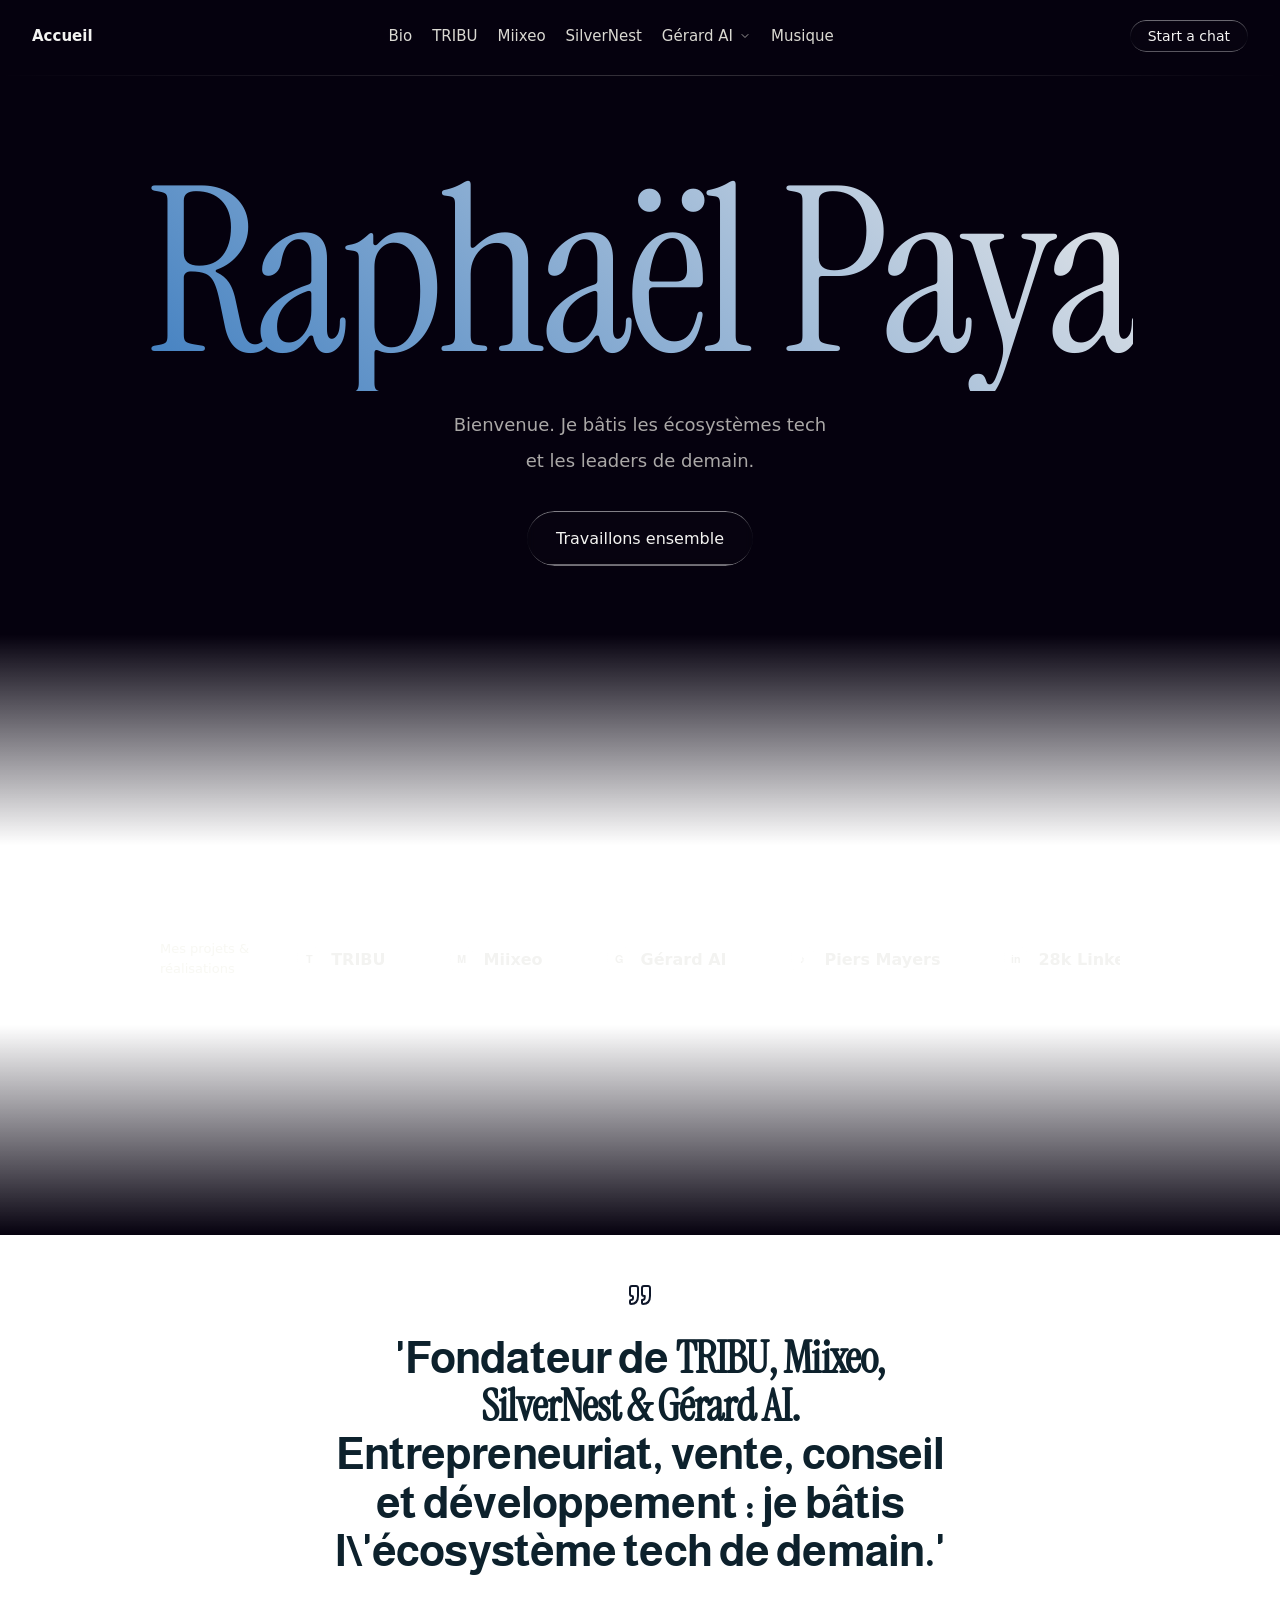
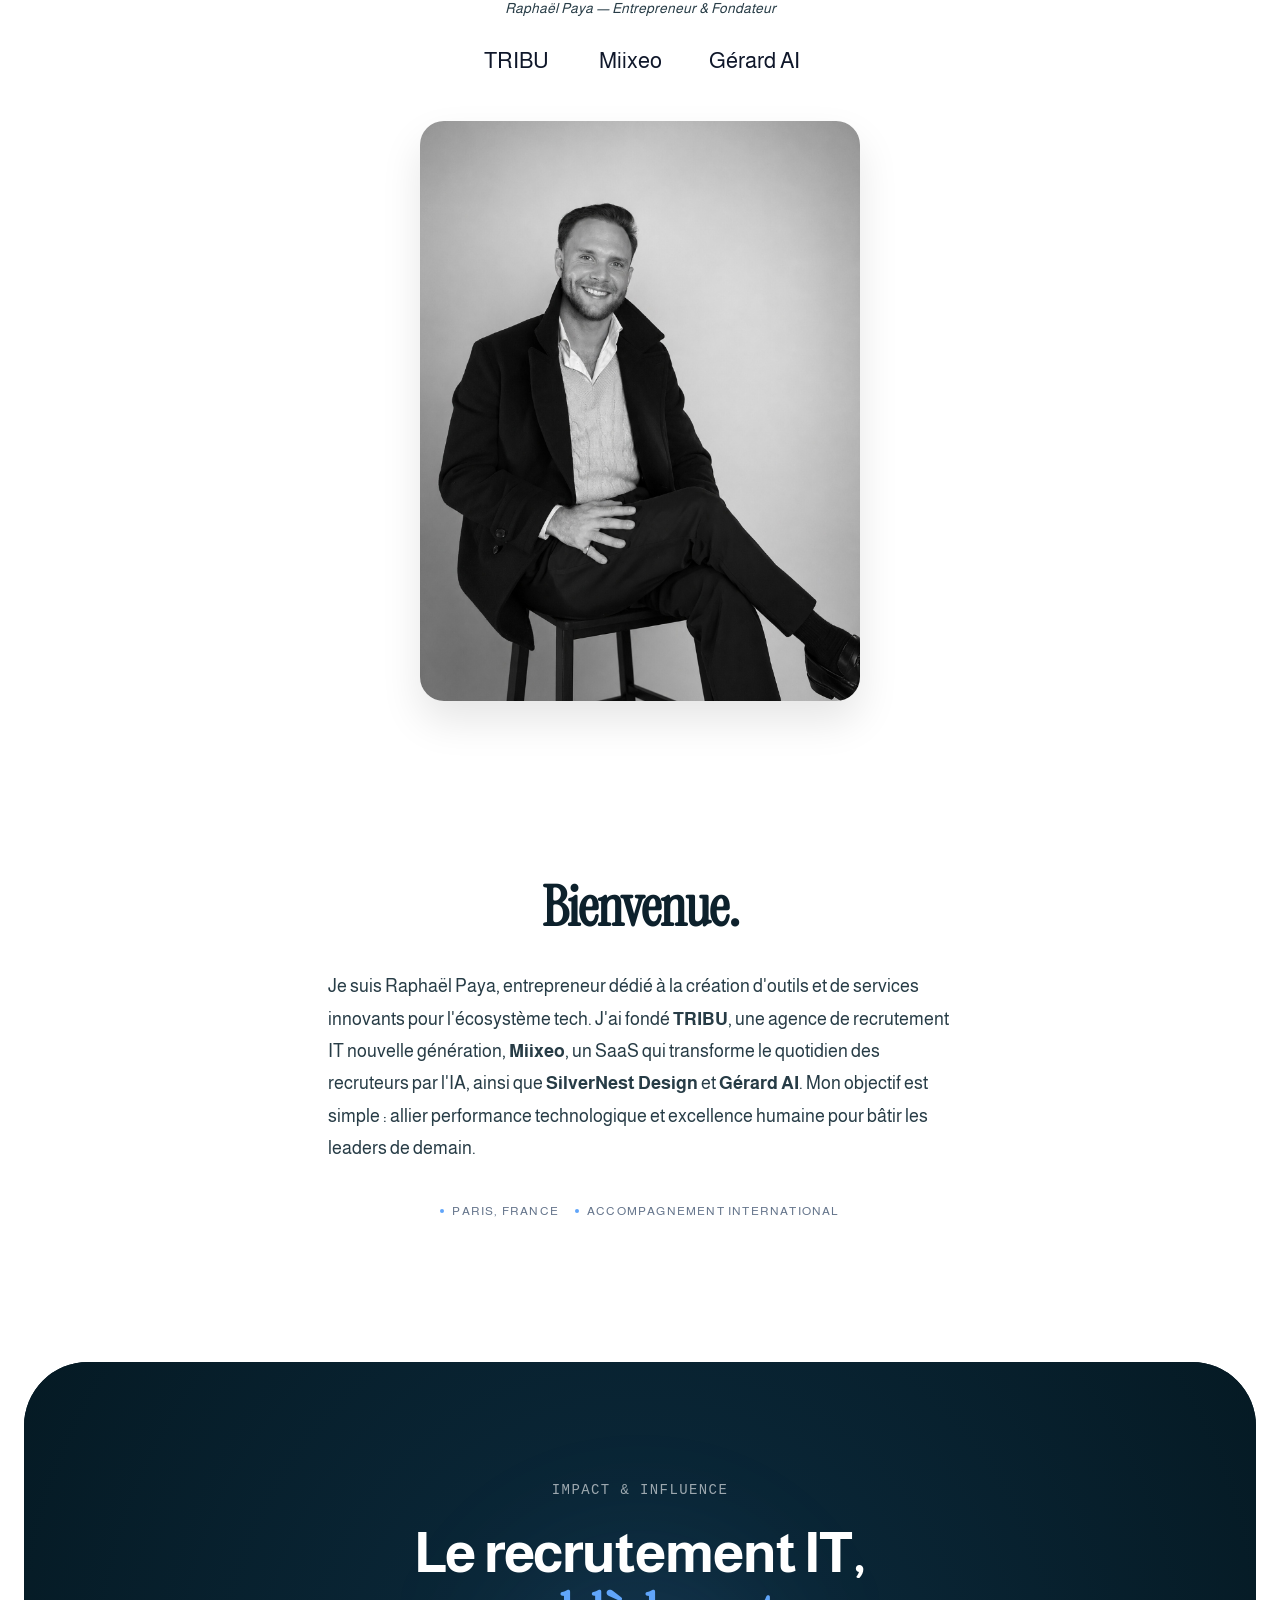
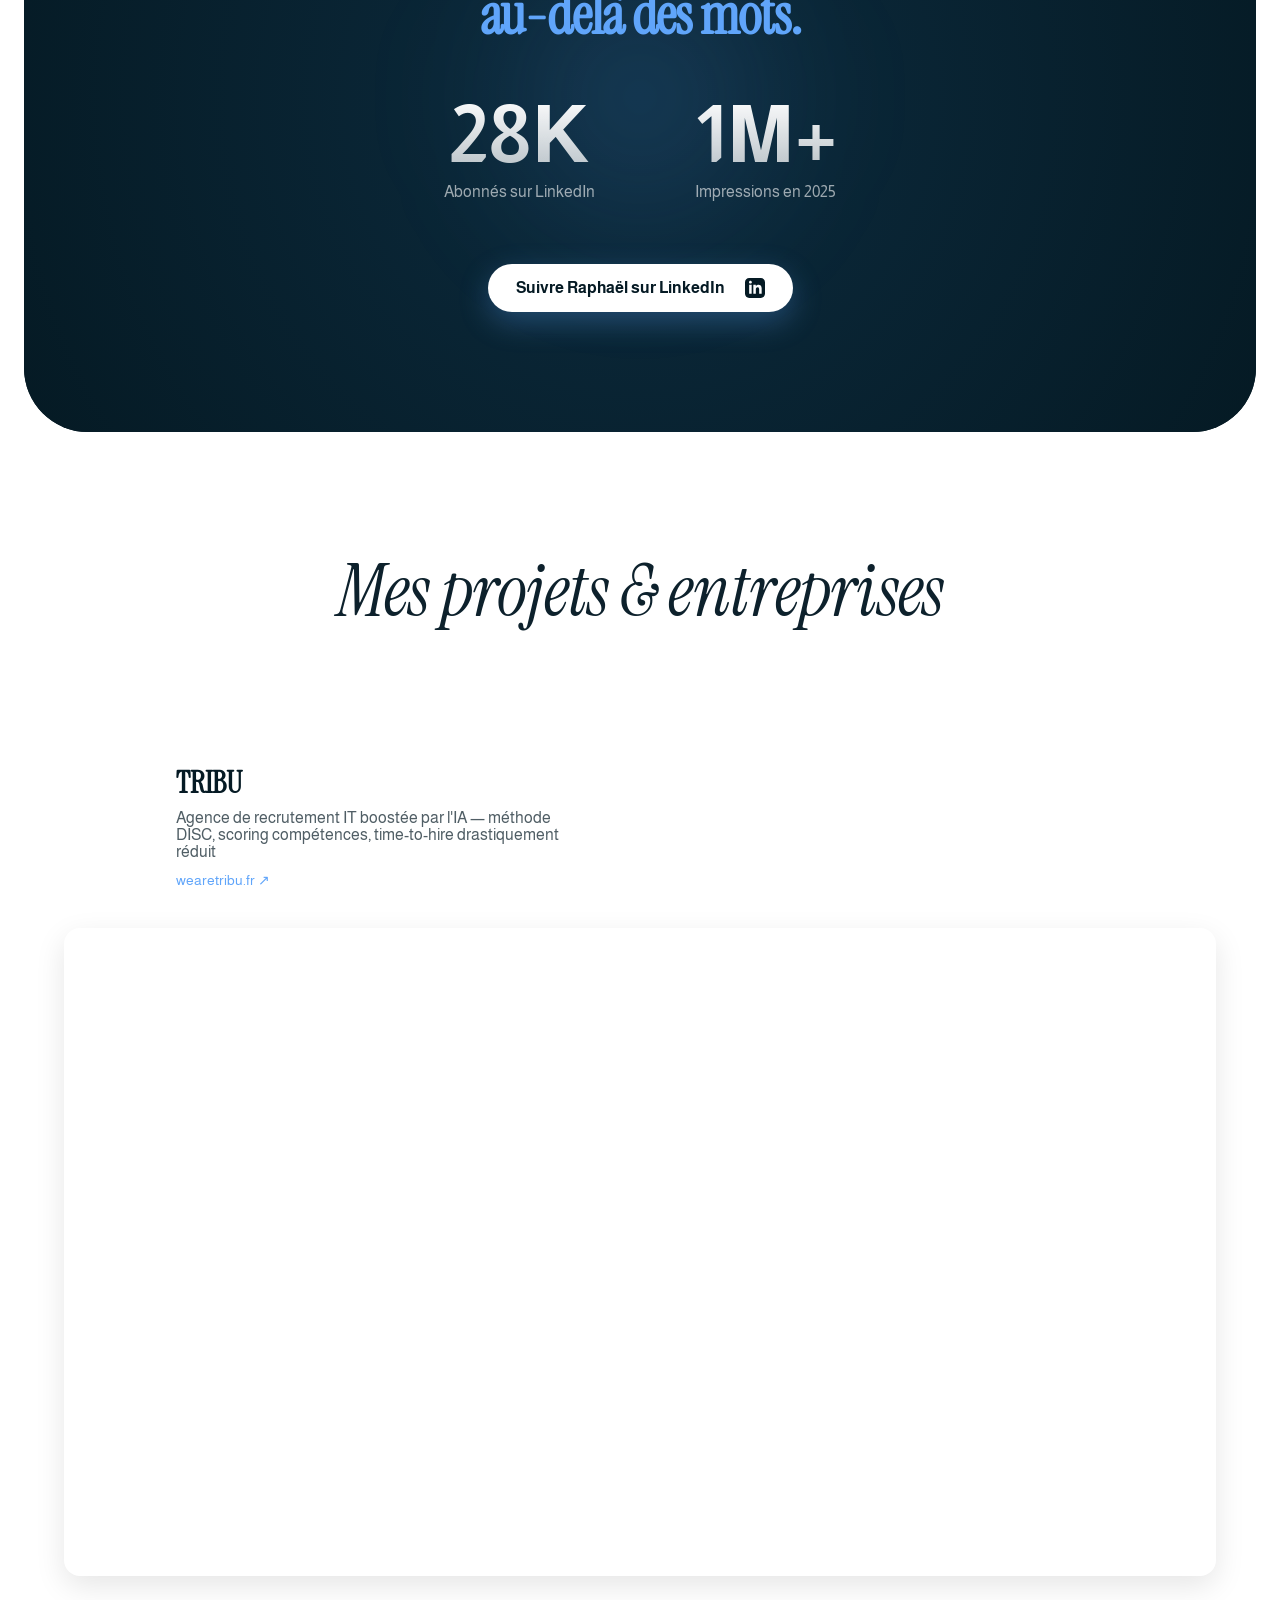
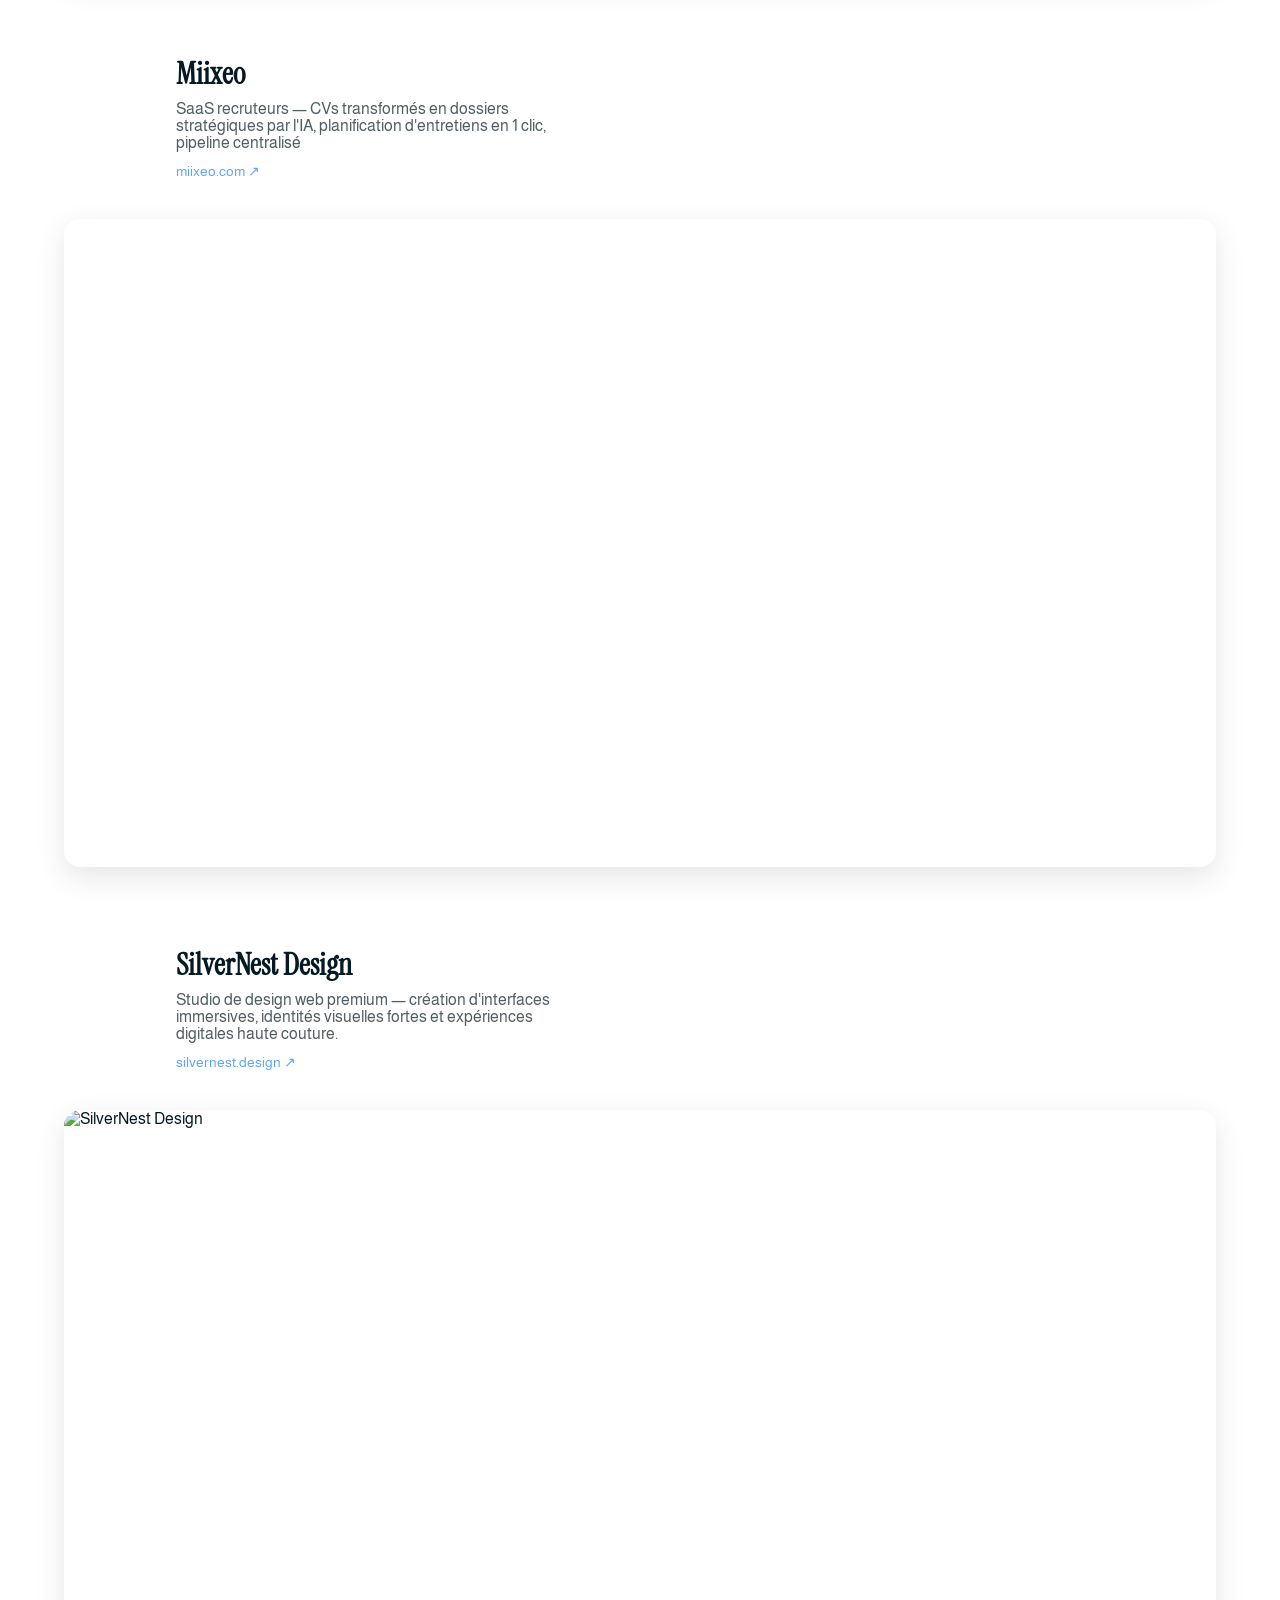
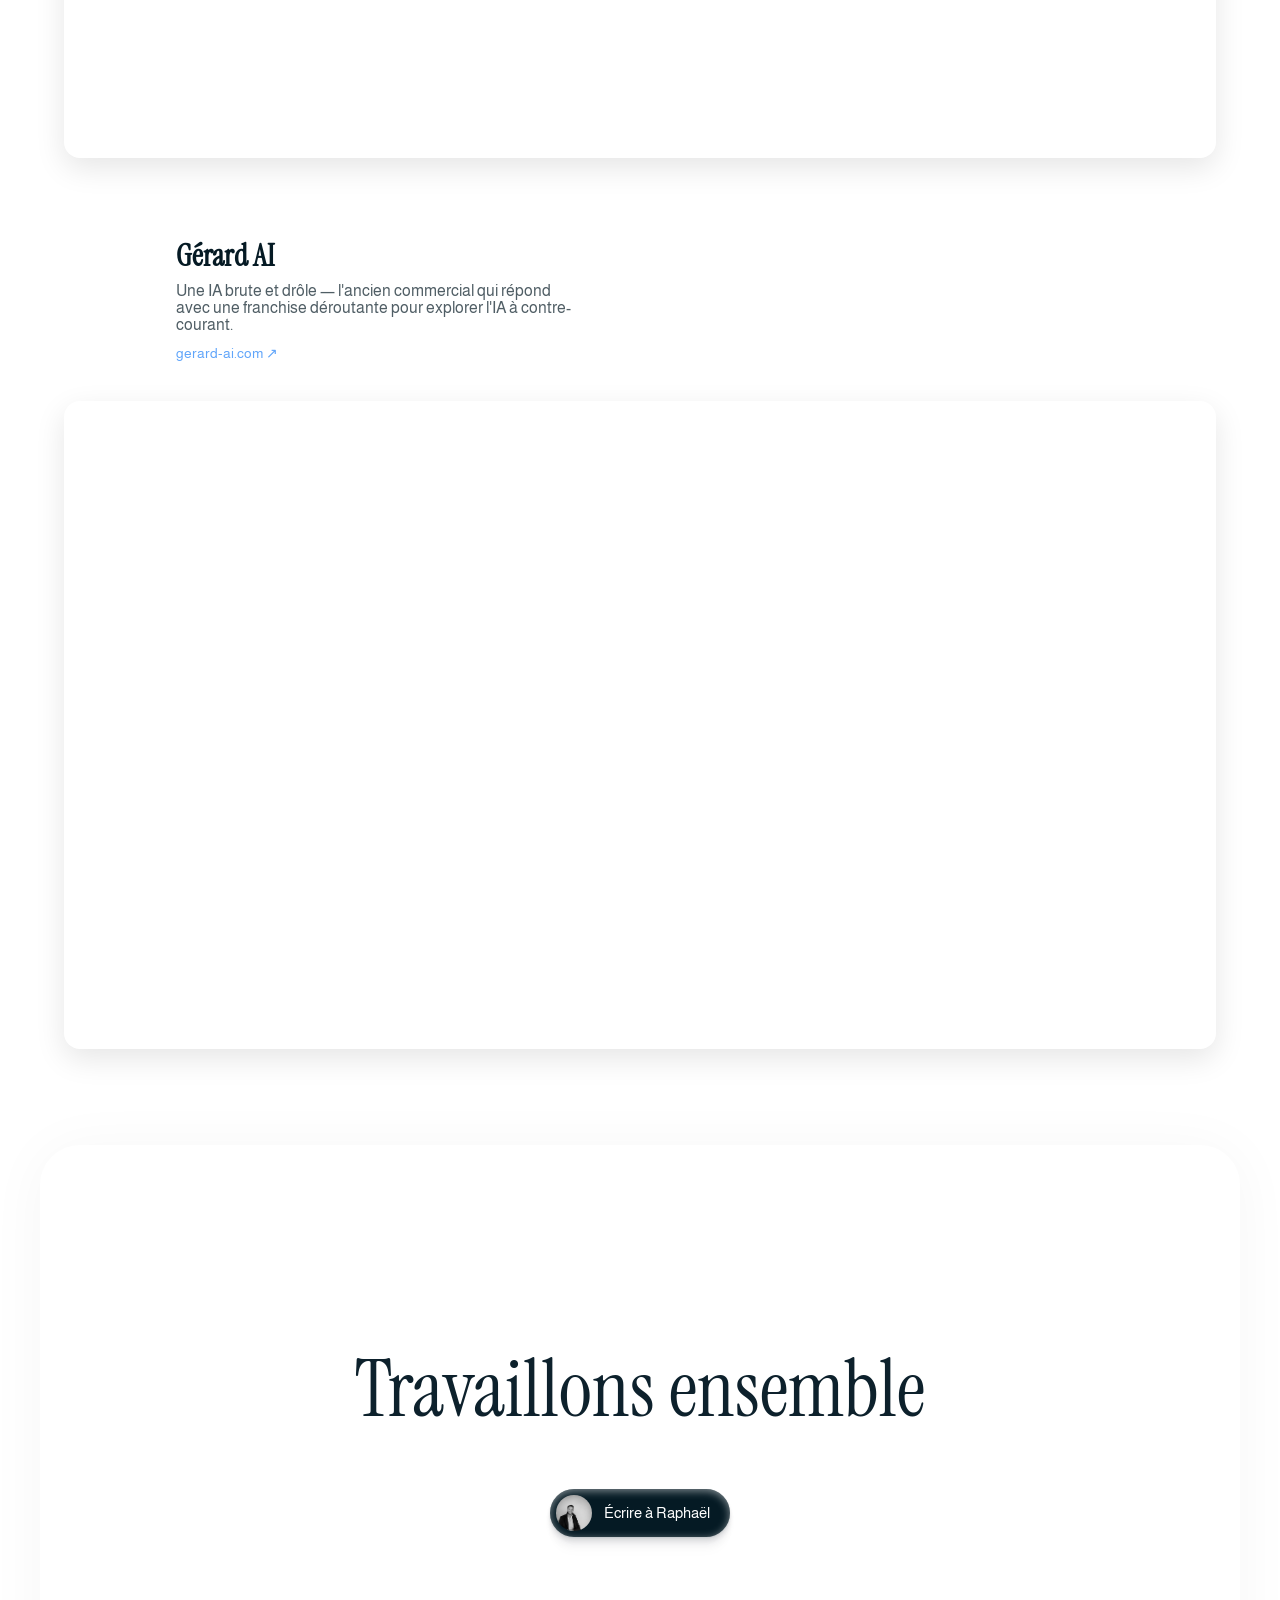
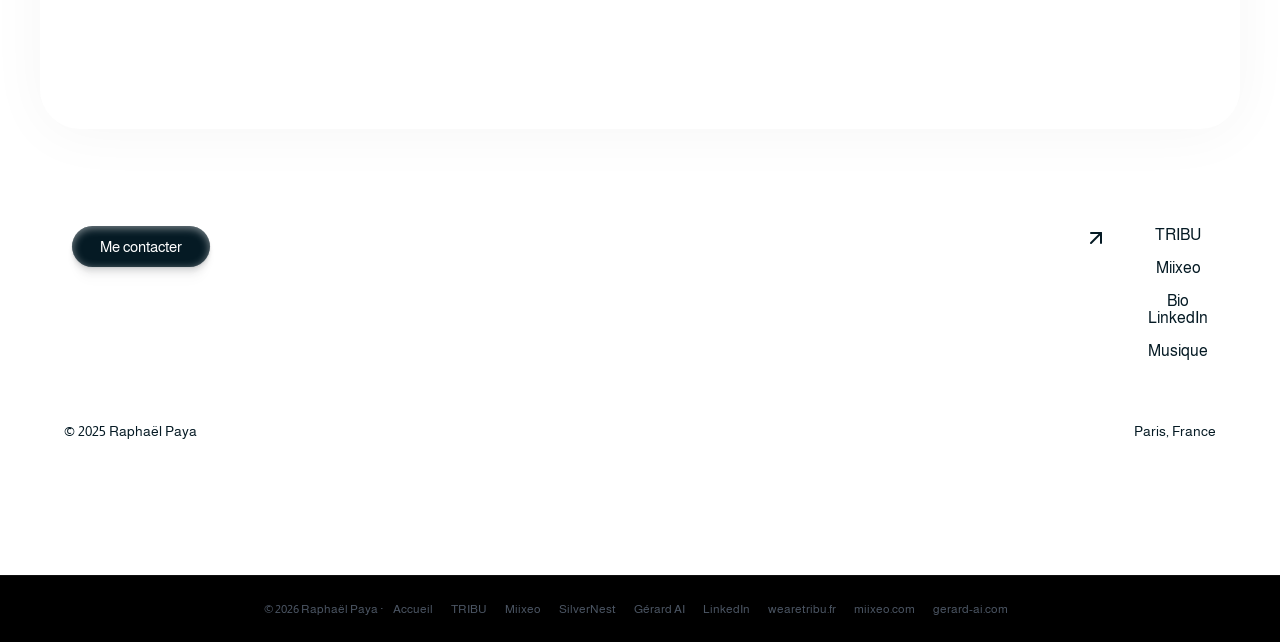
==== commit 61c3be1d: "Revert "fix: convert buttons to a tags and remove navigation blockers" This reverts commit 820eefc18" ====
--- a/index.html
+++ b/index.html
@@ -1823,14 +1823,17 @@
 
     <!-- Navbar -->
     <nav class="dh-nav">
-      <a class="dh-nav-link" href="/" style="font-weight:700; color:var(--dh-fg);">/</a>
+      <button class="dh-nav-link" href="/" style="font-weight:700; color:var(--dh-fg);">Accueil</button>
       <div class="dh-nav-links">
-        <a class="dh-nav-link" href="/bio">/bio</a>
-        <a class="dh-nav-link" href="/tribu">/tribu</a>
-        <a class="dh-nav-link" href="/miixeo">/miixeo</a>
-        <a class="dh-nav-link" href="/silvernest">/silvernest</a>
-        <a class="dh-nav-link" href="/gerard-ai">/gerard-ai</a>
-        <a class="dh-nav-link" onclick="window.location.href='/piers-mayers'">/piers-mayers</a>
+        <button class="dh-nav-link" href="/bio">Bio</button>
+        <button class="dh-nav-link" href="/tribu">TRIBU</button>
+        <button class="dh-nav-link" href="/miixeo">Miixeo</button>
+        <button class="dh-nav-link" href="/silvernest">SilverNest</button>
+        <button class="dh-nav-link" href="/gerard-ai">
+          Gérard AI
+          <svg viewBox="0 0 24 24" fill="none" stroke="currentColor" stroke-width="2" stroke-linecap="round" stroke-linejoin="round" style="width:12px; display:inline; vertical-align:middle; margin-left:2px;"><polyline points="6 9 12 15 18 9"></polyline></svg>
+        </button>
+        <button class="dh-nav-link" onclick="window.location.href='/piers-mayers'">Musique</button>
       </div>
       <a href="mailto:contact@raphaelpaya.com" class="dh-nav-signup">Start a chat</a>
     </nav>
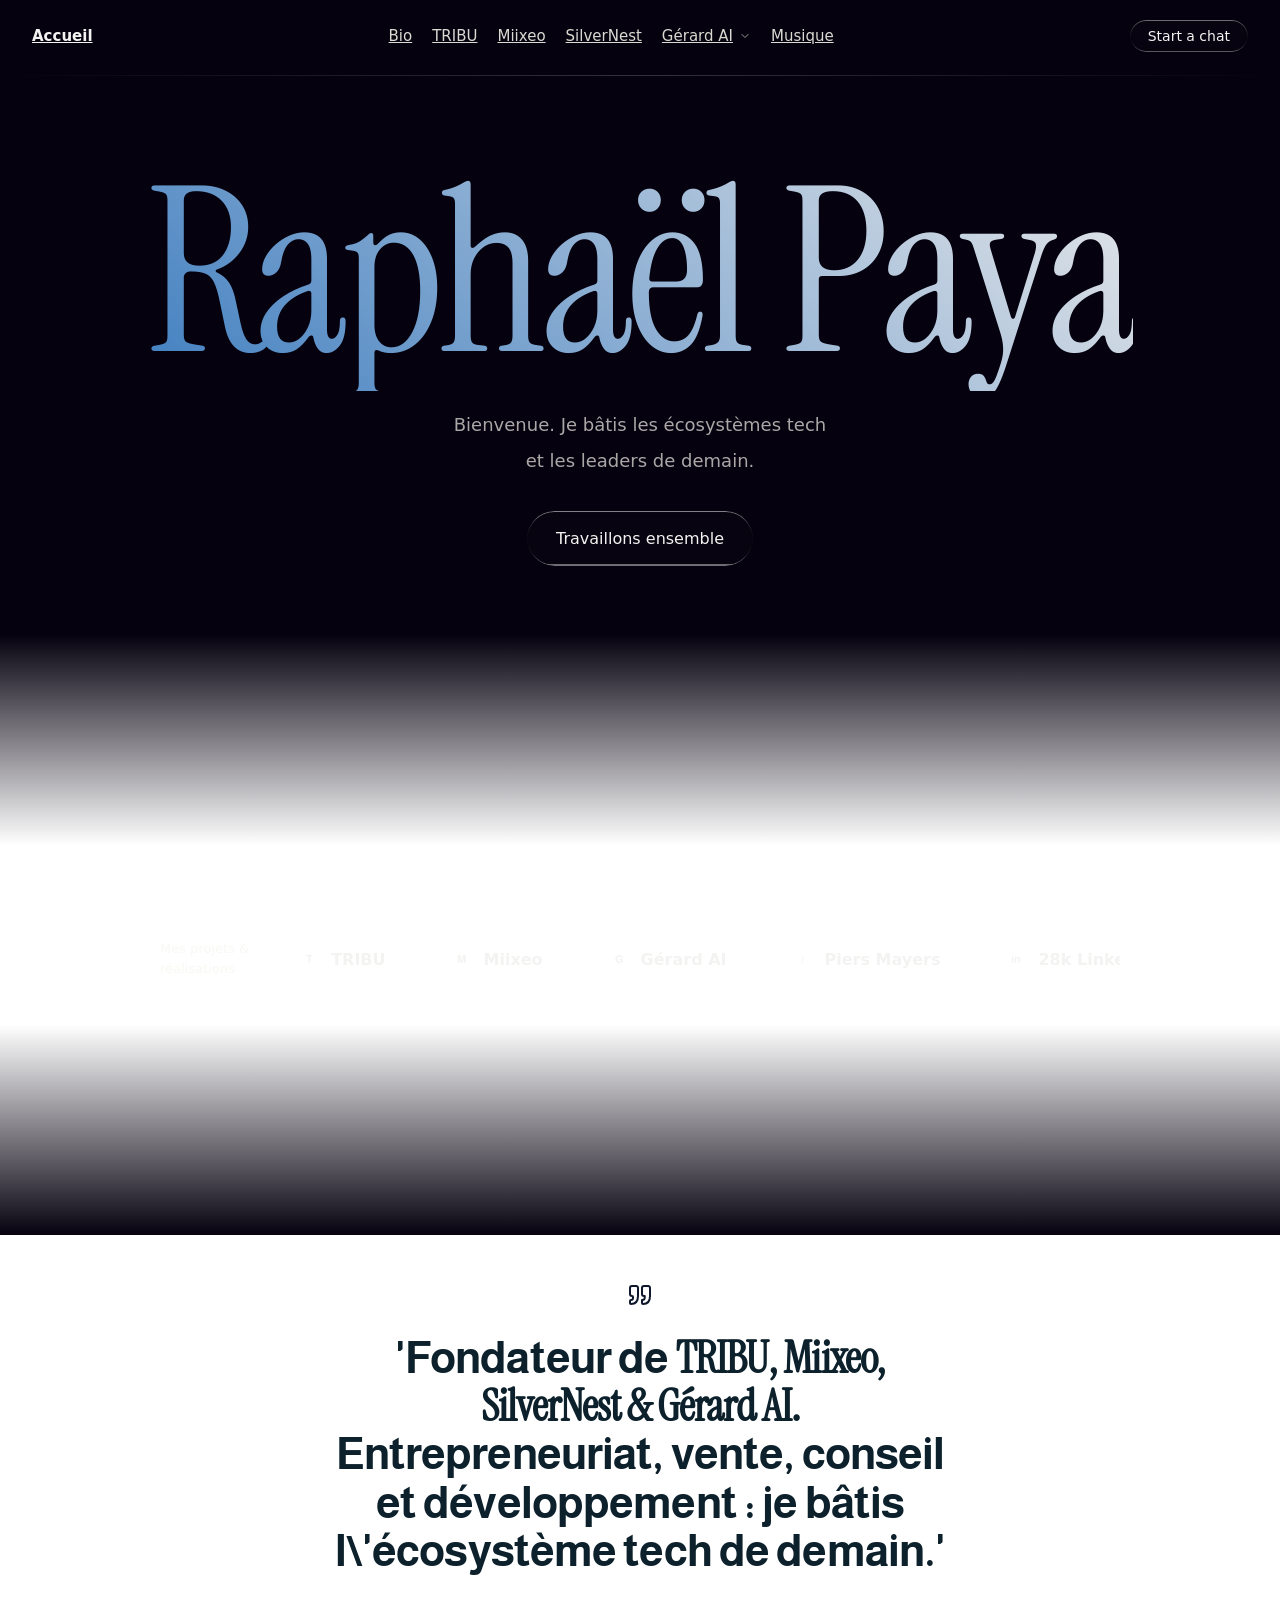
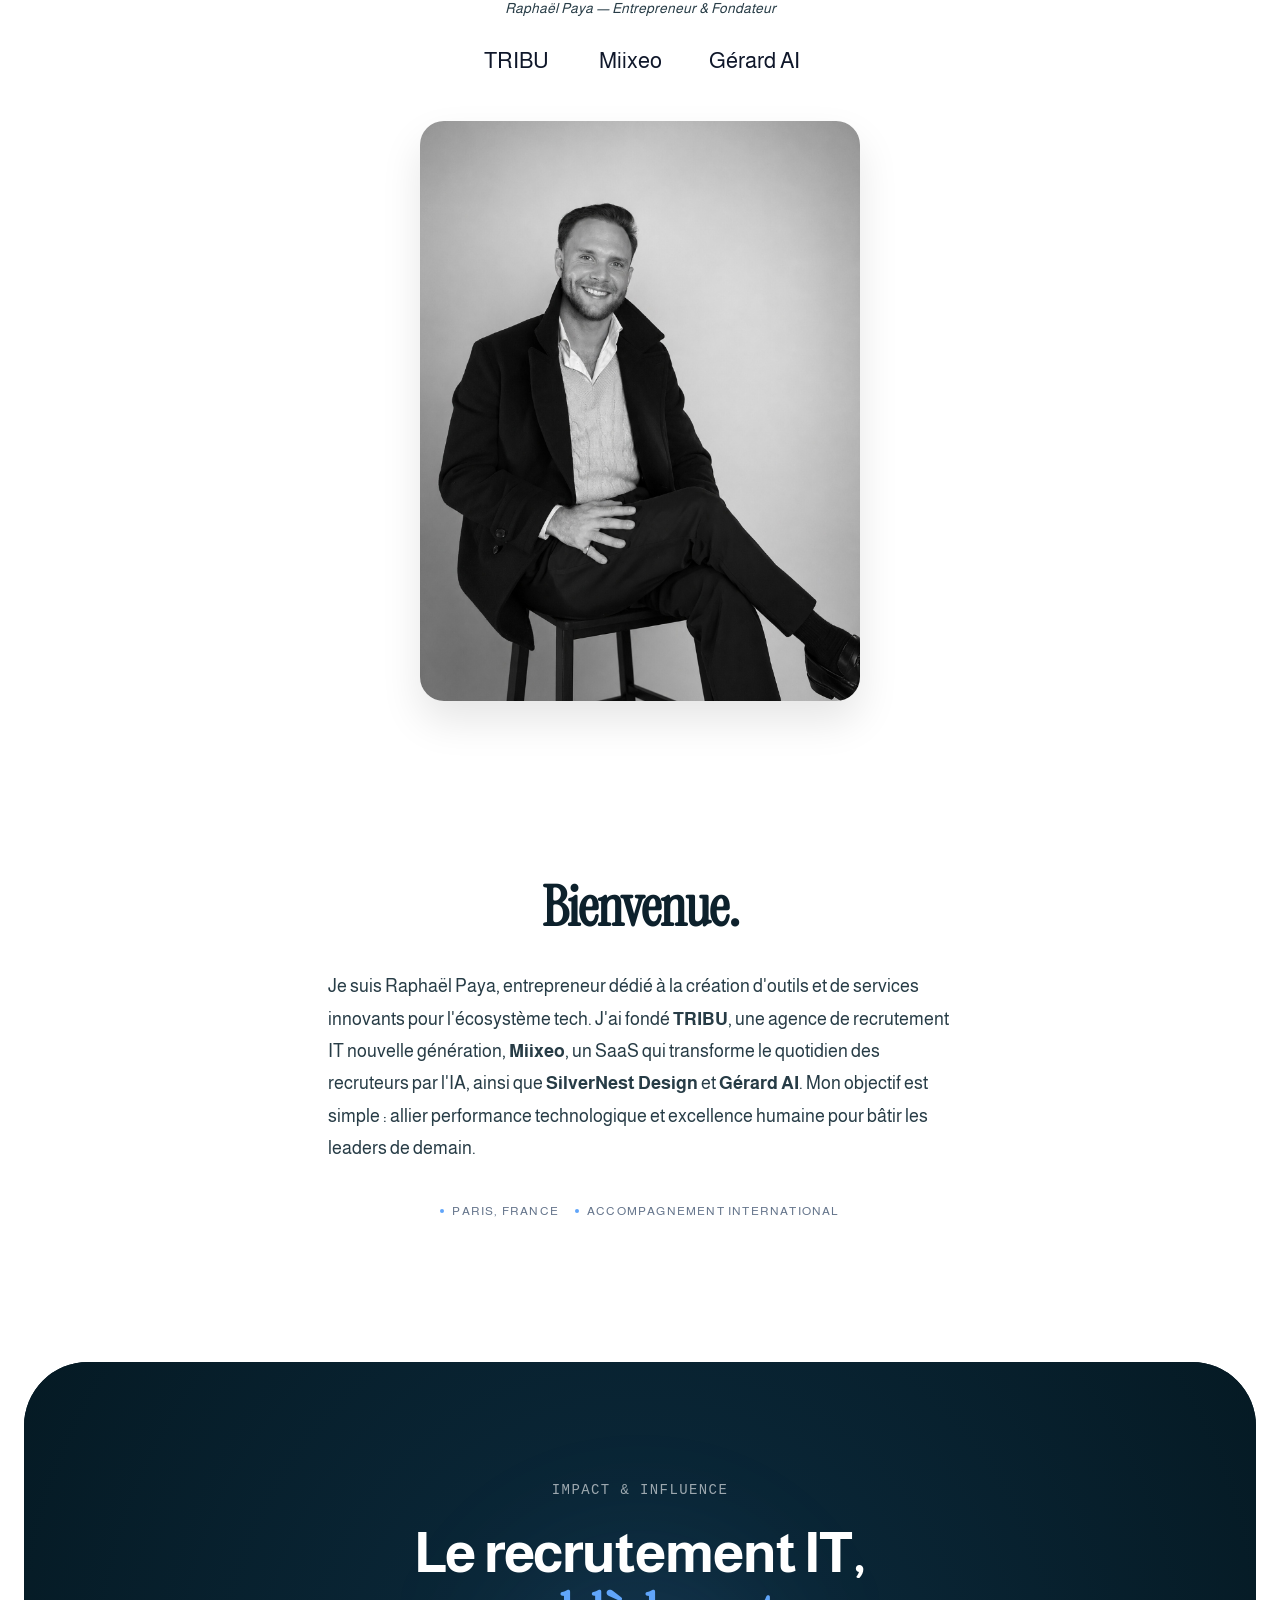
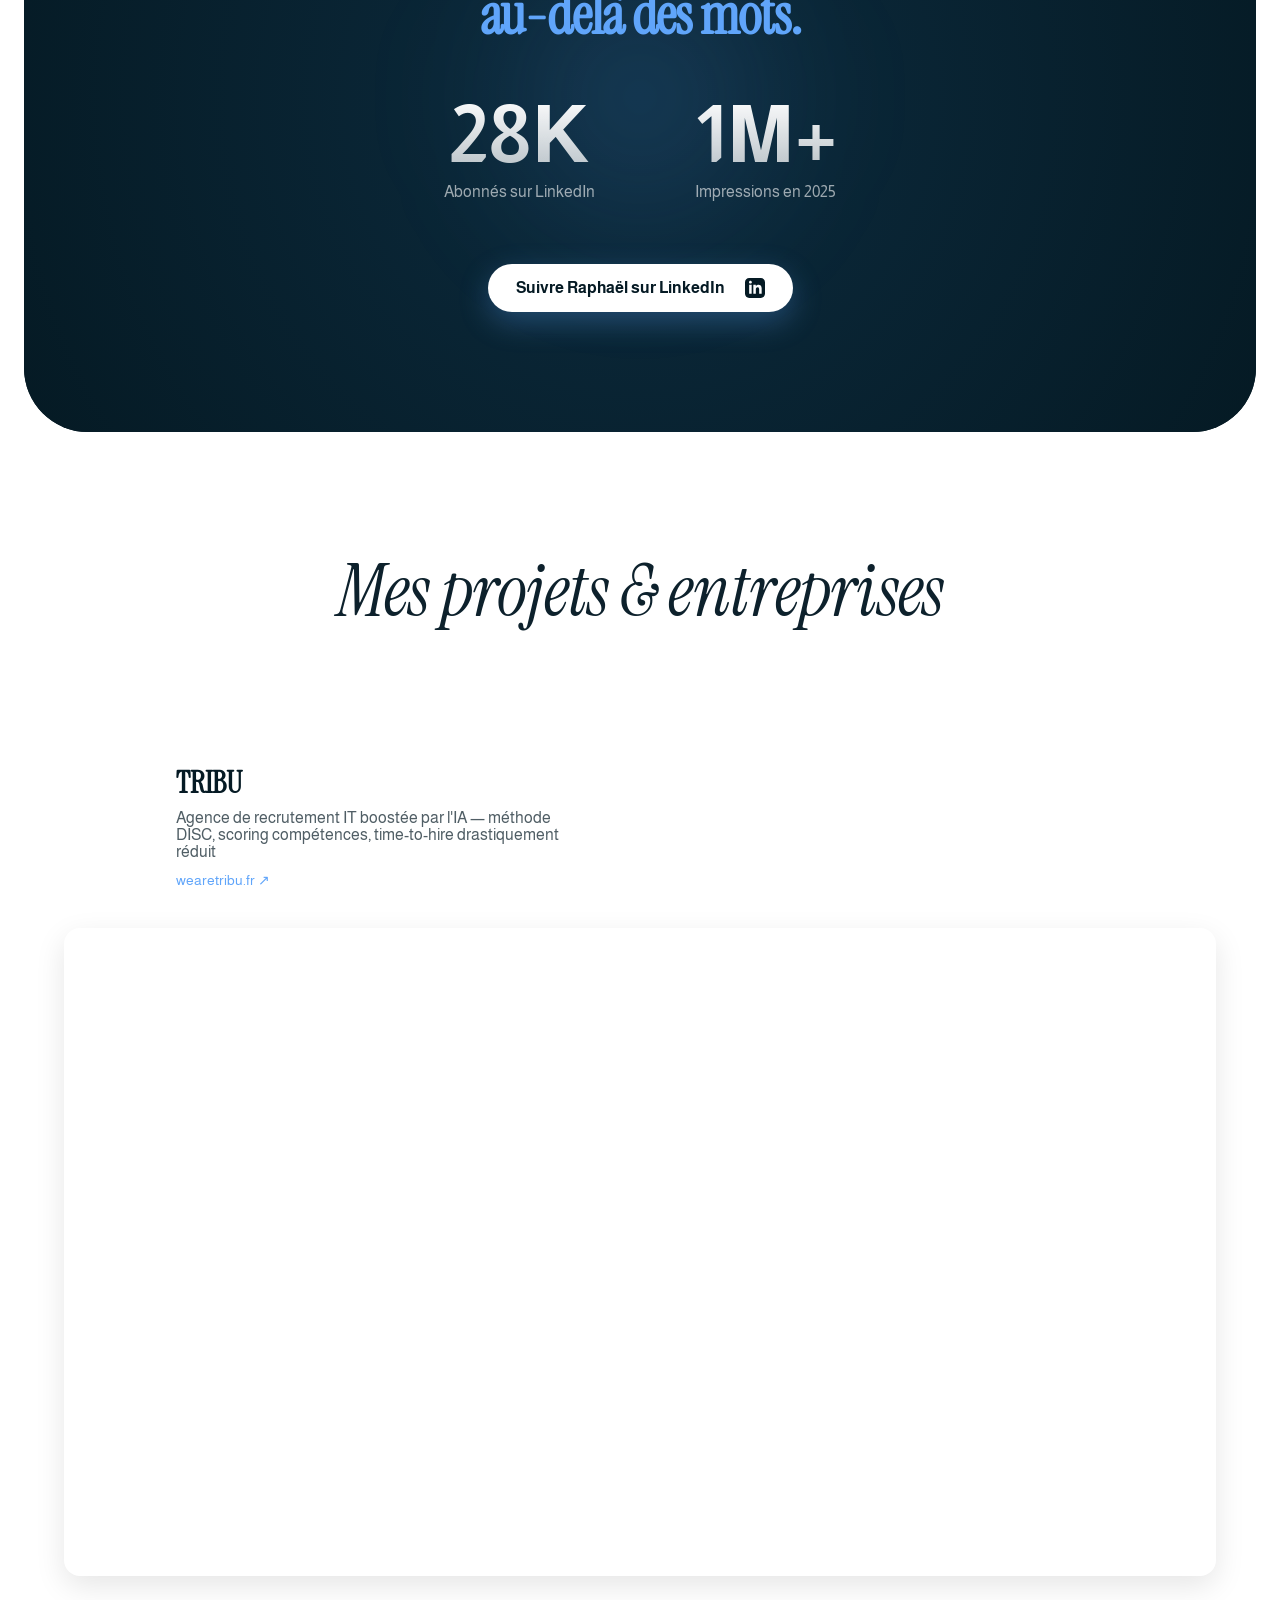
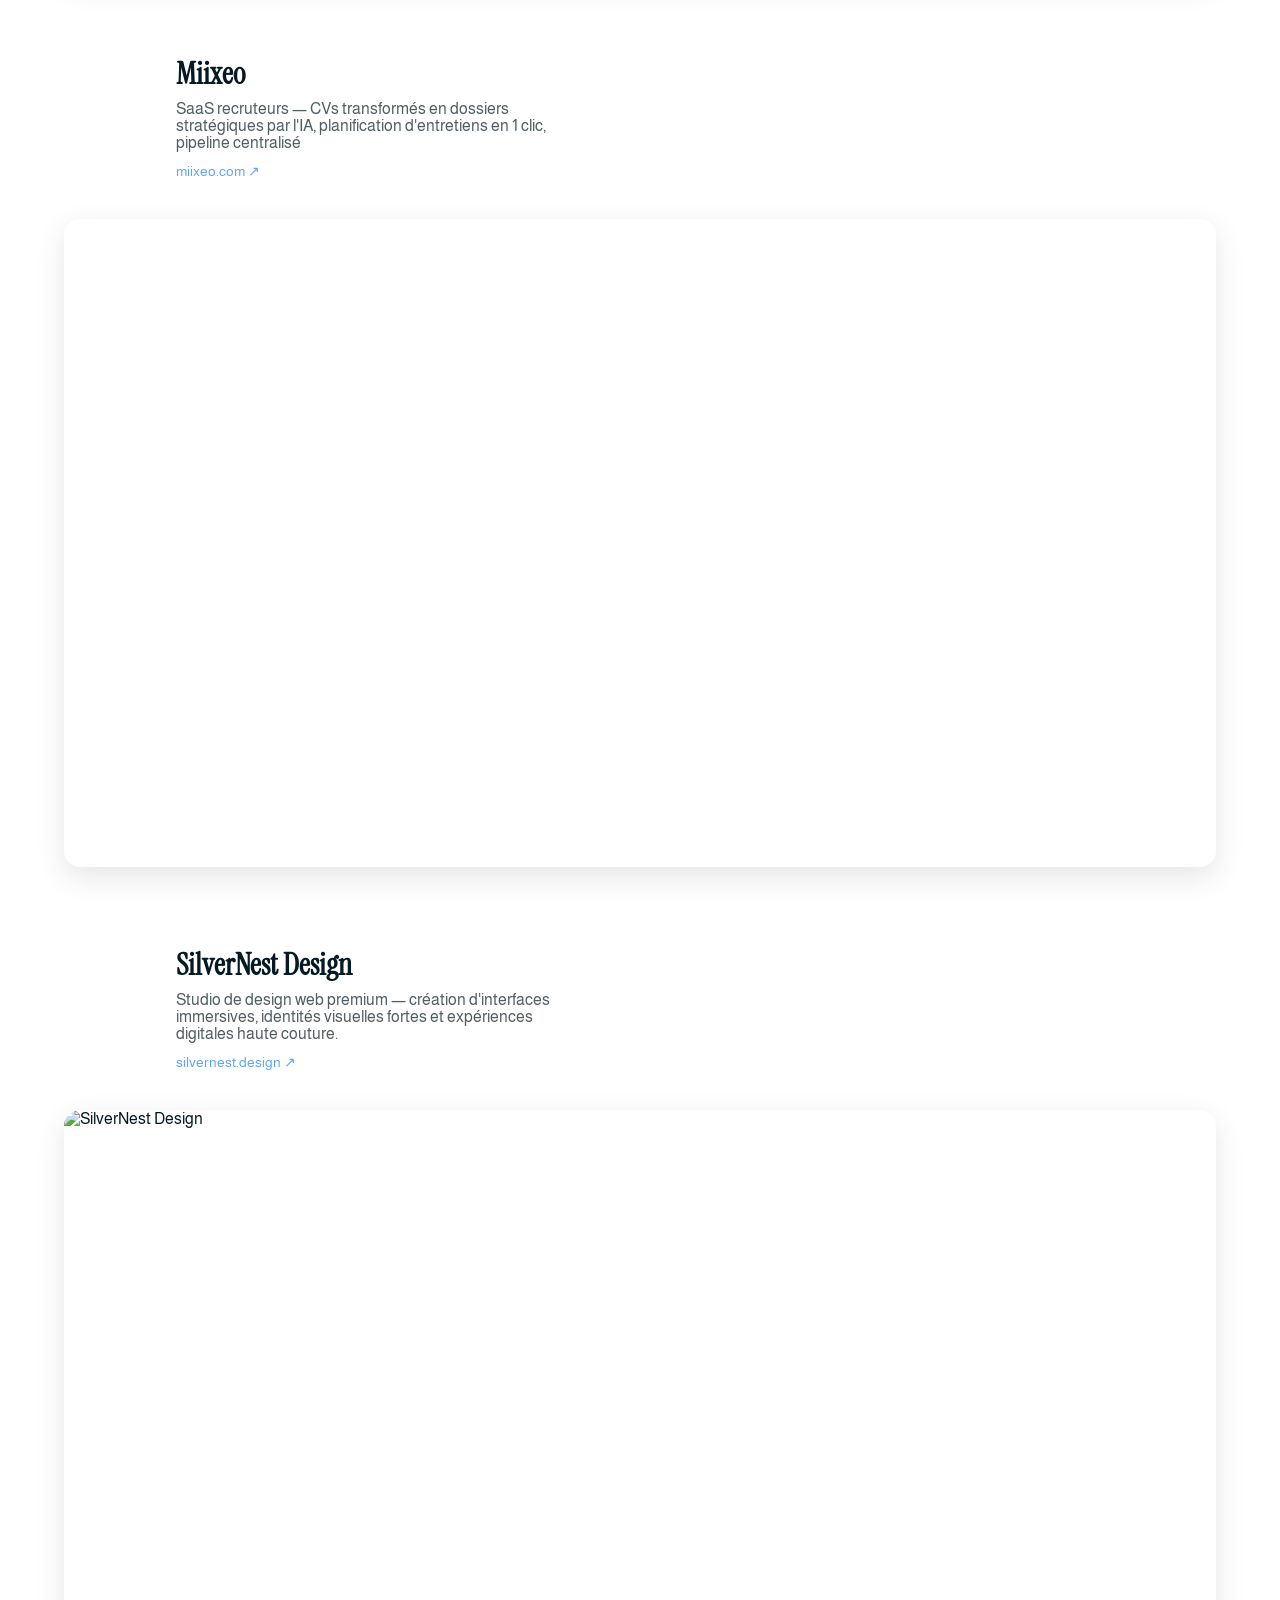
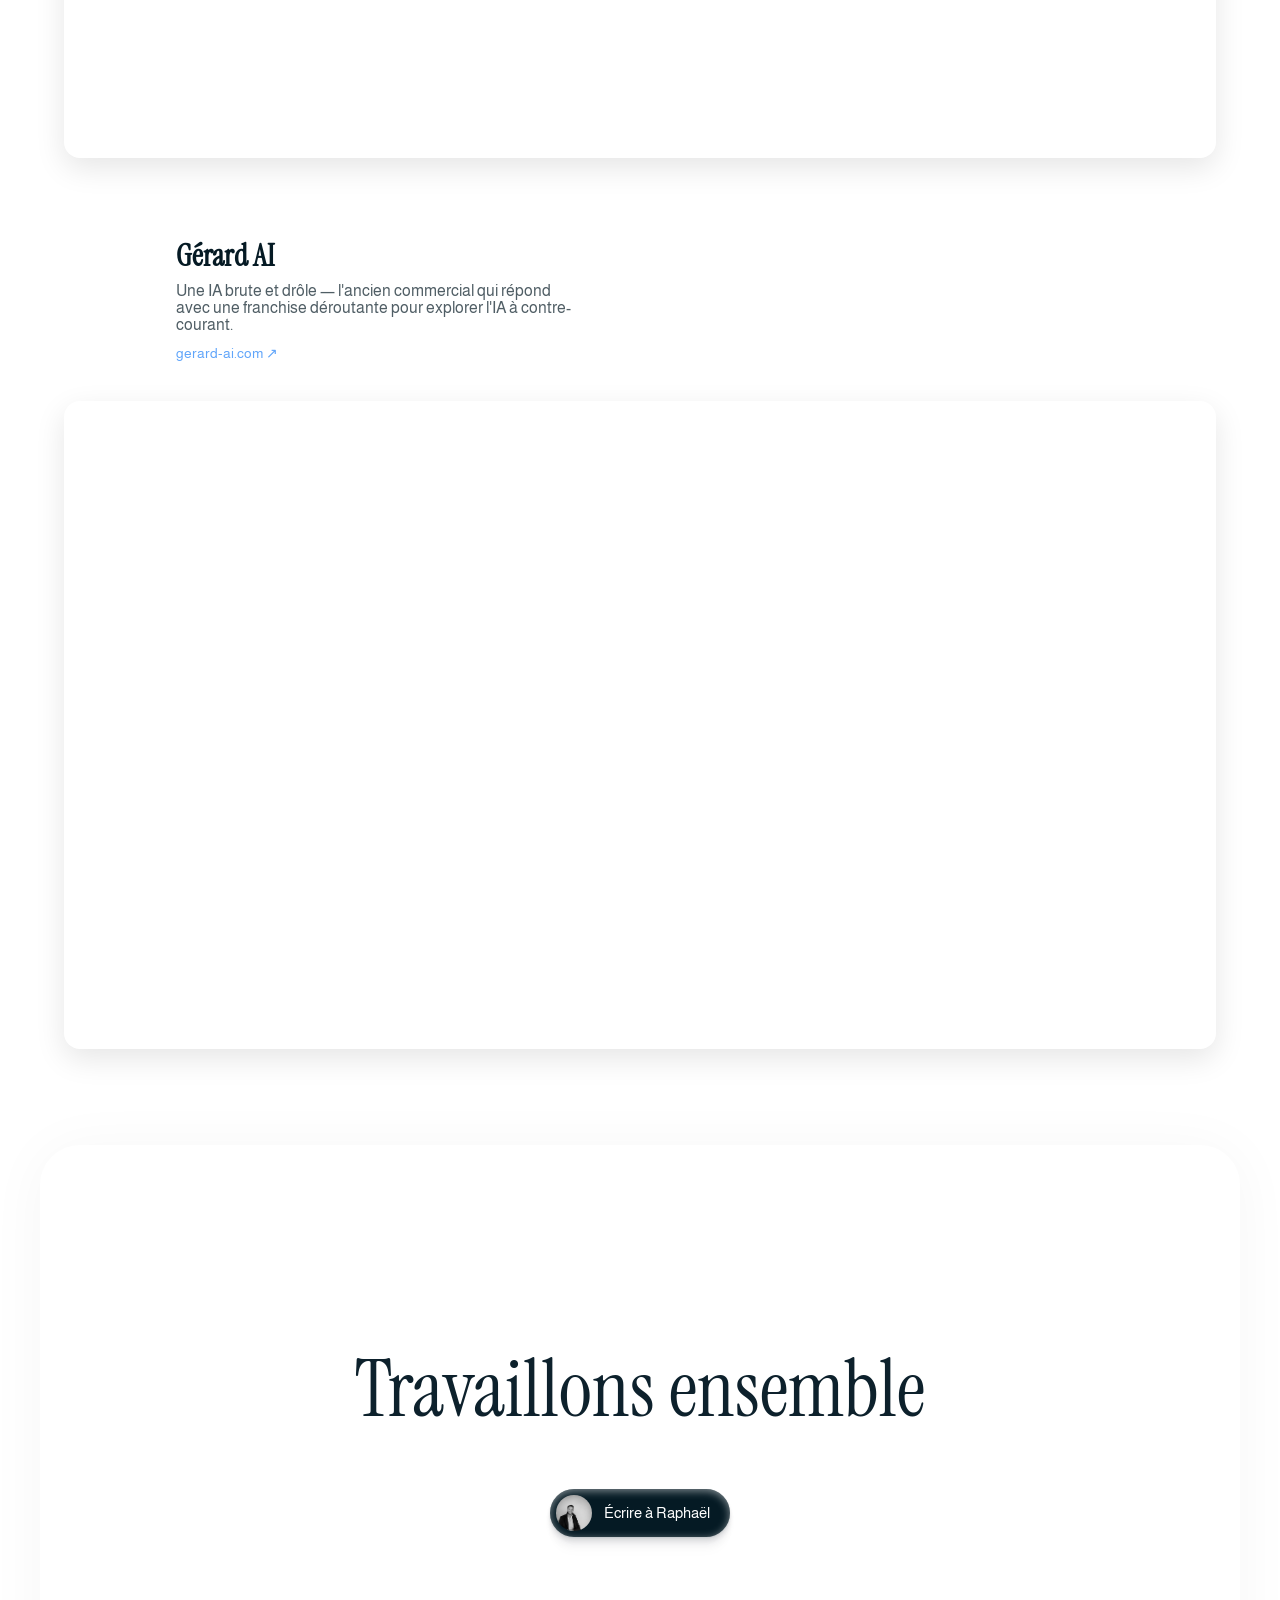
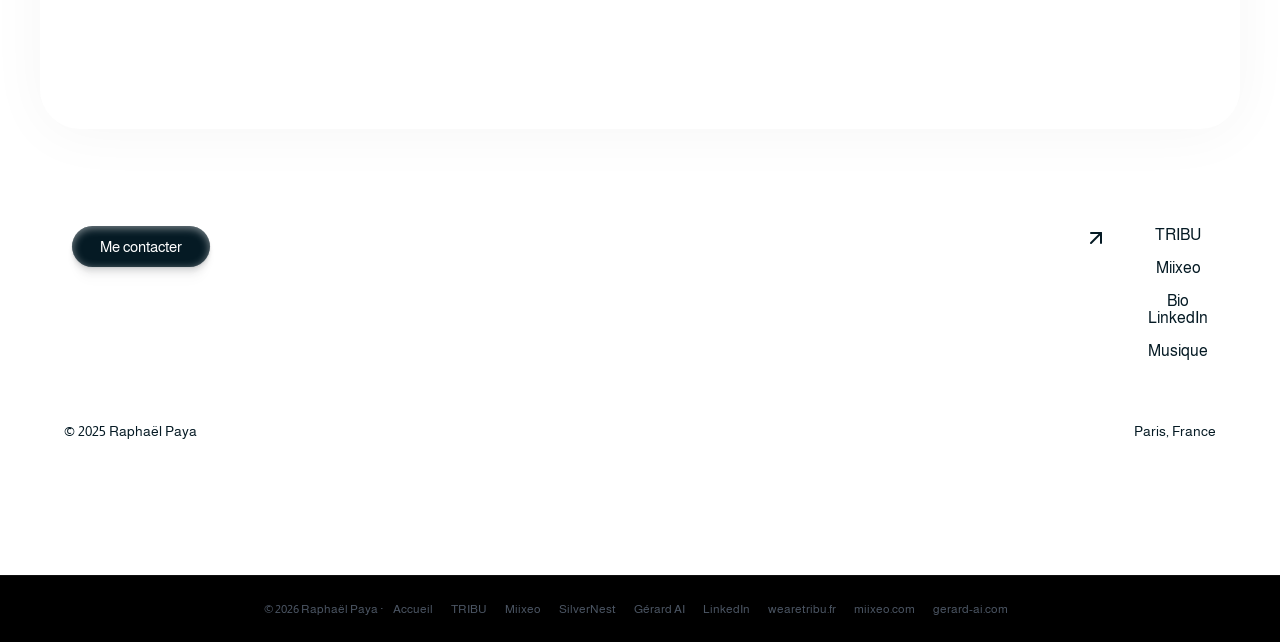
==== commit 52a674dc: "fix: proper button to link conversion with correct labels" ====
--- a/index.html
+++ b/index.html
@@ -1823,17 +1823,17 @@
 
     <!-- Navbar -->
     <nav class="dh-nav">
-      <button class="dh-nav-link" href="/" style="font-weight:700; color:var(--dh-fg);">Accueil</button>
+      <a class="dh-nav-link" href="/" style="font-weight:700; color:var(--dh-fg);">Accueil</a>
       <div class="dh-nav-links">
-        <button class="dh-nav-link" href="/bio">Bio</button>
-        <button class="dh-nav-link" href="/tribu">TRIBU</button>
-        <button class="dh-nav-link" href="/miixeo">Miixeo</button>
-        <button class="dh-nav-link" href="/silvernest">SilverNest</button>
-        <button class="dh-nav-link" href="/gerard-ai">
+        <a class="dh-nav-link" href="/bio">Bio</a>
+        <a class="dh-nav-link" href="/tribu">TRIBU</a>
+        <a class="dh-nav-link" href="/miixeo">Miixeo</a>
+        <a class="dh-nav-link" href="/silvernest">SilverNest</a>
+        <a class="dh-nav-link" href="/gerard-ai">
           Gérard AI
           <svg viewBox="0 0 24 24" fill="none" stroke="currentColor" stroke-width="2" stroke-linecap="round" stroke-linejoin="round" style="width:12px; display:inline; vertical-align:middle; margin-left:2px;"><polyline points="6 9 12 15 18 9"></polyline></svg>
-        </button>
-        <button class="dh-nav-link" onclick="window.location.href='/piers-mayers'">Musique</button>
+        </a>
+        <a class="dh-nav-link" href="/piers-mayers">Musique</a>
       </div>
       <a href="mailto:contact@raphaelpaya.com" class="dh-nav-signup">Start a chat</a>
     </nav>
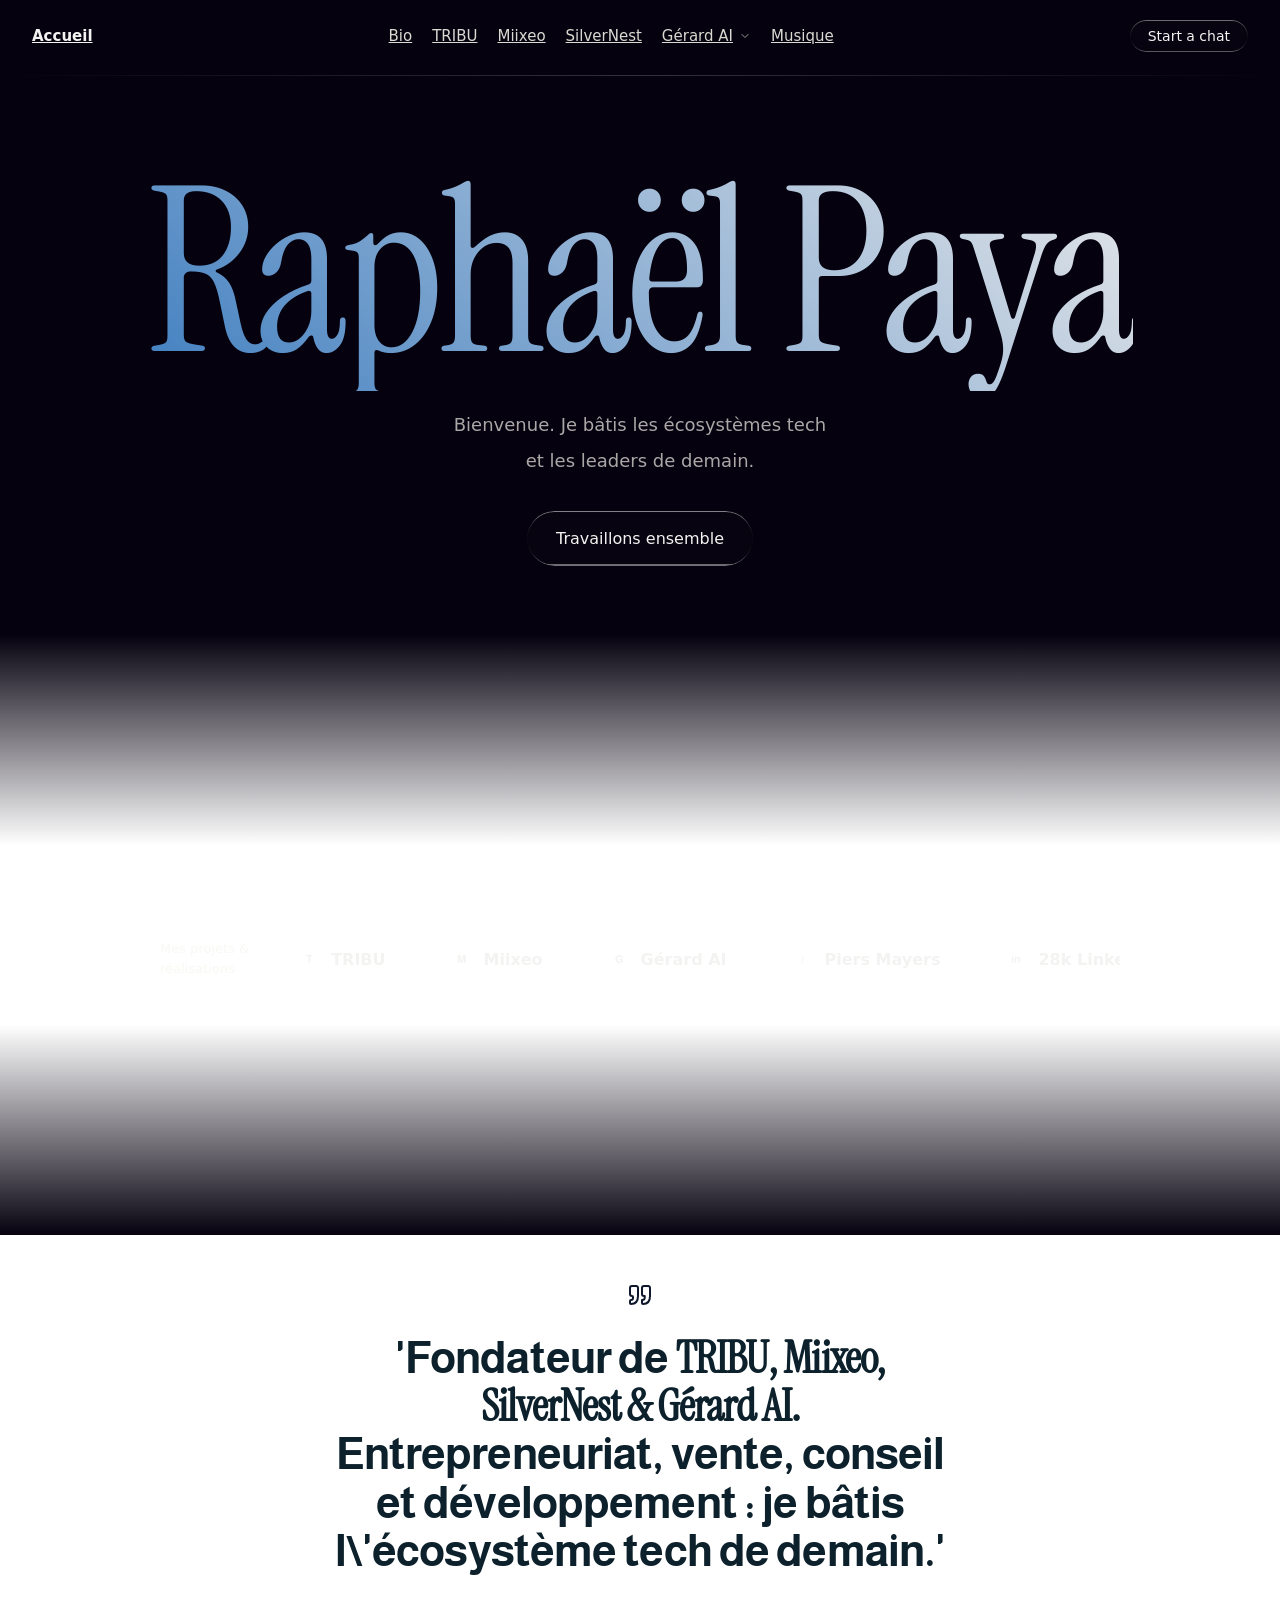
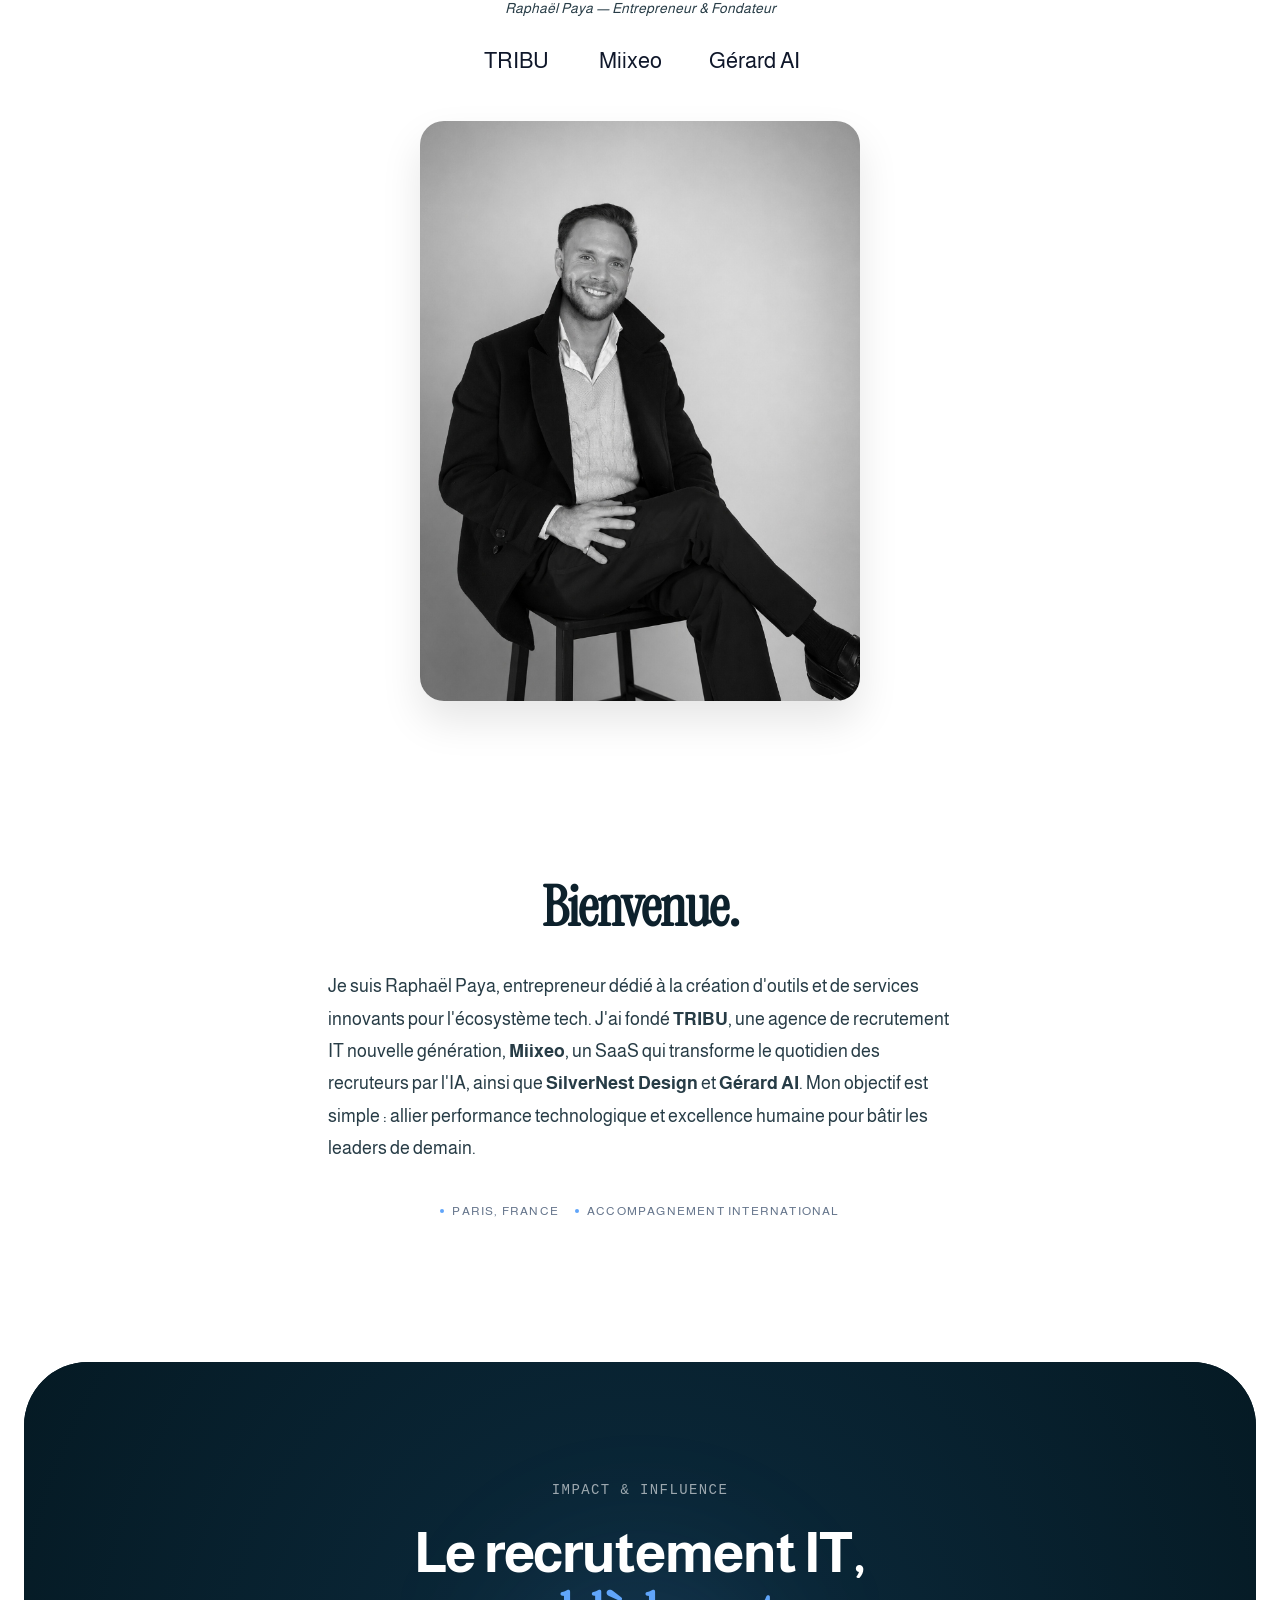
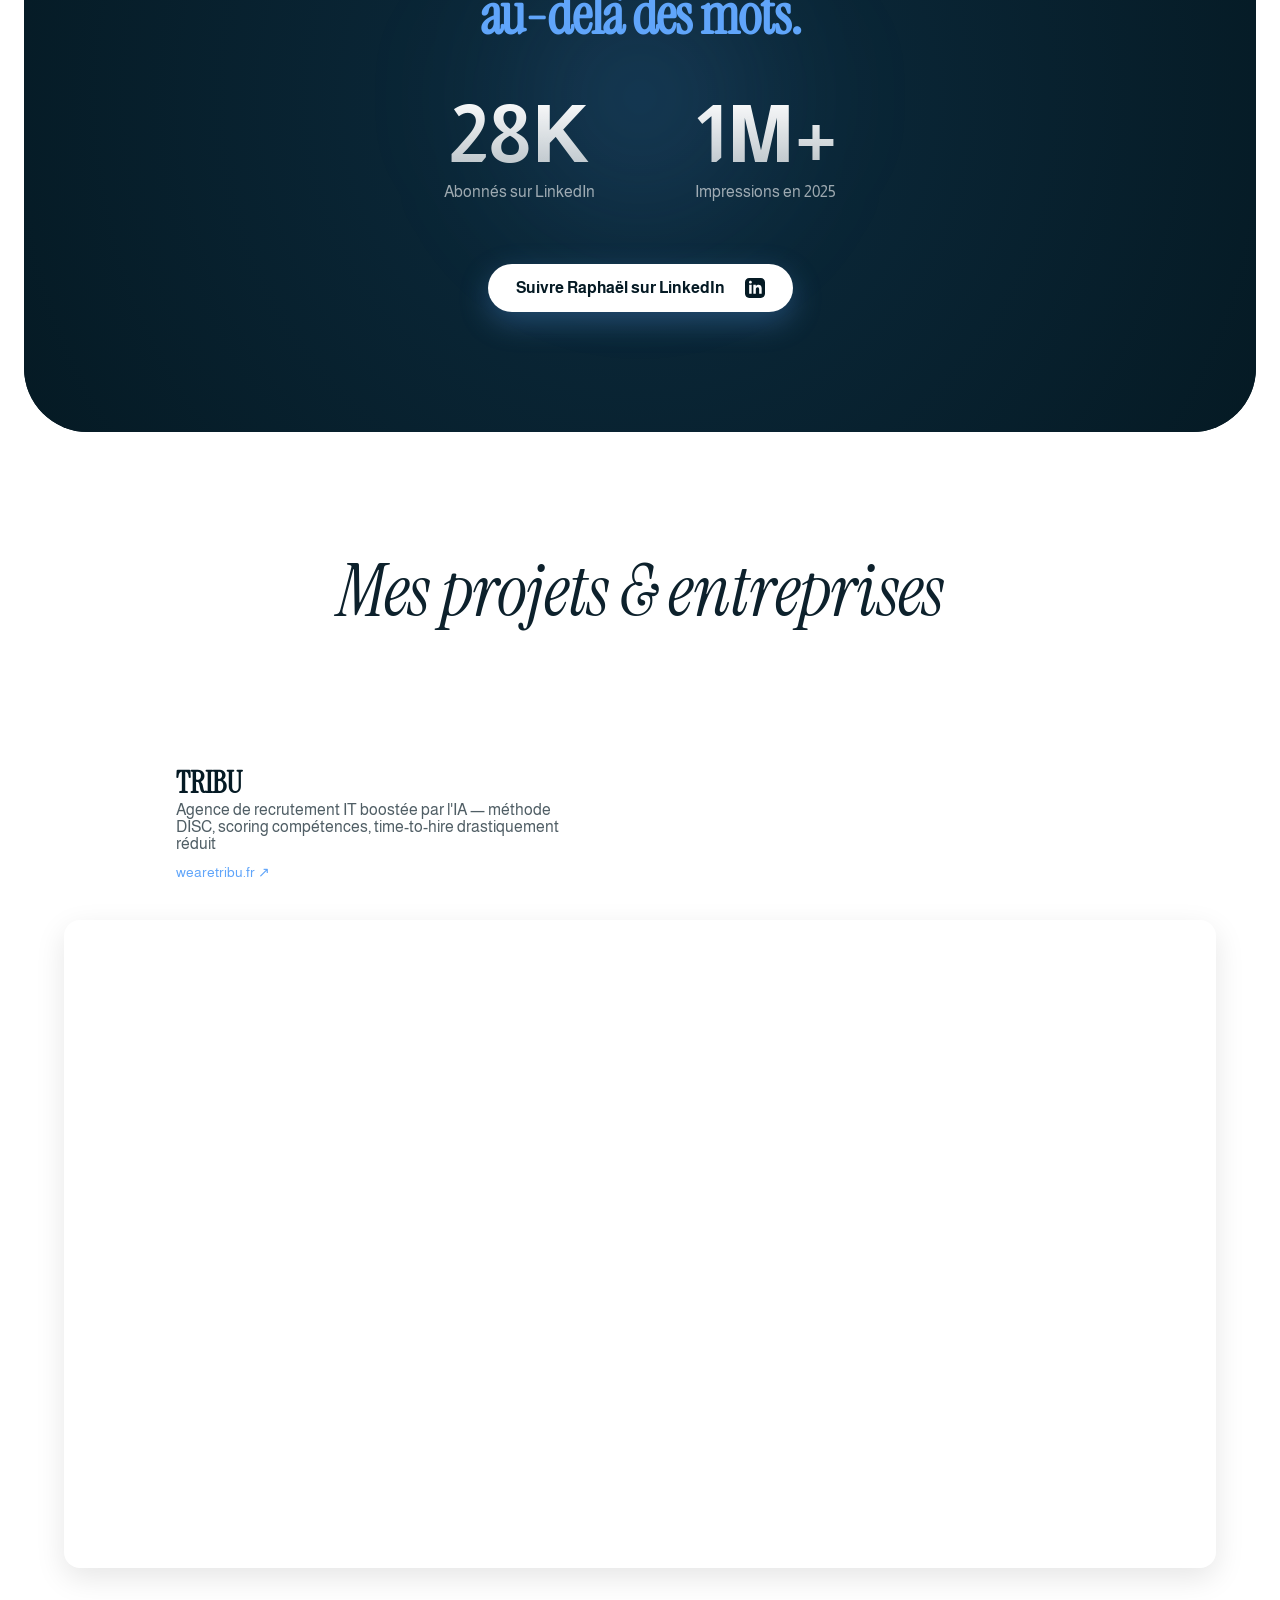
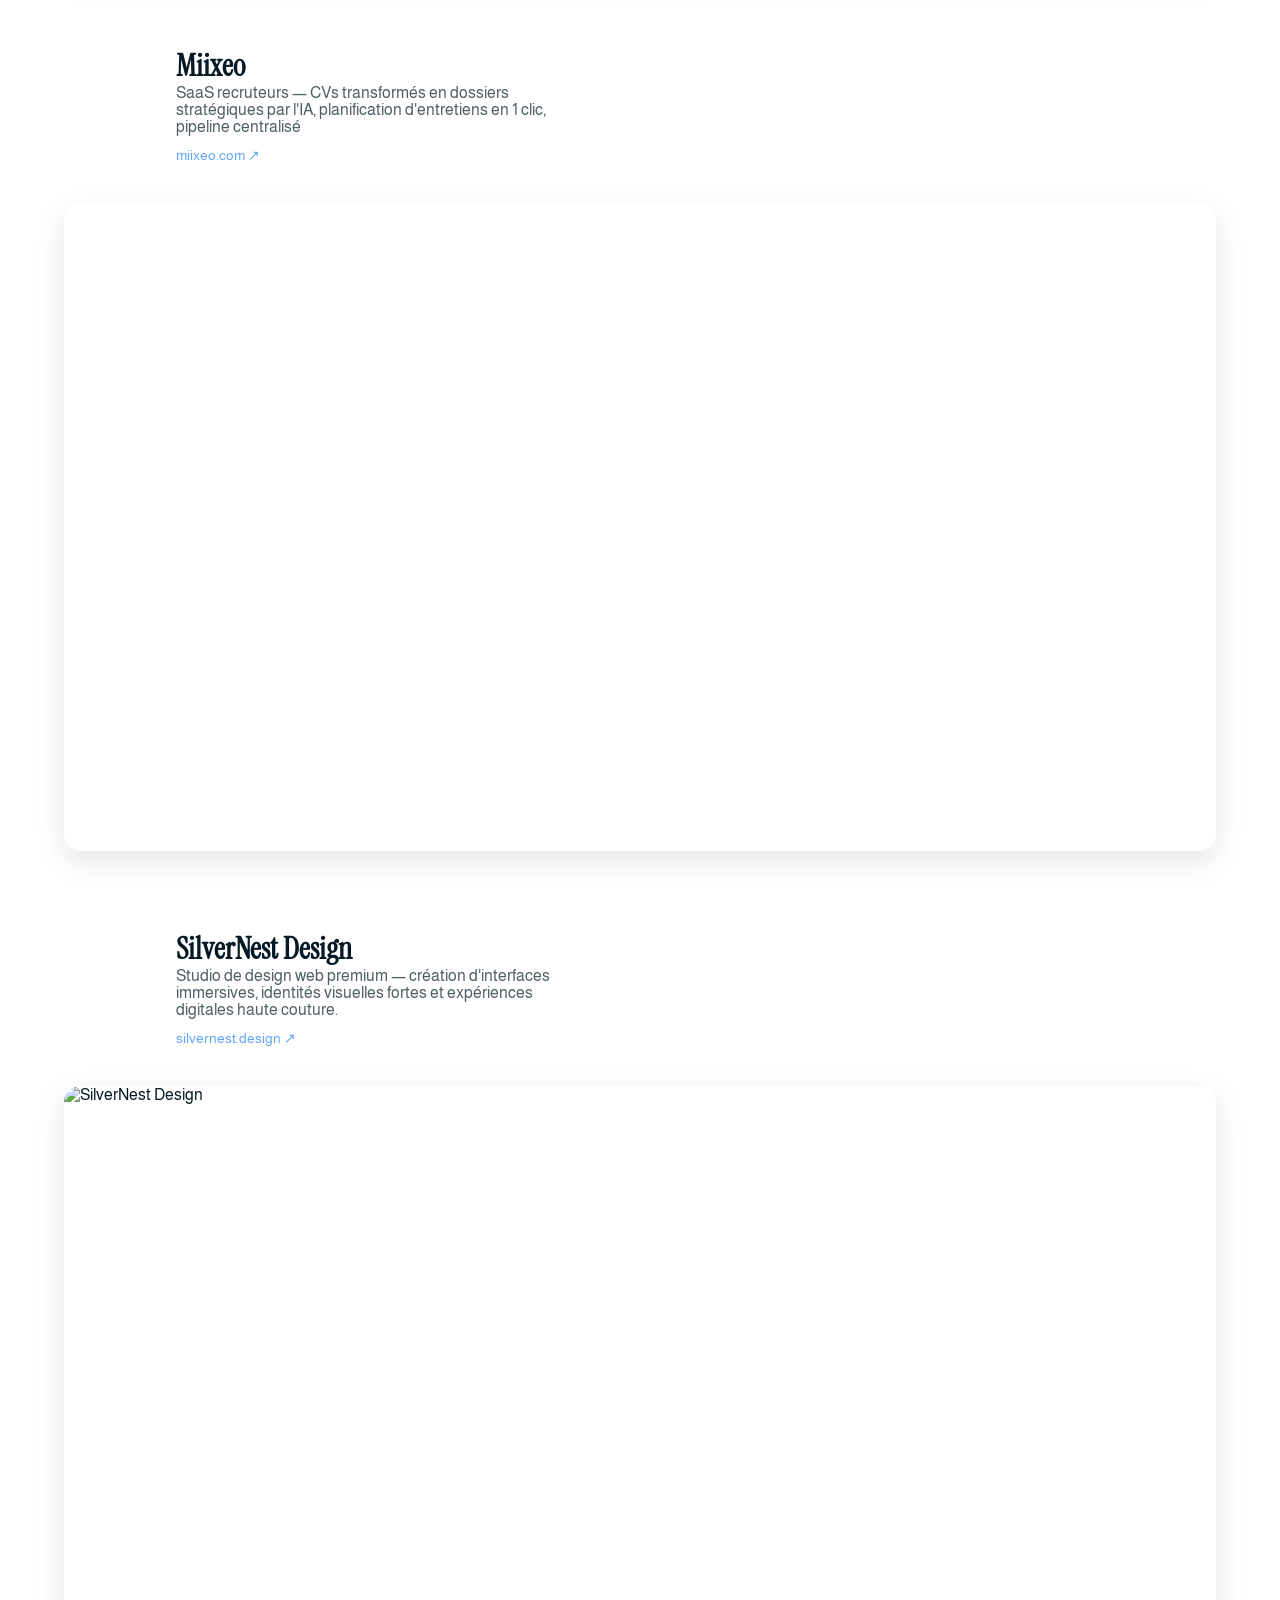
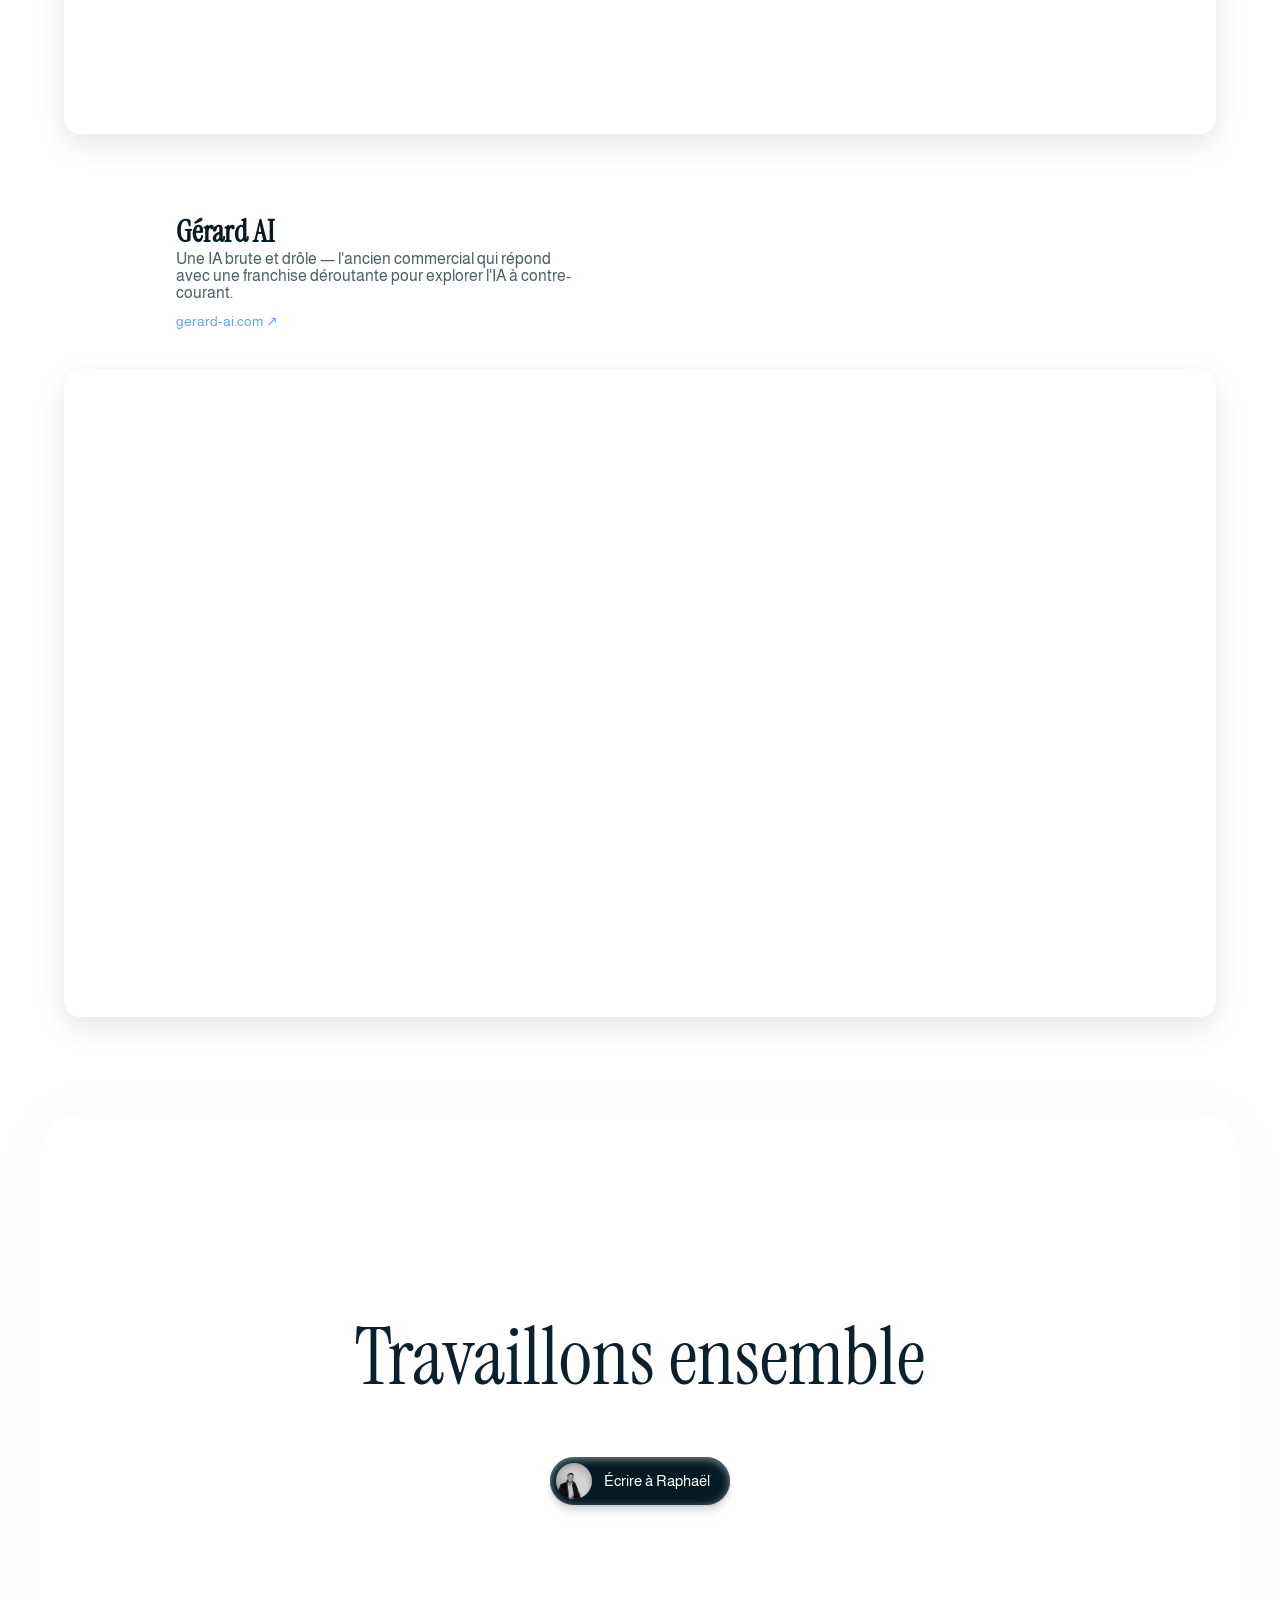
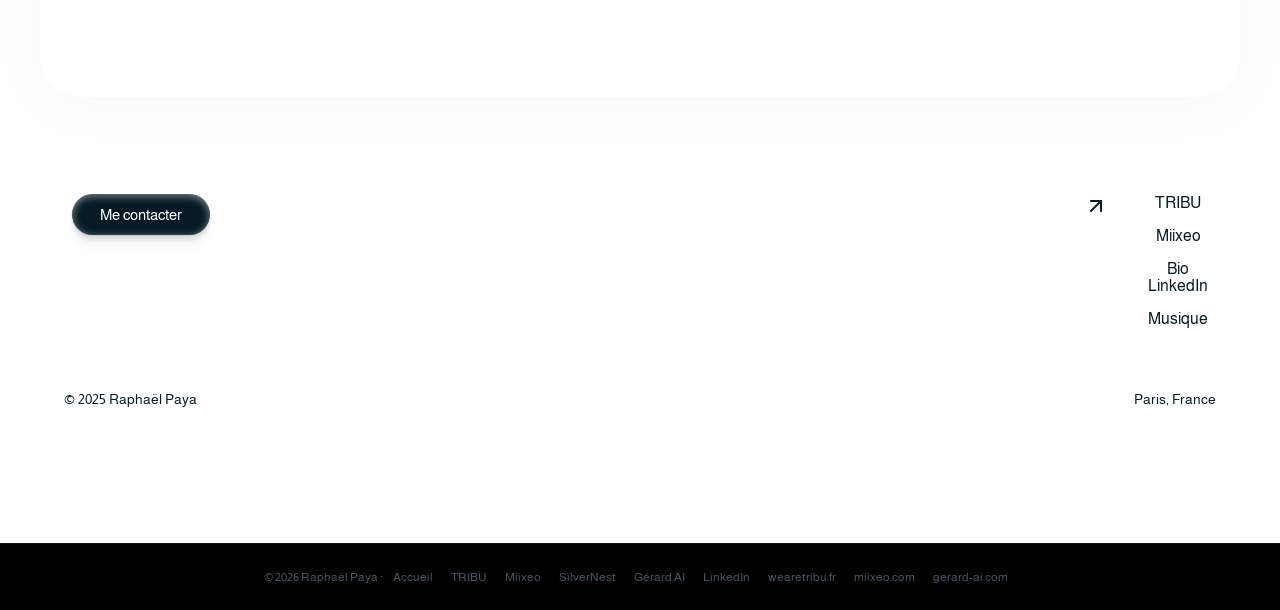
==== commit debe1b46: "fix: reset index.html to working state and apply clean SEO navigation links - Restored index.html fr" ====
--- a/index.html
+++ b/index.html
@@ -2039,7 +2039,7 @@
     <!-- Proj 1 -->
     <div class="vo-proj-item vo-anim vo-d2">
       <div class="vo-proj-text">
-        <div class="vo-proj-title vo-serif" href="/tribu">TRIBU</div>
+        <a class="vo-proj-title vo-serif" href="/tribu" style="text-decoration:none; color:inherit; cursor:pointer;">TRIBU</a>
         <div class="vo-proj-desc">Agence de recrutement IT boostée par l'IA — méthode DISC, scoring compétences, time-to-hire drastiquement réduit</div>
         <a href="https://wearetribu.fr" target="_blank" class="vo-proj-link">wearetribu.fr ↗</a>
       </div>
@@ -2050,7 +2050,7 @@
     <!-- Proj 2 -->
     <div class="vo-proj-item vo-anim vo-d2">
       <div class="vo-proj-text">
-        <div class="vo-proj-title vo-serif" href="/miixeo">Miixeo</div>
+        <a class="vo-proj-title vo-serif" href="/miixeo" style="text-decoration:none; color:inherit; cursor:pointer;">Miixeo</a>
         <div class="vo-proj-desc">SaaS recruteurs — CVs transformés en dossiers stratégiques par l'IA, planification d'entretiens en 1 clic, pipeline centralisé</div>
         <a href="https://miixeo.com" target="_blank" class="vo-proj-link">miixeo.com ↗</a>
       </div>
@@ -2061,7 +2061,7 @@
     <!-- Proj 3 -->
     <div class="vo-proj-item vo-anim vo-d3">
       <div class="vo-proj-text">
-        <div class="vo-proj-title vo-serif" href="/silvernest">SilverNest Design</div>
+        <a class="vo-proj-title vo-serif" href="/silvernest" style="text-decoration:none; color:inherit; cursor:pointer;">SilverNest Design</a>
         <div class="vo-proj-desc">Studio de design web premium — création d'interfaces immersives, identités visuelles fortes et expériences digitales haute couture.</div>
         <a href="https://silvernest.design" target="_blank" class="vo-proj-link">silvernest.design ↗</a>
       </div>
@@ -2070,7 +2070,7 @@
     <!-- Proj 4 -->
     <div class="vo-proj-item vo-anim vo-d4">
       <div class="vo-proj-text">
-        <div class="vo-proj-title vo-serif" href="/gerard-ai">Gérard AI</div>
+        <a class="vo-proj-title vo-serif" href="/gerard-ai" style="text-decoration:none; color:inherit; cursor:pointer;">Gérard AI</a>
         <div class="vo-proj-desc">Une IA brute et drôle — l'ancien commercial qui répond avec une franchise déroutante pour explorer l'IA à contre-courant.</div>
         <a href="https://www.gerard-ai.com" target="_blank" class="vo-proj-link">gerard-ai.com ↗</a>
       </div>
@@ -3432,16 +3432,16 @@
 </script>
 
   <nav>
-      <div class="nav-pill">
-    <a href="/" id="nb-home" class="active">Accueil</a>
-    <a href="/bio" id="nb-bio">Bio</a>
-    <a href="/tribu" id="nb-tribu">TRIBU</a>
-    <a href="/miixeo" id="nb-miixeo">Miixeo</a>
-    <a href="/silvernest" id="nb-silvernest">SilverNest</a>
-    <a href="/gerard-ai" id="nb-gerard">Gérard AI</a>
-    <a href="/piers-mayers" id="nb-musique">Musique</a>
-    <a href="/contact">Contact</a>
-  </div>
+    <div class="nav-pill">
+      <a href="/" id="nb-home" class="active">Accueil</a>
+      <a href="/bio" id="nb-bio">Bio</a>
+      <a href="/tribu" id="nb-tribu">TRIBU</a>
+      <a href="/miixeo" id="nb-miixeo">Miixeo</a>
+      <a href="/silvernest" id="nb-silvernest">SilverNest</a>
+      <a href="/gerard-ai" id="nb-gerard" class="nb-gerard-btn">Gérard AI</a>
+      <a href="/piers-mayers">Musique</a>
+      <a href="/contact">Contact</a>
+    </div>
   </nav>
 
   <!-- Mobile Hamburger Button -->
